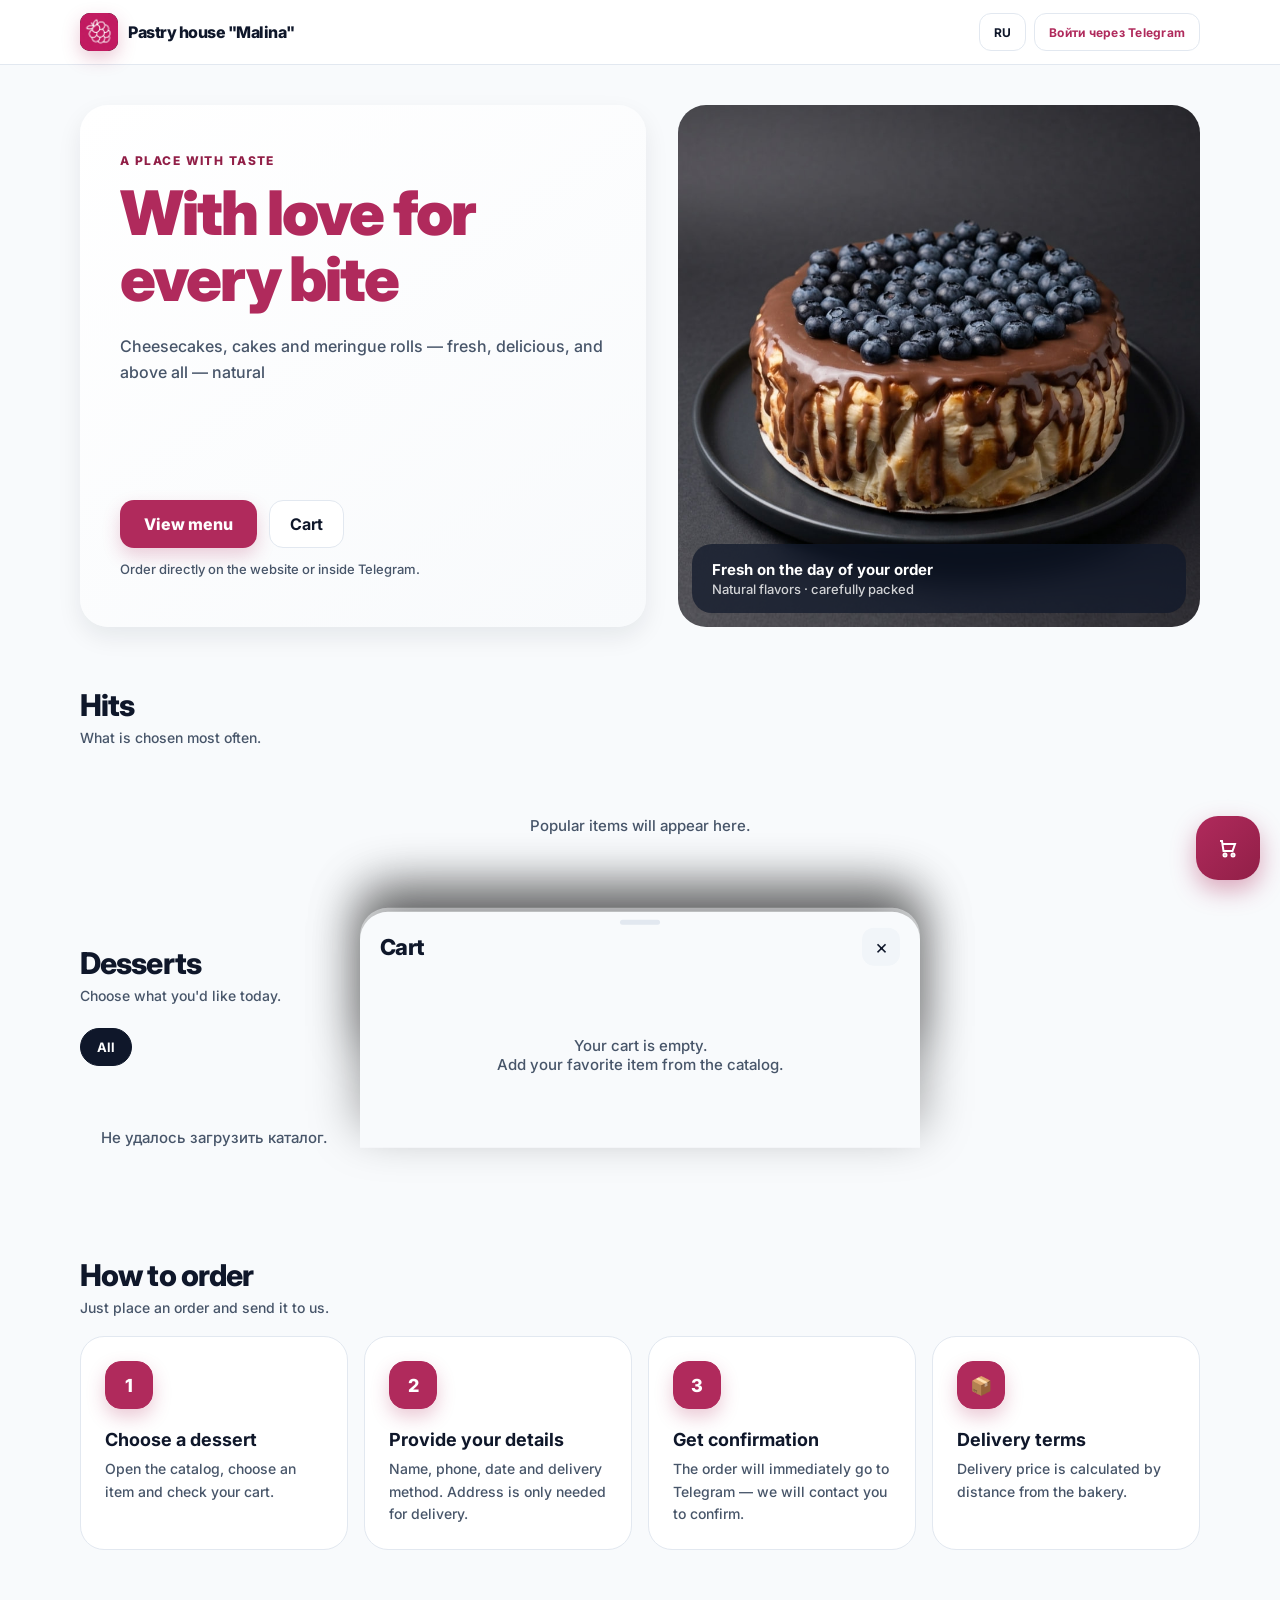
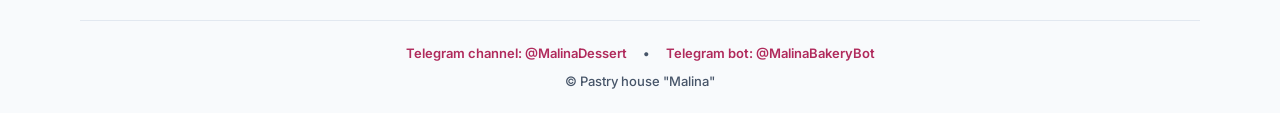
==== index.html @ 37ac6025 "ыс# Please enter the commit message for your changes. Lines starting" ====
<!doctype html>
<html lang="ru">
<head>
<meta charset="utf-8">
<meta name="viewport" content="width=device-width,initial-scale=1,viewport-fit=cover,user-scalable=no">
<meta name="theme-color" content="#ffffff">
<title>Кондитерский дом "Малина"</title>

<link rel="preconnect" href="https://fonts.googleapis.com">
<link rel="preconnect" href="https://fonts.gstatic.com" crossorigin>
<link href="https://fonts.googleapis.com/css2?family=Inter:wght@400;500;600;700;800;900&display=swap" rel="stylesheet">

<script src="https://telegram.org/js/telegram-web-app.js"></script>

<style>
:root{
  color-scheme: light;
  --tg-bg: #f8fafc;
  --tg-card: #ffffff;
  --tg-text: #0f172a;
  --tg-muted: #475569;
  --tg-blue: #b02a5c; 
  --tg-blue2: #911f47;
  --tg-line: #e2e8f0;
  --tg-soft: #f1f5f9;
  --accent: #b02a5c;
  --accent-dark: #911f47;
  --danger: #ef4444;
  --success: #10b981;
  --shadow: 0 10px 25px rgba(15, 23, 42, 0.08);
  --r: 20px;
  --hit-bg: #fff8fb;
  --qty-bg: #f1f5f9;
  --toast-bg: #ffffff;
  --toast-text: #0f172a;
  --toast-accent: #b02a5c;
}

body.dark-theme {
  color-scheme: dark;
  --tg-bg: #18222d;
  --tg-card: #212d3b;
  --tg-text: #ffffff;
  --tg-muted: #8b9bb4;
  --tg-blue: #c94b7a;
  --tg-blue2: #e05e8e;
  --tg-line: #2b3a4a;
  --tg-soft: #2b3a4a;
  --accent: #c94b7a;
  --accent-dark: #e05e8e;
  --shadow: 0 10px 25px rgba(0, 0, 0, 0.4);
  --hit-bg: #252f3c;
  --qty-bg: #18222d;
  --toast-bg: #253142;
  --toast-text: #ffffff;
  --toast-accent: #e56a98;
}

*{
  box-sizing:border-box
}

html{
  scroll-behavior:smooth
}

body{
  margin:0;
  background:var(--tg-bg);
  color:var(--tg-text);
  font-family: 'Inter', -apple-system, BlinkMacSystemFont, "Segoe UI", Roboto, Arial, sans-serif;
  -webkit-font-smoothing:antialiased;
  transition: background 0.3s, color 0.3s;
}

[hidden] {
  display: none !important;
}

button,input,textarea{
  font:inherit
}

button{
  cursor:pointer
}

a{
  text-decoration:none;
  color:inherit
}

.wrap{
  width:min(1120px,calc(100% - 28px));
  margin:auto
}

.topbar{
  position:sticky;
  top:0;
  z-index:20;
  background:rgba(var(--tg-bg-rgb), 0.9);
  backdrop-filter:blur(18px);
  border-bottom:1px solid var(--tg-line);
  padding-top:env(safe-area-inset-top)
}

body:not(.dark-theme) .topbar {
  background:rgba(255, 255, 255, 0.9);
}
body.dark-theme .topbar {
  background:rgba(24, 34, 45, 0.9);
}

.topbar-inner{
  height:64px;
  display:flex;
  align-items:center;
  justify-content:space-between;
  gap:12px
}

.brand{
  display:flex;
  align-items:center;
  gap:10px;
  font-weight:800;
  letter-spacing:-.03em;
  font-size: 16px;
}

.brand-mark{
  width:38px;
  height:38px;
  min-width:38px;
  border-radius:10px;
  display:block;
  overflow:hidden;
  background:#000;
  box-shadow:0 7px 18px rgba(176, 42, 92, 0.25)
}

.brand-mark img{
  width:100%;
  height:100%;
  display:block;
  object-fit:cover;
}

.top-actions{
  display:flex;
  align-items:center;
  gap:8px
}

.top-btn {
  height:38px;
  border:1px solid var(--tg-line);
  background:var(--tg-card);
  color:var(--tg-text);
  border-radius:12px;
  display:flex;
  align-items:center;
  justify-content:center;
  padding:0 14px;
  font-size:12px;
  font-weight:700;
  letter-spacing:.02em;
  transition: 0.2s;
  cursor: pointer;
}

.top-btn:hover{
  border-color:var(--accent);
  color:var(--accent)
}

.hero{
  padding:40px 0 30px
}

.hero-grid{
  display:grid;
  grid-template-columns:1.04fr .96fr;
  gap:32px;
  align-items:stretch
}

.hero-copy,
.hero-photo{
  border-radius:28px;
  overflow:hidden;
  min-height:420px
}

.hero-copy{
  padding:48px 40px;
  background:linear-gradient(145deg, var(--tg-card), var(--tg-bg));
  display:flex;
  flex-direction:column;
  justify-content:space-between;
  box-shadow:var(--shadow)
}

.eyebrow{
  font-size:12px;
  text-transform:uppercase;
  letter-spacing:.12em;
  color:var(--accent-dark);
  font-weight:800;
  display:block;
  margin-bottom:12px;
}

.hero h1{
  font-size:clamp(36px, 4.8vw, 62px);
  line-height:1.08;
  letter-spacing:-.03em;
  margin:0 0 20px 0;
  max-width:620px;
  font-weight: 900;
}

.hero h1 span{
  color:var(--accent)
}

.hero p{
  font-size:16px;
  line-height:1.65;
  color:var(--tg-muted);
  max-width:560px;
  margin:0 0 28px 0;
  font-weight: 500;
}

.hero-actions{
  display:flex;
  gap:12px;
  flex-wrap:wrap;
  margin-top:auto;
  margin-bottom:12px;
}

.primary{
  border:0;
  background:var(--accent);
  color:white;
  padding:14px 24px;
  border-radius:14px;
  font-weight:800;
  box-shadow:0 8px 18px rgba(176, 42, 92, 0.22);
  transition:.18s
}

.primary:hover{
  background:var(--accent-dark);
  transform:translateY(-1px)
}

.secondary{
  border:1px solid var(--tg-line);
  background:var(--tg-card);
  color:var(--tg-text);
  padding:13px 20px;
  border-radius:14px;
  font-weight:700;
  transition: .18s;
}
.secondary:hover {
  background: var(--tg-soft);
}

.hero-note{
  font-size:13px;
  color:var(--tg-muted);
  margin-top:8px;
  font-weight: 500;
  line-height: 1.5;
}

.hero-photo{
  position:relative;
  background:#1e293b
}

.hero-photo img{
  width:100%;
  height:100%;
  object-fit:cover;
  display:block;
}

.photo-overlay{
  position:absolute;
  inset:auto 14px 14px 14px;
  padding:16px 20px;
  border-radius:20px;
  background:rgba(15, 23, 42, 0.7);
  backdrop-filter:blur(12px);
  color:white
}

.photo-overlay strong{
  display:block;
  font-size:15px;
  font-weight: 700;
}

.photo-overlay span{
  font-size:13px;
  opacity:.8;
  font-weight: 500;
  margin-top: 2px;
  display: block;
}

.section{
  padding:30px 0
}

.section-head{
  display:flex;
  align-items:end;
  justify-content:space-between;
  gap:16px;
  margin-bottom:20px
}

.section-head h2{
  font-size:30px;
  font-weight: 800;
  letter-spacing:-.03em;
  margin:0
}

.section-head p{
  margin:6px 0 0;
  color:var(--tg-muted);
  font-size:14px;
  font-weight: 500;
}

.hits-grid {
  display: grid;
  gap: 16px;
  grid-template-columns: repeat(auto-fit, minmax(320px, 1fr));
}

.hit-card, .card {
  cursor: pointer;
}

.hit-card {
  display: flex;
  background: var(--hit-bg);
  border: 1px solid color-mix(in srgb, var(--accent) 22%, var(--tg-line));
  border-radius: 20px;
  overflow: hidden;
  box-shadow: 0 8px 24px rgba(176, 42, 92, 0.08);
  transition: 0.3s;
}

.hit-card:hover {
  transform: translateY(-4px);
  box-shadow: 0 12px 32px rgba(176, 42, 92, 0.12);
}

.hit-img {
  width: 140px;
  flex-shrink: 0;
  background: var(--tg-line);
  position: relative;
}

.hit-img img {
  width: 100%;
  height: 100%;
  object-fit: cover;
}

.hit-body {
  padding: 16px;
  display: flex;
  flex-direction: column;
  justify-content: space-between;
  flex-grow: 1;
}

.hit-body h3 {
  margin: 0 0 8px;
  font-size: 16px;
  font-weight: 700;
  line-height: 1.2;
  color: var(--tg-text);
  letter-spacing:-.02em;
}

.hit-foot {
  display: flex;
  flex-wrap: wrap;
  justify-content: space-between;
  align-items: center;
  gap: 8px;
  margin-top: 12px;
}

.hit-tag, .tag {
  position: absolute;
  top: 10px;
  left: 10px;
  background: var(--accent);
  color: #fff;
  padding: 4px 10px;
  border-radius: 8px;
  font-size: 11px;
  font-weight: 800;
  text-transform: uppercase;
  z-index: 2;
}

.hit-card.unavailable {
  opacity: 0.8;
  border-color: var(--tg-line);
}

.hit-card.unavailable .hit-img img {
  filter: grayscale(.8) brightness(.8);
}

.filters{
  display:flex;
  gap:8px;
  overflow:auto;
  padding:4px 0 12px;
  scrollbar-width:none
}

.filters::-webkit-scrollbar{
  display:none
}

.filter{
  white-space:nowrap;
  border:1px solid var(--tg-line);
  background:var(--tg-card);
  color:var(--tg-muted);
  border-radius:999px;
  padding:10px 16px;
  font-size:13px;
  font-weight:700;
  transition: 0.2s;
}

.filter.active{
  background:var(--tg-text);
  border-color:var(--tg-text);
  color:var(--tg-card)
}

.products{
  display:grid;
  grid-template-columns:repeat(4,1fr);
  gap:16px
}

.card{
  background:var(--tg-card);
  border:1px solid var(--tg-line);
  border-radius:20px;
  overflow:hidden;
  box-shadow: 0 4px 15px rgba(0, 0, 0, 0.03);
  transition:.2s;
  display: flex;
  flex-direction: column;
}

.card:hover{
  transform:translateY(-3px);
  box-shadow:var(--shadow)
}

.card-img{
  aspect-ratio:1/1;
  background:var(--tg-soft);
  position:relative;
  overflow:hidden
}

.card-img img{
  width:100%;
  height:100%;
  object-fit:cover;
  display:block
}

.card-body{
  padding:16px;
  display: flex;
  flex-direction: column;
  flex-grow: 1;
}

.card h3{
  font-size:16px;
  font-weight: 700;
  line-height:1.2;
  margin:0 0 6px;
  letter-spacing:-.02em;
  color: var(--tg-text);
}

.meta{
  font-size:13px;
  line-height:1.4;
  color:var(--tg-muted);
  font-weight: 500;
  display: -webkit-box;
  -webkit-line-clamp: 2;
  -webkit-box-orient: vertical;
  overflow: hidden;
}

.read-more-btn {
  font-size: 12px;
  color: var(--accent);
  background: none;
  border: none;
  padding: 0;
  font-weight: 700;
  margin-top: 4px;
  display: inline-block;
  cursor: pointer;
}

.card-foot{
  display:flex;
  flex-wrap: wrap;
  align-items:center;
  justify-content:space-between;
  gap:8px;
  margin-top:auto;
  padding-top: 16px;
}

.price{
  font-weight:800;
  font-size:16px;
  color: var(--tg-text);
}

.price-info {
  display: flex;
  flex-direction: column;
  justify-content: center;
}

.add{
  min-width:36px;
  height:36px;
  padding: 0 14px;
  border:0;
  border-radius:12px;
  background:var(--accent);
  color:#fff;
  display:flex;
  align-items: center;
  justify-content: center;
  transition: 0.15s;
  font-size: 14px;
  font-weight: bold;
  white-space: nowrap;
}

.add:hover:not(:disabled){
  background: var(--accent-dark);
}

.add:disabled{
  cursor:not-allowed;
  background:transparent;
  color:var(--tg-muted);
  opacity:1;
  font-size:18px;
}

.card.unavailable{
  opacity:.9
}

.card.unavailable .card-img img{
  filter:grayscale(.8) brightness(.8)
}

.unavailable-overlay{
  position:absolute;
  inset:0;
  display:flex;
  align-items:center;
  justify-content:center;
  background:rgba(15, 23, 42, 0.4);
  z-index: 1;
}

.unavailable-badge{
  position:absolute;
  top: 50%;
  left: 50%;
  transform: translate(-50%, -50%);
  background:rgba(30, 41, 59, 0.6);
  color:rgba(255, 255, 255, 0.95);
  backdrop-filter:blur(4px);
  border-radius:8px;
  padding:6px 12px;
  font-size:11px;
  font-weight:600;
  letter-spacing:0.05em;
  z-index: 2;
  text-align: center;
  white-space: nowrap;
}

.feature{
  display:grid;
  grid-template-columns:repeat(auto-fit, minmax(240px, 1fr));
  gap:16px
}

.feature-card{
  background:var(--tg-card);
  border:1px solid var(--tg-line);
  border-radius:24px;
  padding:24px
}

.feature-icon{
  width:48px;
  height:48px;
  border-radius:16px;
  background:var(--accent);
  color:#fff;
  display:grid;
  place-items:center;
  margin-bottom:20px;
  font-weight:800;
  font-size:18px;
  border:1px solid var(--accent);
  box-shadow:0 8px 18px rgba(176, 42, 92, 0.25);
}

.feature-card h3{
  margin:0 0 8px;
  font-size:18px;
  font-weight: 700;
}

.feature-card p{
  margin:0;
  color:var(--tg-muted);
  line-height:1.6;
  font-size:14px;
  font-weight: 500;
}

.footer{
  padding:40px 0 24px;
  background:var(--tg-bg);
  color:var(--tg-muted);
  font-size:13px;
  font-weight: 500;
  text-align: center;
}

.footer-inner{
  border-top:1px solid var(--tg-line);
  padding-top:24px;
  display: flex;
  flex-direction: column;
  align-items: center;
  gap: 12px;
  background:transparent;
}

.footer-socials {
  display: flex;
  gap: 16px;
  justify-content: center;
  align-items: center;
  font-weight: 600;
}

.footer-socials a {
  color: var(--accent);
  transition: opacity 0.2s;
  display:inline-flex;
  align-items:center;
  gap:7px;
}

.footer-socials a:hover {
  opacity: 0.8;
}

.cart-fab{
    position:fixed;
    right:20px;
    bottom:calc(20px + env(safe-area-inset-bottom));
    z-index:30;
    min-width:64px;
    height:64px;
    border:0;
    border-radius:22px;
    background: linear-gradient(135deg, var(--accent), var(--accent-dark)) !important;
    color: #fff !important;
    display:flex;
    align-items:center;
    justify-content:center;
    gap:8px;
    padding:0 16px;
    box-shadow: 0 10px 25px rgba(176, 42, 92, 0.4);
    transition: 0.2s;
}

.cart-fab:hover {
    transform: scale(1.05);
}

.cart-fab svg{
    width:24px;
    height:24px;
    stroke: #fff !important;
    color: #fff !important;
}

.cart-fab svg path,
.cart-fab svg circle{
    stroke: #fff !important;
    fill:none !important;
}

.cart-fab .count{
    position: absolute;
    top: -6px;
    right: -6px;
    min-width: 24px;
    height: 24px;
    padding: 0 6px;
    border-radius: 999px;
    background: #fff !important;
    color: var(--accent) !important;
    font-size: 12px;
    font-weight: 800;
    display: grid;
    place-items: center;
    box-shadow: 0 2px 6px rgba(0,0,0,0.15);
}

.cart-fab .total{
    color: #fff !important;
    font-size:14px;
    font-weight:800;
}

/* Мини-прогресс бесплатной доставки на кнопке корзины */
.fab-progress{
  position:absolute;
  left:16px;
  right:16px;
  bottom:8px;
  height:3px;
  border-radius:3px;
  background:rgba(255,255,255,.32);
  overflow:hidden;
  pointer-events:none;
}
.fab-progress i{
  display:block;
  height:100%;
  width:0;
  border-radius:inherit;
  background:#fff;
  transition:width .35s cubic-bezier(.16,1,.3,1);
}

/* Прогресс бесплатной доставки в корзине */
.dprog{
  margin:0 0 16px;
  padding:12px 14px 10px;
  border:1px solid var(--tg-line);
  border-radius:16px;
  background:var(--tg-card);
}
.dprog-head{
  display:flex;
  align-items:center;
  gap:12px;
  margin-bottom:12px;
}
.dprog-ico{
  width:38px;
  height:38px;
  min-width:38px;
  border-radius:12px;
  display:grid;
  place-items:center;
  background:color-mix(in srgb, var(--accent) 12%, transparent);
  color:var(--accent);
  transition:background .3s ease,color .3s ease;
}
.dprog-ico svg{width:22px;height:22px;}
.dprog-txt{min-width:0;display:flex;flex-direction:column;gap:2px;}
.dprog-title{
  font-size:14px;
  font-weight:800;
  line-height:1.2;
  color:var(--tg-text);
}
.dprog-sub{
  font-size:12.5px;
  line-height:1.3;
  color:var(--tg-muted);
  font-weight:600;
}
.dprog-sub b{color:var(--accent);font-weight:800;}
.dprog-track{
  position:relative;
  height:8px;
  border-radius:8px;
  background:var(--tg-soft);
  overflow:hidden;
}
.dprog-fill{
  position:absolute;
  inset:0 auto 0 0;
  width:0;
  border-radius:inherit;
  background:linear-gradient(90deg, var(--accent), var(--accent-dark));
  transition:width .4s cubic-bezier(.16,1,.3,1), background .3s ease;
}
.dprog-tick{
  position:absolute;
  top:0;
  bottom:0;
  width:2px;
  margin-left:-1px;
  background:var(--tg-card);
}
.dprog-scale{
  display:flex;
  justify-content:space-between;
  margin-top:6px;
  font-size:11px;
  font-weight:700;
  color:var(--tg-muted);
}
.dprog.done .dprog-ico{background:color-mix(in srgb, var(--success) 14%, transparent);color:var(--success);}
.dprog.done .dprog-sub{color:var(--success);}
.dprog.done .dprog-sub b{color:var(--success);}
.dprog.done .dprog-fill{background:var(--success);}
.dprog.done .dprog-scale{display:none;}

/* Грузовик, едущий по шкале */
.dprog-lane{position:relative;padding-top:18px;}
.dprog-rider{
  position:absolute;
  top:0;
  left:calc((100% - 20px) * var(--pn, 0));
  width:20px;
  height:16px;
  color:var(--accent);
  transition:left .45s cubic-bezier(.16,1,.3,1), color .3s ease;
}
.dprog-rider svg{display:block;width:20px;height:16px;overflow:visible;}
.dprog-rider.moving{animation:dprog-drive .55s ease-in-out;}
.dprog.done .dprog-rider{color:var(--success);}
@keyframes dprog-drive{
  0%,100%{transform:translateY(0);}
  25%{transform:translateY(-1.5px);}
  50%{transform:translateY(0);}
  75%{transform:translateY(-1px);}
}

/* Анимация при полном заполнении шкалы */
.dprog-fill::after{
  content:"";
  position:absolute;
  inset:0;
  background:linear-gradient(90deg, transparent, rgba(255,255,255,.6), transparent);
  transform:translateX(-100%);
}
.dprog.celebrate{animation:dprog-glow 1.3s ease-out;}
.dprog.celebrate .dprog-ico{animation:dprog-pop .65s cubic-bezier(.34,1.56,.64,1);}
.dprog.celebrate .dprog-fill::after{animation:dprog-shine .9s ease .1s;}
.dprog.celebrate .dprog-rider{animation:dprog-hop .6s cubic-bezier(.34,1.56,.64,1);}
@keyframes dprog-pop{0%{transform:scale(1);}45%{transform:scale(1.28) rotate(-6deg);}100%{transform:scale(1);}}
@keyframes dprog-shine{to{transform:translateX(100%);}}
@keyframes dprog-hop{0%,100%{transform:translateY(0);}40%{transform:translateY(-7px);}}
@keyframes dprog-glow{
  0%{box-shadow:0 0 0 0 color-mix(in srgb, var(--success) 45%, transparent);}
  100%{box-shadow:0 0 0 14px color-mix(in srgb, var(--success) 0%, transparent);}
}
.dprog-confetti{position:absolute;right:8px;top:14px;width:0;height:0;pointer-events:none;}
.dprog-confetti i{
  position:absolute;
  left:0;top:0;
  width:6px;height:6px;
  border-radius:2px;
  background:var(--c, var(--success));
  opacity:0;
  animation:dprog-burst .95s cubic-bezier(.16,1,.3,1) forwards;
}
@keyframes dprog-burst{
  0%{opacity:1;transform:translate(0,0) rotate(0) scale(1);}
  100%{opacity:0;transform:translate(var(--dx), var(--dy)) rotate(var(--r,180deg)) scale(.5);}
}
.cart-fab.pulse{animation:fab-pulse .7s cubic-bezier(.34,1.56,.64,1);}
@keyframes fab-pulse{0%,100%{transform:scale(1);}45%{transform:scale(1.12);}}
@media (prefers-reduced-motion: reduce){
  .dprog, .dprog *, .dprog *::after, .cart-fab.pulse{animation:none !important;}
  .dprog-rider, .dprog-fill{transition:none !important;}
}

.sheet-backdrop{
  position:fixed;
  inset:0;
  background:rgba(15, 23, 42, 0.6);
  backdrop-filter:blur(4px);
  opacity:0;
  pointer-events:none;
  transition:.25s;
  z-index:50
}

.sheet-backdrop.open{
  opacity:1;
  pointer-events:auto
}

.sheet{
  position:fixed;
  left:50%;
  bottom:0;
  transform:translate(-50%,105%);
  width:min(560px,100%);
  max-height:min(92vh,780px);
  background:var(--tg-bg);
  border-radius:28px 28px 0 0;
  z-index:51;
  transition: transform 0.3s cubic-bezier(0.16, 1, 0.3, 1);
  display:flex;
  flex-direction:column;
  padding-bottom:env(safe-area-inset-bottom);
  box-shadow:0 -20px 50px rgba(0, 0, 0, 0.4);
  overflow: hidden;
}

.sheet.open{
  transform:translate(-50%,0)
}

.sheet-head{
  padding:16px 20px 12px;
  display:flex;
  align-items:center;
  justify-content:space-between;
  touch-action: none; 
}

.grab{
  position:absolute;
  top:8px;
  left:50%;
  transform:translateX(-50%);
  width:40px;
  height:5px;
  border-radius:10px;
  background:var(--tg-line);
}

.sheet-title{
  font-size:22px;
  font-weight:800;
  letter-spacing:-.03em
}

.icon-btn{
  width:38px;
  height:38px;
  border:0;
  border-radius:12px;
  background:var(--tg-soft);
  color:var(--tg-text);
  display:grid;
  place-items:center;
  font-size: 20px;
  transition: 0.15s;
}
.icon-btn:hover {
  background: var(--tg-line);
}

.sheet-scroll{
  overflow:auto;
  padding:8px 20px 24px
}

.cart-item{
  display:grid;
  grid-template-columns:64px 1fr auto;
  gap:12px;
  align-items:center;
  background:var(--tg-card);
  border:1px solid var(--tg-line);
  border-radius:18px;
  padding:10px;
  margin-bottom:10px
}

.cart-thumb{
  width:64px;
  height:64px;
  border-radius:14px;
  overflow:hidden;
  background:var(--tg-soft)
}

.cart-thumb img{
  width:100%;
  height:100%;
  object-fit:cover
}

.cart-info {
  display: flex;
  flex-direction: column;
  justify-content: center;
}

.cart-info strong{
  font-size:14px;
  display:block;
  line-height:1.25;
  font-weight: 700;
}

.cart-info small{
  color:var(--tg-muted);
  font-size:12px;
  font-weight: 500;
  margin-top: 4px;
}

.qty{
  display:flex;
  align-items:center;
  gap:8px;
  margin-top:8px
}

.cart-actions {
  display: flex;
  flex-direction: column;
  align-items: flex-end;
  justify-content: space-between;
  height: 100%;
}

.trash{
  border:0;
  background:transparent;
  color:var(--danger);
  padding:6px;
  border-radius: 8px;
  transition: 0.15s;
}
.trash:hover {
  background: rgba(239, 68, 68, 0.1);
}

.cart-line{
  font-size:14px;
  font-weight:800;
  text-align:right
}

.delivery-item {
  cursor:pointer;
  transition:.2s;
  background:var(--tg-card);
  border-color:color-mix(in srgb, var(--accent) 25%, var(--tg-line));
  border-radius:14px;
  padding:7px 9px;
  grid-template-columns:42px 1fr auto;
  gap:9px;
  min-height:56px;
}
.delivery-item:hover { background:var(--tg-soft); }
.delivery-item .cart-thumb { width:42px !important; height:42px !important; border-radius:12px !important; font-size:18px !important; }
.delivery-item .cart-info strong { font-size:13px !important; }
.delivery-item .cart-info small { margin-top:2px; font-size:11px; }
.delivery-item .cart-line { font-size:13px !important; }

.clear{
  width:100%;
  border:0;
  background:rgba(239, 68, 68, 0.1);
  color:var(--danger);
  padding:14px;
  border-radius:14px;
  font-size:13px;
  font-weight:700;
  margin:8px 0 16px
}

.promo-section{
  margin:8px 0 14px;
  padding:0;
  border:1px solid var(--tg-line);
  background:var(--tg-card);
  border-radius:16px;
  overflow:hidden;
  box-shadow:0 4px 14px rgba(15,23,42,.04);
}
.promo-toggle{
  width:100%; min-height:48px; border:0; background:transparent; color:var(--tg-text);
  display:flex; align-items:center; justify-content:space-between; gap:12px; padding:12px 14px;
  font-size:14px; font-weight:700; text-align:left;
}
.promo-toggle-left{display:flex;align-items:center;gap:10px;}
.promo-toggle-icon{width:30px;height:30px;border-radius:10px;display:grid;place-items:center;background:var(--tg-soft);color:var(--accent);font-size:14px;font-weight:900;}
.promo-toggle-chevron{width:28px;height:28px;border-radius:9px;display:grid;place-items:center;background:var(--tg-soft);color:var(--tg-muted);transition:transform .2s ease,background .2s ease;}
.promo-section.open .promo-toggle-chevron{transform:rotate(180deg);background:rgba(176,42,92,.08);color:var(--accent);}
.promo-content{display:grid;grid-template-rows:0fr;transition:grid-template-rows .24s ease;}
.promo-section.open .promo-content{grid-template-rows:1fr;}
.promo-content-inner{overflow:hidden;padding:0 12px;}
.promo-section.open .promo-content-inner{padding:0 12px 12px;}
.promo-label-text{display:block;margin:0 0 7px;font-size:11px;font-weight:700;color:var(--tg-muted);}


.promo-row{
  display:flex;
  gap:8px;
}

.promo-row input{
  flex:1; min-width:0; height:46px; border:1px solid var(--tg-line); background:var(--tg-soft); border-radius:12px; padding:0 14px; outline:none; color:var(--tg-text); font-size:14px; font-weight:700; transition:border-color .2s,box-shadow .2s,background .2s;
}
.promo-row input:focus{border-color:var(--accent);background:var(--tg-card);box-shadow:0 0 0 3px rgba(176,42,92,.12);}

.promo-row .secondary{
  flex-shrink:0;
  padding-left:16px;
  padding-right:16px;
}

.promo-message{
  margin:8px 0 0;
  font-size:12px;
  line-height:1.4;
  font-weight:700;
}

.summary{
  display:flex;
  justify-content:space-between;
  font-size:18px;
  font-weight:800;
  margin:16px 0
}

.delivery-modal-backdrop{position:fixed;inset:0;background:rgba(15,23,42,.48);backdrop-filter:blur(10px);opacity:0;pointer-events:none;transition:.22s;z-index:120;padding:18px;display:flex;align-items:center;justify-content:center;}
.delivery-modal-backdrop.open{opacity:1;pointer-events:auto;}
.delivery-modal{width:min(430px,100%);background:var(--tg-card);color:var(--tg-text);border:1px solid var(--tg-line);border-radius:24px;box-shadow:0 24px 70px rgba(15,23,42,.24);transform:translateY(12px) scale(.97);transition:.22s;padding:20px;}
.delivery-modal-backdrop.open .delivery-modal{transform:translateY(0) scale(1);}
.delivery-modal-head{display:flex;align-items:center;justify-content:space-between;gap:12px;margin-bottom:14px;}
.delivery-modal-title{display:flex;align-items:center;gap:10px;font-size:18px;font-weight:800;letter-spacing:-.02em;}
.delivery-modal-icon{width:38px;height:38px;border-radius:13px;display:grid;place-items:center;background:rgba(176,42,92,.1);font-size:19px;}
.delivery-modal-close{width:34px;height:34px;border:0;border-radius:11px;background:var(--tg-soft);color:var(--tg-text);font-size:20px;display:grid;place-items:center;}
.delivery-modal-subtitle{font-size:13px;line-height:1.5;color:var(--tg-muted);margin:0 0 14px;}
.delivery-rules{display:grid;gap:8px;}
.delivery-rule{display:flex;align-items:center;justify-content:space-between;gap:12px;padding:11px 12px;border-radius:14px;background:var(--tg-soft);border:1px solid var(--tg-line);font-size:13px;}
.delivery-rule strong{font-size:14px;}
.delivery-rule-save{color:var(--success);font-weight:800;white-space:nowrap;}
.delivery-modal-note{margin:14px 0 0;padding:11px 12px;border-radius:13px;background:rgba(176,42,92,.06);color:var(--tg-muted);font-size:12px;line-height:1.45;}

.checkout{
  width:100%;
  border:0;
  background:var(--accent);
  color:#fff;
  padding:16px;
  border-radius:16px;
  font-weight:800;
  font-size: 15px;
  transition: 0.2s;
}
.checkout:hover {
  background: var(--accent-dark);
}

.empty{
  text-align:center;
  color:var(--tg-muted);
  padding:50px 20px;
  font-weight: 500;
  font-size: 15px;
}

.form{
  display:grid;
  gap:8px
}

.form label{
  font-size:11px;
  font-weight:800;
  color:var(--tg-muted);
  text-transform:uppercase;
  letter-spacing:.05em;
  margin-top: 2px;
  margin-bottom: -2px;
}

.form input,
.form textarea{
  width:100%;
  border:1px solid var(--tg-line);
  background:var(--tg-card);
  border-radius:12px;
  padding:11px 14px;
  outline:none;
  color:var(--tg-text);
  font-size: 14px;
  font-weight: 500;
  transition: border-color 0.2s;
}
.form input:focus, .form textarea:focus {
  border-color: var(--accent);
}

.form textarea{
  min-height:64px;
  resize:vertical
}

.form-row-2{
  display:grid;
  grid-template-columns:1fr 1fr;
  gap:8px;
}
.form-row-2 > div{min-width:0;display:grid;gap:6px;}
@media(max-width:420px){
  .form-row-2{grid-template-columns:1fr;}
}

.form input.invalid,
.form textarea.invalid{
  border-color:var(--danger);
  box-shadow:0 0 0 1px var(--danger)
}

.method{
  display:grid;
  grid-template-columns:1fr 1fr;
  gap:10px
}

.method label{
  position:relative;
  cursor: pointer;
}

.method input{
  position:absolute;
  opacity:0
}

.method span{
  display:block;
  text-align:center;
  text-transform:none;
  letter-spacing:0;
  font-size:14px;
  font-weight: 700;
  color:var(--tg-muted);
  border:2px solid var(--tg-line);
  background:var(--tg-card);
  padding:12px;
  border-radius:14px;
  transition: 0.2s;
}

.method input:checked+span{
  border-color:var(--accent);
  color:var(--accent);
  background:rgba(176, 42, 92, 0.05);
}

.status{
  font-size:13px;
  color:var(--tg-muted);
  min-height:20px;
  font-weight: 600;
  text-align: center;
}

.status.error{
  color:var(--danger)
}

.status.ok{
  color:var(--success)
}

.success{
  padding:60px 20px;
  text-align:center;
  background: linear-gradient(135deg, var(--tg-card), var(--tg-soft));
  border-radius: 24px;
  border: 1px solid var(--tg-line);
  margin-top: 20px;
  box-shadow: var(--shadow);
}

.success-icon{
  width:80px;
  height:80px;
  margin:0 auto 24px;
  border-radius:50%;
  display:grid;
  place-items:center;
  background:var(--accent);
  color:#fff;
  font-size: 32px;
  box-shadow: 0 10px 25px rgba(176, 42, 92, 0.3);
}

.success h3{
  font-size:26px;
  font-weight: 900;
  margin-bottom: 12px;
  color: var(--tg-text);
}

.success p{
  font-size:16px;
  color:var(--tg-muted);
  line-height:1.6;
  font-weight: 500;
  margin-bottom: 32px;
}

.hint{
  font-size:13px;
  color:var(--tg-muted);
  line-height:1.5;
  font-weight: 500;
}

.hidden{
  display:none!important
}

.toast {
  position:fixed;
  left:50%;
  bottom:calc(92px + env(safe-area-inset-bottom));
  transform:translate(-50%,18px);
  z-index:49;
  min-width:min(340px,calc(100% - 32px));
  border-radius:16px;
  background:var(--toast-bg);
  color:var(--toast-text);
  border:1px solid var(--tg-line);
  box-shadow:0 14px 34px rgba(15, 23, 42, 0.18);
  font-size:14px;
  font-weight:700;
  text-align:center;
  opacity:0;
  pointer-events:none;
  transition:.25s cubic-bezier(0.16, 1, 0.3, 1);
  overflow: hidden;
  display: flex;
  flex-direction: column;
}

.toast.show {
  opacity:1;
  transform:translate(-50%,0);
  pointer-events:auto;
}

#pmImage {
  width: 100%;
  border-radius: 20px;
  margin-bottom: 16px;
  background: var(--tg-soft);
  object-fit: cover;
  max-height: 320px;
}

.qty-controls {
  display: inline-flex;
  align-items: center;
  gap: 8px;
  padding: 4px;
  border-radius: 12px;
  background: var(--qty-bg);
  border: 1px solid var(--tg-line);
  color: var(--tg-text);
}

.qty-controls .qty-btn {
  width: 28px;
  height: 28px;
  border-radius: 8px;
  border: none;
  background: var(--tg-card);
  color: var(--tg-text);
  font-weight: 700;
  font-size: 16px;
  display: flex;
  align-items: center;
  justify-content: center;
  box-shadow: 0 1px 3px rgba(0,0,0,0.05);
  transition: 0.15s;
}

.qty-controls .qty-btn:hover {
  background: var(--accent);
  color: #fff;
}

/* Quantity quantum */
.qty-control-wrap{display:flex;flex-direction:column;align-items:flex-end;gap:5px}

/* Product characteristics (chips) */
.chips{
  display:flex;
  flex-wrap:wrap;
  gap:6px;
  margin-top:10px;
}
.chip{
  display:inline-flex;
  align-items:center;
  padding:6px 10px;
  border-radius:10px;
  background:var(--tg-soft);
  color:var(--tg-muted);
  font-size:13px;
  font-weight:500;
  line-height:1.1;
  white-space:nowrap;
}
.chip-order{
  background:color-mix(in srgb, var(--accent) 10%, transparent);
  color:var(--accent);
  font-weight:600;
}
.qty-controls span {
  min-width: 18px;
  text-align: center;
  font-weight: 700;
  font-size: 14px;
  color: var(--tg-text);
}

/* =====================================================
   DELIVERY ADDRESS / OPENSTREETMAP GEOCODING
===================================================== */
.delivery-address-wrap > label{
  display:block;
  margin-bottom:10px;
}
.address-map-card{
  margin-top:0;
  padding:0;
  border:1px solid var(--tg-line);
  border-radius:20px;
  background:var(--tg-card);
  overflow:hidden;
  box-shadow:0 4px 18px rgba(15,23,42,.05);
}
.address-card-head{
  display:flex;
  align-items:flex-start;
  gap:10px;
  padding:12px 14px 10px;
  background:linear-gradient(180deg, color-mix(in srgb, var(--accent) 8%, var(--tg-card)), var(--tg-card));
  border-bottom:1px solid var(--tg-line);
}
.address-card-icon{
  width:34px;
  height:34px;
  min-width:34px;
  border-radius:11px;
  display:grid;
  place-items:center;
  background:rgba(176,42,92,.12);
  color:var(--accent);
  font-size:16px;
}
.address-card-head-text strong{
  display:block;
  font-size:14px;
  font-weight:800;
  letter-spacing:-.02em;
  color:var(--tg-text);
}
.address-card-head-text span{
  display:block;
  margin-top:2px;
  font-size:11px;
  line-height:1.4;
  color:var(--tg-muted);
  font-weight:500;
}
.address-card-body{
  padding:12px 12px 14px;
  display:grid;
  gap:10px;
}
.address-search-row{
  display:grid;
  grid-template-columns:1fr auto;
  gap:8px;
  align-items:stretch;
}
.address-search-row input{
  margin:0!important;
  height:48px;
  font-size:15px;
  font-weight:600;
}
.address-search-btn{
  min-width:96px;
  height:48px;
  padding:0 14px;
  border:0;
  border-radius:14px;
  background:var(--tg-soft);
  color:var(--tg-text);
  font-size:13px;
  font-weight:800;
  transition:.18s;
  cursor:pointer;
}
.address-search-btn:hover{
  background:var(--tg-line);
}
.address-required-grid{
  display:grid;
  grid-template-columns:minmax(0,2fr) minmax(100px,1fr);
  gap:10px;
}
.address-required-grid > div,
.address-details > div > div{
  min-width:0;
}
.address-field label,
.address-details label{
  display:block;
  margin-bottom:6px;
  font-size:12px;
  font-weight:700;
  color:var(--tg-muted);
  letter-spacing:.02em;
}
.address-field input,
.address-details input{
  width:100%;
  box-sizing:border-box;
  height:42px;
  font-size:14px;
  font-weight:600;
  padding:8px 12px;
}
.address-map-status{
  display:flex;
  align-items:flex-start;
  gap:8px;
  margin:0;
  padding:10px 12px;
  border-radius:12px;
  background:var(--tg-soft);
  font-size:13px;
  line-height:1.45;
  color:var(--tg-muted);
  font-weight:600;
}
.address-map-status.error{
  background:rgba(239,68,68,.08);
  color:var(--danger);
}
.address-map-status.ok{
  background:rgba(16,185,129,.1);
  color:var(--success);
}
.address-map-status .status-icon{
  flex-shrink:0;
  width:18px;
  text-align:center;
  font-size:14px;
  line-height:1.3;
}
.check-row{
  display:flex!important;
  align-items:center;
  gap:8px;
  margin:0!important;
  padding:9px 12px;
  border-radius:12px;
  background:var(--tg-soft);
  border:1px solid var(--tg-line);
  font-weight:700;
  font-size:13px;
  color:var(--tg-text);
  cursor:pointer;
  transition:border-color .15s, background .15s;
}
.check-row:hover{
  border-color:color-mix(in srgb, var(--accent) 35%, var(--tg-line));
}
.check-row input{
  width:20px!important;
  height:20px;
  margin:0!important;
  accent-color:var(--accent);
  flex-shrink:0;
}
.apartment-fields{
  display:grid;
  grid-template-columns:1fr 1fr;
  gap:10px;
}
.apartment-fields label{margin-top:0!important}
.apartment-fields.hidden{display:none!important}
 .delivery-info-help{display:inline-flex;align-items:center;justify-content:center;width:18px;height:18px;margin-left:6px;border:1px solid currentColor;border-radius:50%;background:transparent;color:inherit;font-size:11px;font-weight:900;cursor:pointer;vertical-align:middle;padding:0;line-height:1}.delivery-info-help:active{transform:scale(.94)}.delivery-help-popup{position:fixed;inset:0;z-index:1200;display:none;align-items:center;justify-content:center;padding:18px;background:rgba(0,0,0,.42);backdrop-filter:blur(5px)}.delivery-help-popup.open{display:flex}.delivery-help-card{width:min(430px,100%);max-height:80vh;overflow:auto;background:var(--tg-theme-bg-color,#fff);color:var(--tg-theme-text-color,#222);border:1px solid rgba(0,0,0,.08);border-radius:20px;padding:18px;box-shadow:0 22px 70px rgba(0,0,0,.24)}.delivery-help-head{display:flex;align-items:center;justify-content:space-between;gap:10px;margin-bottom:12px}.delivery-help-title{font-size:17px;font-weight:900}.delivery-help-close{width:34px;height:34px;border:0;border-radius:50%;background:rgba(127,127,127,.12);color:inherit;font-size:20px;cursor:pointer}.delivery-help-section{padding:11px 0;border-top:1px solid rgba(127,127,127,.16)}.delivery-help-section:first-of-type{border-top:0}.delivery-help-rule{display:flex;justify-content:space-between;gap:12px;padding:5px 0;font-size:13px}.delivery-help-muted{font-size:12px;line-height:1.45;opacity:.68;margin-top:6px}.delivery-distance{
  margin:0;
  padding:14px;
  border-radius:16px;
  background:linear-gradient(135deg, rgba(176,42,92,.1), rgba(176,42,92,.04));
  border:1px solid color-mix(in srgb, var(--accent) 28%, var(--tg-line));
  color:var(--accent);
  font-size:14px;
  font-weight:800;
  display:none;
  line-height:1.4;
}
.delivery-distance.show{display:block}
.delivery-distance .dd-label{
  display:block;
  font-size:11px;
  font-weight:700;
  text-transform:uppercase;
  letter-spacing:.06em;
  color:var(--tg-muted);
  margin-bottom:4px;
}
.delivery-distance .dd-value{
  display:flex;
  flex-wrap:wrap;
  align-items:baseline;
  gap:8px 14px;
  color:var(--tg-text);
}
.delivery-distance .dd-price{
  color:var(--accent);
  font-size:18px;
}
#calculateDeliveryBtn{
  width:100%;
  margin-top:0;
  min-height:44px;
  font-size:14px;
  border-radius:12px;
  display:flex;
  align-items:center;
  justify-content:center;
  gap:8px;
  padding:10px 14px;
}
#calculateDeliveryBtn:disabled{
  opacity:.7;
  cursor:wait;
}
.address-hint-tiny{
  font-size:12px;
  color:var(--tg-muted);
  font-weight:500;
  line-height:1.4;
  margin:0;
}

.address-map-canvas-wrap{
  position:relative;
  border-radius:16px;
  overflow:hidden;
  border:1px solid var(--tg-line);
  background:var(--tg-soft);
}
#deliveryMap{
  width:100%;
  height:180px;
  z-index:1;
  background:var(--tg-soft);
}
.address-map-canvas-wrap .leaflet-control-attribution{
  font-size:10px;
  background:rgba(255,255,255,.85);
}
body.dark-theme .address-map-canvas-wrap .leaflet-control-attribution{
  background:rgba(33,45,59,.9);
  color:#cbd5e1;
}
body.dark-theme .address-map-canvas-wrap .leaflet-control-attribution a{
  color:#93c5fd;
}
.address-map-tip{
  position:absolute;
  left:10px;
  right:10px;
  bottom:10px;
  z-index:500;
  pointer-events:none;
  padding:8px 10px;
  border-radius:10px;
  background:rgba(15,23,42,.78);
  color:#fff;
  font-size:11px;
  font-weight:600;
  line-height:1.35;
  text-align:center;
  backdrop-filter:blur(6px);
}
.leaflet-marker-home{
  background:var(--accent);
  color:#fff;
  border:2px solid #fff;
  border-radius:50%;
  width:28px!important;
  height:28px!important;
  display:flex!important;
  align-items:center;
  justify-content:center;
  font-size:14px;
  box-shadow:0 4px 12px rgba(176,42,92,.45);
}
.leaflet-marker-delivery{
  background:#2563eb;
  color:#fff;
  border:2px solid #fff;
  border-radius:50% 50% 50% 0;
  transform:rotate(-45deg);
  width:28px!important;
  height:28px!important;
  display:flex!important;
  align-items:center;
  justify-content:center;
  font-size:13px;
  box-shadow:0 4px 12px rgba(37,99,235,.4);
}
.leaflet-marker-delivery span{
  transform:rotate(45deg);
  display:block;
  line-height:1;
}

@media(max-width:520px){
  .address-search-row{grid-template-columns:1fr}
  .address-search-btn{height:48px;width:100%}
  .address-required-grid{grid-template-columns:1fr 100px}
  .apartment-fields{grid-template-columns:1fr 1fr}
}


@media(max-width:850px){
  .hero-grid{
    grid-template-columns:1fr;
    gap:20px;
  }
  .hero-copy{
    min-height:auto;
    padding:32px 24px;
  }
  .hero-photo{
    min-height:300px
  }
  .products{
    grid-template-columns:repeat(2,1fr)
  }
}

@media(max-width:520px){
  /* Уведомление о добавлении/удалении товара располагается в одну линию
     с корзиной и слева от неё. Учитываем safe-area на iPhone. */
  .toast {
    left: 20px;
    right: 20px;
    /* над кнопкой корзины (64px) + бейдж счётчика + зазор */
    bottom: calc(20px + 64px + 18px + env(safe-area-inset-bottom));
    transform: translateY(18px);
    width: auto;
    min-width: 0;
    max-width: none;
    border-radius: 16px;
    text-align: left;
  }

  .toast.show {
    transform: translateY(0);
  }

  .toast .toast-content {
    padding: 11px 12px !important;
    gap: 8px !important;
  }

  .toast .toast-content > span:nth-child(2) {
    min-width: 0;
    font-size: 13px;
    line-height: 1.25;
  }

  .toast #undoBtn {
    padding: 5px 8px !important;
    font-size: 11px !important;
  }

  .footer-socials{
    flex-direction:column;
    gap:10px;
  }

  .footer-socials > span[aria-hidden="true"]{
    display:none;
  }

  .wrap{
    width:min(100% - 24px,600px)
  }
  .topbar-inner{
    height:60px
  }
  .hero{
    padding-top:16px
  }
  .hero-copy{
    padding:24px 20px
  }
  .hero-photo{
    min-height:280px
  }
  .hero h1{
    font-size:34px;
    margin-bottom:14px;
  }
  .hero p{
    font-size:15px;
    margin-bottom:20px;
  }
  .products{
    gap:12px
  }
  .section{
    padding:24px 0
  }
  .section-head h2{
    font-size:26px
  }
}

.review-wrap{padding:4px 0 16px;}
.review-title{font-size:24px;font-weight:800;margin:0 0 6px;}
.review-subtitle{color:var(--tg-muted);font-size:14px;margin:0 0 18px;}
.review-section{border:1px solid var(--tg-line);border-radius:16px;padding:14px;margin-bottom:12px;background:var(--tg-bg);}
.review-section-title{font-size:13px;font-weight:800;text-transform:uppercase;letter-spacing:.04em;color:var(--tg-muted);margin-bottom:9px;}
.review-row{display:flex;justify-content:space-between;gap:16px;padding:5px 0;font-size:14px;}
.review-row span:last-child{text-align:right;font-weight:700;}
.review-items{display:flex;flex-direction:column;gap:8px;}
.review-item{display:flex;justify-content:space-between;gap:12px;font-size:14px;}
.review-item-name{flex:1;}
.review-item-price{font-weight:700;white-space:nowrap;}
.review-total{display:flex;justify-content:space-between;gap:16px;align-items:center;padding-top:12px;margin-top:8px;border-top:1px solid var(--tg-line);font-size:18px;font-weight:800;}
.review-total strong{font-size:23px;}
.review-note{font-size:13px;color:var(--tg-muted);line-height:1.45;margin-top:10px;}
.review-actions{display:flex;gap:10px;flex-direction:column;}
.review-back{width:100%;}

</style>

<link rel="stylesheet" href="https://unpkg.com/leaflet@1.9.4/dist/leaflet.css" integrity="sha256-p4NxAoJBhIIN+hmNHrzRCf9tD/miZyoHS5obTRR9BMY=" crossorigin="">
<script src="https://unpkg.com/leaflet@1.9.4/dist/leaflet.js" integrity="sha256-20nQCchB9co0qIjJZRGuk2/Z9VM+kNiyxNV1lvTlZBo=" crossorigin=""></script>

</head>

<body>

<header class="topbar">
  <div class="wrap topbar-inner">

    <a class="brand" href="#top">
      <span class="brand-mark">
        <img src="assets/malina-logo.png" alt="Логотип Кондитерского дома «Малина»">
      </span>
      <span data-i18n="brand">Кондитерский дом "Малина"</span>
    </a>

    <div class="top-actions">
      <button class="top-btn" id="languageToggle" type="button" aria-label="Change language">
        RU
      </button>
      <span class="top-btn" id="tgUser">
        <span data-i18n="shop">Магазин</span>
      </span>
    </div>

  </div>
</header>

<main id="top">

<section class="hero">
  <div class="wrap hero-grid">
    <div class="hero-copy">
      <div>
        <span class="eyebrow" data-i18n="eyebrow">Заведение со вкусом</span>
        <h1><span data-i18n="heroTitle1">С любовью к каждому кусочку</span></h1>
        <p data-i18n="heroDescription">
          Чизкейки, торты и меренговые рулеты — свежие, вкусные, а главное — натуральные
        </p>
      </div>
      <div>
        <div class="hero-actions">
          <a class="primary" href="#catalog" data-i18n="viewDesserts">Смотреть меню</a>
          <button class="secondary" id="heroCart" data-i18n="cart">Корзина</button>
        </div>
        <div class="hero-note" data-i18n="heroNote">
          Заказ можно оформить на сайте или прямо внутри Telegram.
        </div>
      </div>
    </div>

    <div class="hero-photo">
      <img src="assets/hero-cheesecake-1.png" data-i18n-alt="heroImageAlt" alt="Чизкейк с черникой">
      <div class="photo-overlay">
        <strong data-i18n="freshness">Свежесть в день заказа</strong>
        <span data-i18n="freshnessSub">Натуральные вкусы · аккуратная упаковка</span>
      </div>
    </div>
  </div>
</section>



<section class="section">
  <div class="wrap">
    <div class="section-head">
      <div>
        <h2 data-i18n="hits">Хиты</h2>
        <p data-i18n="mostPopular">То, что чаще всего выбирают.</p>
      </div>
    </div>
    <div class="hits-grid" id="hitsGrid"></div>
  </div>
</section>

<section class="section" id="catalog">
  <div class="wrap">
    <div class="section-head">
      <div>
        <h2 data-i18n="desserts">Десерты</h2>
        <p data-i18n="chooseToday">Выберите то, что хочется сегодня.</p>
      </div>
    </div>
    <div class="filters" id="filtersContainer"></div>
    <div class="products" id="prodGrid"></div>
  </div>
</section>

<section class="section hidden" id="promotionsSection">
  <div class="wrap">
    <div class="section-head">
      <div>
        <h2 data-i18n="promotionsTitle">🔥 Акции</h2>
        <p data-i18n="promotionsSubtitle">Специальные предложения, которые действуют сейчас.</p>
      </div>
    </div>
    <div class="feature" id="promotionsGrid"></div>
  </div>
</section>

<section class="section">
  <div class="wrap">
    <div class="section-head">
      <div>
        <h2 data-i18n="howItWorks">Как заказать</h2>
        <p data-i18n="threeSteps">Достаточно лишь сделать заказ и отправить его нам.</p>
      </div>
    </div>
    <div class="feature">
      <div class="feature-card">
        <div class="feature-icon">1</div>
        <h3 data-i18n="step1Title">Выберите десерт</h3>
        <p data-i18n="step1Text">Откройте каталог, выберите позицию и проверьте корзину.</p>
      </div>
      <div class="feature-card">
        <div class="feature-icon">2</div>
        <h3 data-i18n="step2Title">Укажите ваши данные</h3>
        <p data-i18n="step2Text">Имя, телефон, дату и способ получения. Адрес нужен только для доставки.</p>
      </div>
      <div class="feature-card">
        <div class="feature-icon">3</div>
        <h3 data-i18n="step3Title">Получите подтверждение</h3>
        <p data-i18n="step3Text">Заказ сразу поступит в Telegram — мы свяжемся для подтверждения.</p>
      </div>
      <div class="feature-card">
        <div class="feature-icon">📦</div>
        <h3 data-i18n="step4Title">Условия доставки</h3>
        <p data-i18n="deliveryTiersInfo">Стоимость доставки рассчитывается по расстоянию от кондитерского дома.</p>
      </div>
    </div>
  </div>
</section>

</main>

<footer class="footer">
  <div class="wrap footer-inner">
    <div class="footer-socials">
      <a href="https://t.me/MalinaDessert" target="_blank" rel="noopener" data-i18n="telegramChannel" aria-label="Telegram-канал">
        <svg width="18" height="18" viewBox="0 0 24 24" fill="currentColor" aria-hidden="true">
          <path d="M21.5 3.7 18.2 20c-.25 1.15-.9 1.43-1.82.9l-5-3.68-2.41 2.32c-.27.27-.5.5-1.02.5l.36-5.1 9.28-8.38c.4-.36-.09-.56-.62-.2L5.5 13.5.58 11.96c-1.07-.34-1.1-1.08.22-1.6L20.02 2.7c.88-.32 1.65.2 1.48 1Z"/>
        </svg>
        <span>Канал Telegram: @MalinaDessert</span>
      </a>
      <span aria-hidden="true">•</span>
      <a href="https://t.me/MalinaBakeryBot" target="_blank" rel="noopener" data-i18n="telegramBot" aria-label="Telegram-бот">
        <svg width="18" height="18" viewBox="0 0 24 24" fill="currentColor" aria-hidden="true">
          <path d="M21.5 3.7 18.2 20c-.25 1.15-.9 1.43-1.82.9l-5-3.68-2.41 2.32c-.27.27-.5.5-1.02.5l.36-5.1 9.28-8.38c.4-.36-.09-.56-.62-.2L5.5 13.5.58 11.96c-1.07-.34-1.1-1.08.22-1.6L20.02 2.7c.88-.32 1.65.2 1.48 1Z"/>
        </svg>
        <span>Бот Telegram: @MalinaBakeryBot</span>
      </a>
    </div>
    <span data-i18n="copyright">© Кондитерский дом "Малина"</span>
  </div>
</footer>

<button class="cart-fab" id="mobileStickyBtn" type="button" aria-label="Корзина">
  <svg width="22" height="22" viewBox="0 0 24 24" fill="none" stroke="currentColor" stroke-width="2">
    <path d="M4 5h2l1.5 10h9L19 8H7"/>
    <circle cx="9" cy="19" r="1.5"/>
    <circle cx="17" cy="19" r="1.5"/>
  </svg>
  <span class="count" id="cartCount" hidden>0</span>
  <span class="total" id="floatingCartTotal" hidden>0 ₽</span>
  <span class="fab-progress" id="fabProgress" hidden><i></i></span>
</button>

<div class="toast" id="toast" role="status" aria-live="polite"></div>

<div class="sheet-backdrop" id="cartOverlay"></div>

<div class="sheet-backdrop" id="pmOverlay"></div>

<div class="delivery-modal-backdrop" id="deliveryModalBackdrop" aria-hidden="true">
  <div class="delivery-modal" role="dialog" aria-modal="true" aria-labelledby="deliveryModalTitle">
    <div class="delivery-modal-head">
      <div class="delivery-modal-title"><span class="delivery-modal-icon">📦</span><span id="deliveryModalTitle" data-i18n="deliveryPromoTitle">Стоимость доставки</span></div>
      <button type="button" class="delivery-modal-close" id="deliveryModalClose" aria-label="Закрыть">×</button>
    </div>
    <p class="delivery-modal-subtitle" id="deliveryModalSubtitle" data-i18n="deliveryPromoSubtitle">Чем больше сумма заказа, тем дешевле доставка.</p>
    <div class="delivery-rules" id="deliveryRules"></div>
    <div class="delivery-modal-note" id="deliveryModalNote"></div>
  </div>
</div>
<aside class="sheet" id="pmDrawer">
  <div class="sheet-head">
    <div class="grab"></div>
    <div class="sheet-title" id="pmTitle"></div>
    <button class="icon-btn" id="pmClose" aria-label="Закрыть">×</button>
  </div>
  <div class="sheet-scroll" style="padding-top: 0; flex: 1;">
    <img id="pmImage" src="" alt="">
    <div id="pmDesc" style="color:var(--tg-muted); font-size:15px; margin-bottom:12px; line-height:1.5;"></div>
    <div id="pmWeight"></div>
  </div>
  <div style="padding: 16px 20px; border-top: 1px solid var(--tg-line); display:flex; justify-content:space-between; align-items:center; position:sticky; bottom:0; background:var(--tg-bg); z-index: 10;">
    <span id="pmPrice" style="font-size:22px; font-weight:800; color:var(--tg-text);"></span>
    <div id="pmControls"></div>
  </div>
</aside>

<aside class="sheet" id="cartDrawer">
  <div class="sheet-head">
    <div class="grab"></div>
    <div class="sheet-title" id="cartTitle">Корзина</div>
    <button class="icon-btn" id="cartClose" aria-label="Закрыть">×</button>
  </div>

  <div class="sheet-scroll">
    <div id="cartViewItems">
      <div class="dprog hidden" id="deliveryProgress" role="status" aria-live="polite">
        <div class="dprog-head">
          <span class="dprog-ico" aria-hidden="true">
            <svg viewBox="0 0 24 24" fill="none" stroke="currentColor" stroke-width="1.8" stroke-linecap="round" stroke-linejoin="round"><path d="M3 6.5h11v9H3z"/><path d="M14 9.5h3.6l3.4 3.4v2.6h-7"/><circle cx="7.5" cy="17.5" r="1.8"/><circle cx="17.5" cy="17.5" r="1.8"/></svg>
          </span>
          <div class="dprog-txt">
            <span class="dprog-title" id="dprogTitle"></span>
            <span class="dprog-sub" id="dprogText"></span>
          </div>
        </div>
        <div class="dprog-lane" id="dprogLane">
          <span class="dprog-rider" id="dprogRider" aria-hidden="true">
            <svg viewBox="0 0 24 24" fill="none" stroke="currentColor" stroke-width="2" stroke-linecap="round" stroke-linejoin="round"><path d="M3 6.5h11v9H3z"/><path d="M14 9.5h3.6l3.4 3.4v2.6h-7"/><circle cx="7.5" cy="17.5" r="1.8"/><circle cx="17.5" cy="17.5" r="1.8"/></svg>
          </span>
          <div class="dprog-track"><span class="dprog-fill" id="dprogFill"></span><span id="dprogTicks"></span></div>
          <span class="dprog-confetti" id="dprogConfetti" aria-hidden="true"></span>
        </div>
        <div class="dprog-scale"><span>0 ₽</span><span id="dprogGoal"></span></div>
      </div>
      <div id="cartItems"></div>
      <div id="cartSummary">
        
        <div class="promo-section hidden" id="cartPromoSection">
          <button type="button" class="promo-toggle" id="promoToggle" aria-expanded="false">
            <span class="promo-toggle-left"><span class="promo-toggle-icon">%</span><span data-i18n="promoToggle">Ввести промокод</span></span>
            <span class="promo-toggle-chevron" aria-hidden="true">⌄</span>
          </button>
          <div class="promo-content">
            <div class="promo-content-inner">
              <span class="promo-label-text" data-i18n="promoLabel">Промокод</span>
              <div class="promo-row">
                <input id="ckPromo" name="promo" autocomplete="off" autocapitalize="characters" data-i18n-placeholder="promoPlaceholder" placeholder="Введите промокод">
                <button type="button" id="applyPromoBtn" class="secondary" data-i18n="applyPromo">Применить</button>
              </div>
              <div id="promoMessage" class="promo-message hidden"></div>
            </div>
          </div>
        </div>

<button class="clear" id="clearCart" data-i18n="clearCart">Очистить корзину</button>
        <div class="summary">
          <span data-i18n="total">Итого</span>
          <span id="cartTotal">0 ₽</span>
        </div>
        <button class="checkout" id="checkoutBtn" data-i18n="checkout">Оформить заказ</button>
      </div>
    </div>

    <form class="form hidden" id="cartViewForm">
      <div id="cartOrderRecap" class="hint"></div>

      <div class="form-row-2">
        <div>
          <label data-i18n="nameLabel">Имя*</label>
          <input id="ckName" name="name" required data-i18n-placeholder="namePlaceholder" placeholder="Как к вам обращаться">
        </div>
        <div>
          <label data-i18n="phoneLabel">Телефон*</label>
          <input id="ckPhone" name="phone" required inputmode="tel" data-i18n-placeholder="phonePlaceholder" placeholder="+7 900 000-00-00">
        </div>
      </div>

      <label data-i18n="methodLabel">Способ получения</label>
      <div class="method">
        <label>
          <input type="radio" name="method" value="Доставка" checked>
          <span data-i18n="delivery">Доставка</span>
        </label>
        <label>
          <input type="radio" name="method" value="Самовывоз">
          <span data-i18n="pickup">Самовывоз</span>
        </label>
      </div>

      <div id="ckAddressWrap" class="delivery-address-wrap">
        <label data-i18n="addressLabel">Адрес доставки*</label>
        <div class="address-map-card" role="group" aria-labelledby="addressCardTitle">
          <div class="address-card-head">
            <div class="address-card-icon" aria-hidden="true">📍</div>
            <div class="address-card-head-text">
              <strong id="addressCardTitle" data-i18n="addressCardTitle">Куда доставить?</strong>
              <span data-i18n="addressCardSubtitle">Укажите улицу и дом в Екатеринбурге — мы рассчитаем доставку по расстоянию</span>
            </div>
          </div>
          <div class="address-card-body">
            <div class="address-required-grid">
              <div class="address-field">
                <label for="ckStreet" data-i18n="streetLabel">Улица*</label>
                <input id="ckStreet" name="street" required autocomplete="address-line1" data-i18n-placeholder="streetPlaceholder" placeholder="Улица">
              </div>
              <div class="address-field">
                <label for="ckHouse" data-i18n="houseLabel">Дом*</label>
                <input id="ckHouse" name="house" required autocomplete="address-line2" data-i18n-placeholder="housePlaceholder" placeholder="№">
              </div>
            </div>
            <label class="check-row" for="privateHouse">
              <input type="checkbox" id="privateHouse">
              <span data-i18n="privateHouse">Это частный дом</span>
            </label>
            <div id="apartmentFields" class="apartment-fields">
              <div class="address-field">
                <label for="ckApartment" data-i18n="apartmentLabel">Квартира*</label>
                <input id="ckApartment" name="apartment" inputmode="numeric" data-i18n-placeholder="apartmentPlaceholder" placeholder="№ квартиры">
              </div>
              <div class="address-field">
                <label for="ckFloor" data-i18n="floorLabel">Этаж*</label>
                <input id="ckFloor" name="floor" inputmode="numeric" data-i18n-placeholder="floorPlaceholder" placeholder="Этаж">
              </div>
            </div>
            <button type="button" class="primary" id="calculateDeliveryBtn" data-i18n="calculateDelivery">Рассчитать стоимость доставки</button>
            <div class="address-map-status" id="addressMapStatus" role="status" aria-live="polite">
              <span class="status-icon" aria-hidden="true">ℹ️</span>
              <span class="status-text" data-i18n="addressMapHint">Введите улицу и дом, затем нажмите «Рассчитать стоимость доставки».</span>
            </div>
            <div class="delivery-distance" id="deliveryDistanceInfo" role="status" aria-live="polite"></div>
            <div class="address-map-canvas-wrap">
              <div id="deliveryMap" role="application" aria-label="Карта выбора адреса доставки"></div>
              <div class="address-map-tip" data-i18n="mapTip">Можно уточнить точку на карте</div>
            </div>
          </div>
        </div>
      </div>
      
      <div id="pickupNotice" class="hint hidden" data-i18n="pickupNotice" style="color: var(--tg-blue); font-weight: 700;">
        Адрес для получения заказа мы сообщим вам при подтверждении.
      </div>

      <label data-i18n="dateLabel">Желаемая дата</label>
      <input id="ckDate" name="date" type="date" required>
      <div class="hint" style="margin-top:-2px;margin-bottom:2px;font-size:12px;" data-i18n="dateHint">Заказы принимаются минимум за 48 часов.</div>

      <label data-i18n="commentLabel">Комментарий</label>
      <textarea id="ckComment" name="comment" data-i18n-placeholder="commentPlaceholder" placeholder="Пожелания к заказу"></textarea>
<button class="checkout" type="submit" id="submitOrder" data-i18n="reviewOrder" style="margin-top: 10px;">Подтвердить заказ</button>
      <div class="status" id="orderStatus"></div>
      <div class="hint" data-i18n="privacy" style="text-align: center;">
        Заказ отправляется в Telegram. Данные используются только для обработки заказа.
      </div>
    </form>

    <div id="cartViewReview" class="hidden">
      <div class="review-wrap">
        <h3 class="review-title" data-i18n="reviewTitle">Проверьте заказ</h3>
        <p class="review-subtitle" data-i18n="reviewSubtitle">Проверьте данные и итоговую сумму перед отправкой.</p>
        <div id="orderReviewContent"></div>
        <div class="review-actions">
          <button class="secondary review-back" type="button" id="reviewBackBtn" data-i18n="editOrder">Изменить данные</button>
          <button class="checkout" type="button" id="reviewSubmitBtn" data-i18n="submitOrder">Отправить заказ</button>
        </div>
      </div>
    </div>

    <div id="cartViewSuccess" class="success hidden">
      <div class="success-icon">✓</div>
      <h3 data-i18n="orderSent">Заказ оформлен</h3>
      <p data-i18n="orderSentText">Мы получили заказ и свяжемся с вами для подтверждения.</p>
      <button class="secondary" id="ckNewOrder" data-i18n="continueShopping">Продолжить покупки</button>
    </div>
  </div>
</aside>

<script>
const TG = window.Telegram?.WebApp;
const languageToggle = document.getElementById("languageToggle");
const toast = document.getElementById("toast");
const TG_USER = TG?.initDataUnsafe?.user || null;
const IS_TELEGRAM_USER = !!TG_USER;
const userId = TG_USER?.id || 'web';

/* =====================================================
   DARK THEME ADAPTATION
===================================================== */
function applyTheme() {
  if (TG && TG.colorScheme === 'dark') {
    document.body.classList.add('dark-theme');
  } else {
    document.body.classList.remove('dark-theme');
  }
}
applyTheme();
if (TG && TG.onEvent) {
  TG.onEvent('themeChanged', applyTheme);
}

/* =====================================================
   SWIPE TO CLOSE SHEETS (REWRITTEN)
===================================================== */
document.querySelectorAll('.sheet').forEach(sheet => {
  const head = sheet.querySelector('.sheet-head');
  if(!head) return;
  
  let startY = 0;
  let currentY = 0;
  let isDragging = false;

  head.addEventListener('touchstart', (e) => {
      isDragging = true;
      startY = e.touches[0].clientY;
      sheet.style.transition = 'none';
  }, {passive: true});

  head.addEventListener('touchmove', (e) => {
      if (!isDragging) return;
      let delta = e.touches[0].clientY - startY;
      if (delta > 0) {
          currentY = delta;
          sheet.style.transform = `translate(-50%, ${delta}px)`;
      }
  }, {passive: true});

  head.addEventListener('touchend', (e) => {
      if (!isDragging) return;
      isDragging = false;
      sheet.style.transition = 'transform 0.3s cubic-bezier(0.16, 1, 0.3, 1)';
      
      if (currentY > 80) {
          if (sheet.id === 'cartDrawer') closeCart();
          if (sheet.id === 'pmDrawer') closeProductModal();
      }
      
      sheet.style.transform = '';
      currentY = 0;
  }, {passive: true});
});

/* =====================================================
   TRANSLATIONS
===================================================== */
const I18N = {
  ru: {
    pageTitle: 'Кондитерский дом "Малина"',
    brand: 'Кондитерский дом "Малина"',
    shop: "Магазин",
    eyebrow: "Заведение со вкусом",
    heroTitle1: "С любовью к каждому кусочку",
    heroDescription: "Чизкейки, торты и меренговые рулеты — свежие, вкусные, а главное — натуральные",
    viewDesserts: "Смотреть меню",
    cart: "Корзина",
    heroNote: "Заказ можно оформить на сайте или прямо внутри Telegram.",
    heroImageAlt: "Чизкейк с черникой",
    freshness: "Свежесть в день заказа",
    freshnessSub: "Натуральные вкусы · аккуратная упаковка",
    desserts: "Десерты",
    chooseToday: "Выберите то, что хочется сегодня.",
    hits: "Хиты",
    mostPopular: "То, что чаще всего выбирают.",
    howItWorks: "Как заказать",
    threeSteps: "Достаточно лишь сделать заказ и отправить его нам.",
    step1Title: "Выберите десерт",
    step1Text: "Откройте каталог, выберите позицию и проверьте корзину.",
    step2Title: "Укажите ваши данные",
    step2Text: "Имя, телефон, дату и способ получения. Адрес нужен только для доставки.",
    step3Title: "Получите подтверждение",
    step3Text: "Заказ сразу поступит в Telegram — мы свяжемся для подтверждения.",
    step4Title: "Условия доставки",
    copyright: '© Кондитерский дом "Малина"',
    telegramChannel: "Канал Telegram: @MalinaDessert",
    telegramBot: "Бот Telegram: @MalinaBakeryBot",
    deliveryTiersTitle: "Стоимость доставки",
    deliveryTiersInfo: "Стоимость доставки рассчитывается по расстоянию от кондитерского дома.",
    promoToggle: "Ввести промокод",
    deliveryPromoTitle: "Стоимость доставки",
    deliveryPromoSubtitle: "Стоимость доставки рассчитывается только по расстоянию от кондитерского дома.",
    deliveryPromoNote: "До 1 км — бесплатно. Дальше цена по расстоянию по прямой. Самовывоз — бесплатно.",
    clearCart: "Очистить корзину",
    total: "Итого",
    checkout: "Оформить заказ",
    nameLabel: "Имя*",
    namePlaceholder: "Как к вам обращаться",
    phoneLabel: "Телефон*",
    phonePlaceholder: "+7 900 000-00-00",
    methodLabel: "Способ получения",
    pickup: "Самовывоз",
    delivery: "Доставка",
    addressLabel: "Адрес доставки*",
    addressPlaceholder: "Адрес для поиска (необязательно)",
    addressSearch: "Найти",
    calculateDelivery: "Рассчитать стоимость доставки",
    calculatingDelivery: "Считаем…",
    streetLabel: "Улица*",
    streetPlaceholder: "Название улицы",
    houseLabel: "Дом*",
    housePlaceholder: "№",
    addressMapHint: "Введите улицу и дом, затем нажмите «Рассчитать стоимость доставки».",
    addressMapRequired: "Сначала рассчитайте стоимость доставки по адресу",
    addressCardTitle: "Куда доставить?",
    addressCardSubtitle: "Улица и дом в Екатеринбурге — расстояние по прямой",
    addressQueryPlaceholder: "Например: Бебеля 130",
    addressQueryHint: "Можно ввести улицу и дом одной строкой, кликнуть по карте или перетащить метку.",
    mapTip: "Можно уточнить точку на карте",
    privateHouse: "Это частный дом",
    apartmentLabel: "Квартира*",
    apartmentPlaceholder: "№ квартиры",
    floorLabel: "Этаж*",
    floorPlaceholder: "Этаж",
    deliveryDistance: "Расстояние: {distance} км · доставка: {price}",
    deliveryDistanceLabel: "Стоимость доставки",
    apartmentRequired: "Укажите квартиру и этаж",
    addressLooking: "Ищем адрес в Екатеринбурге…",
    addressFoundCalc: "Адрес найден. Рассчитываем расстояние…",
    addressFoundOk: "Адрес найден, стоимость доставки рассчитана.",
    addressNotFound: "Не удалось найти этот адрес в Екатеринбурге. Проверьте улицу и номер дома.",
    addressNeedStreetHouse: "Укажите улицу и номер дома.",
    pickupNotice: "Адрес для получения заказа мы сообщим вам при подтверждении.",
    dateLabel: "Желаемая дата",
    dateHint: "Заказы принимаются минимум за 48 часов.",
    dateInvalid: "Выбрана недоступная дата.",
    commentLabel: "Комментарий",
    commentPlaceholder: "Пожелания к заказу",
    promoLabel: "Промокод",
    promoPlaceholder: "Введите промокод",
    applyPromo: "Применить",
    promoApplied: "Промокод успешно применен! Скидка 200 ₽.",
    promoInvalid: "Неверный промокод",
    promoUsed: "Промокод уже использован на этом аккаунте",
    submitOrder: "Отправить заказ",
    reviewOrder: "Проверить заказ",
    reviewTitle: "Проверьте заказ",
    reviewSubtitle: "Проверьте данные и итоговую сумму перед отправкой.",
    reviewItems: "Заказ",
    reviewCustomer: "Получатель",
    reviewMethod: "Способ получения",
    reviewAddress: "Адрес",
    reviewDate: "Дата",
    reviewComment: "Комментарий",
    reviewSubtotal: "Товары",
    reviewDelivery: "Доставка",
    reviewDiscount: "Скидка",
    reviewTotal: "Итого",
    editOrder: "Изменить данные",
    privacy: "Заказ отправляется в Telegram. Данные используются только для обработки заказа.",
    orderSent: "Ваш заказ оформлен!",
    orderSentText: "Мы успешно получили вашу заявку. В ближайшее время мы свяжемся с вами в Telegram для подтверждения.",
    continueShopping: "Продолжить покупки",
    emptyCart: "Корзина пуста",
    cartEmpty: "Корзина пуста.<br>Добавьте любимую позицию из каталога.",
    categoryEmpty: "В этой категории пока пусто.",
    hitsEmpty: "Хиты появятся здесь.",
    addToCart: "В корзину",
    unavailable: "Сейчас недоступно",
    outOfStock: "НЕТ В НАЛИЧИИ",
    orderFrom: "Заказ от",
    pcsShort: "шт.",
    added: "добавлен в корзину",
    sending: "Отправляем заказ…",
    orderError: "Не удалось отправить заказ",
    requiredFields: "Заполните имя, телефон, дату, улицу и дом",
    phoneInvalid: "Проверьте номер телефона",
    addressRequired: "Введите адрес доставки",
    timeoutError: "Сервер не отвечает. Проверьте связь и попробуйте ещё раз",
    remove: "Удалить",
    languageLabel: "Переключить язык",
    deliveryFree: "Бесплатно",
    promoDiscountText: "Скидка по промокоду",
    readMore: "Развернуть",
    collapse: "Свернуть",
    promotionsTitle: "🔥 Акции",
    promotionsSubtitle: "Специальные предложения, которые действуют сейчас.",
    promotionFrom: "Акция",
    automaticDiscountText: "Скидка по акции",
    dpTitleFree: "Бесплатная доставка",
    dpTitleDiscount: "Скидка на доставку",
    dpAddMore: "Добавьте ещё",
    dpReached: "Условие выполнено — доставка бесплатная",
    dpByAddress: "Для вашего адреса доставка бесплатная",
    dpDiscountApplied: "Скидка применена",
    dpFromAmount: "от",
    dpDiscountWord: "скидка"
  },
  en: {
    pageTitle: 'Pastry house "Malina"',
    brand: 'Pastry house "Malina"',
    shop: "Shop",
    eyebrow: "A place with taste",
    heroTitle1: "With love for every bite",
    heroDescription: "Cheesecakes, cakes and meringue rolls — fresh, delicious, and above all — natural",
    viewDesserts: "View menu",
    cart: "Cart",
    heroNote: "Order directly on the website or inside Telegram.",
    heroImageAlt: "Blueberry cheesecake",
    freshness: "Fresh on the day of your order",
    freshnessSub: "Natural flavors · carefully packed",
    desserts: "Desserts",
    chooseToday: "Choose what you'd like today.",
    hits: "Hits",
    mostPopular: "What is chosen most often.",
    howItWorks: "How to order",
    threeSteps: "Just place an order and send it to us.",
    step1Title: "Choose a dessert",
    step1Text: "Open the catalog, choose an item and check your cart.",
    step2Title: "Provide your details",
    step2Text: "Name, phone, date and delivery method. Address is only needed for delivery.",
    step3Title: "Get confirmation",
    step3Text: "The order will immediately go to Telegram — we will contact you to confirm.",
    step4Title: "Delivery terms",
    copyright: '© Pastry house "Malina"',
    telegramChannel: "Telegram channel: @MalinaDessert",
    telegramBot: "Telegram bot: @MalinaBakeryBot",
    deliveryTiersTitle: "Delivery cost",
    deliveryTiersInfo: "Delivery price is calculated by distance from the bakery.",
    promoToggle: "Enter promo code",
    deliveryPromoTitle: "Delivery cost",
    deliveryPromoSubtitle: "Delivery price is calculated only by distance from the pastry house.",
    deliveryPromoNote: "Up to 1 km is free. Beyond that, price is by straight-line distance. Pickup is free.",
    clearCart: "Clear cart",
    total: "Total",
    checkout: "Checkout",
    nameLabel: "Name*",
    namePlaceholder: "How should we call you",
    phoneLabel: "Phone*",
    phonePlaceholder: "+1 555 000 0000",
    methodLabel: "Order method",
    pickup: "Pickup",
    delivery: "Delivery",
    addressLabel: "Delivery address*",
    addressPlaceholder: "Start typing an address",
    addressSearch: "Find",
    calculateDelivery: "Calculate delivery cost",
    calculatingDelivery: "Calculating…",
    streetLabel: "Street*",
    streetPlaceholder: "Street name",
    houseLabel: "Building*",
    housePlaceholder: "No.",
    addressMapHint: "Enter street and building, then tap Calculate delivery cost.",
    addressMapRequired: "Please calculate delivery cost for the address first",
    addressCardTitle: "Where to deliver?",
    addressCardSubtitle: "Street and building in Yekaterinburg — straight-line distance",
    addressQueryPlaceholder: "E.g. Bebelya 130",
    addressQueryHint: "Type street and house in one line, click the map, or drag the pin.",
    mapTip: "You can fine-tune the point on the map",
    privateHouse: "This is a private house",
    apartmentLabel: "Apartment*",
    apartmentPlaceholder: "Apartment number",
    floorLabel: "Floor*",
    floorPlaceholder: "Floor",
    deliveryDistance: "Distance: {distance} km · delivery: {price}",
    deliveryDistanceLabel: "Delivery cost",
    apartmentRequired: "Enter apartment and floor",
    addressLooking: "Looking up the address in Yekaterinburg…",
    addressFoundCalc: "Address found. Calculating distance…",
    addressFoundOk: "Address found, delivery cost calculated.",
    addressNotFound: "Could not find this address in Yekaterinburg. Check the street and house number.",
    addressNeedStreetHouse: "Please enter street and house number.",
    pickupNotice: "We will inform you of the pickup address upon order confirmation.",
    dateLabel: "Preferred date",
    dateHint: "Orders are accepted at least 48 hours in advance.",
    dateInvalid: "Selected date is unavailable.",
    commentLabel: "Comment",
    commentPlaceholder: "Any special requests",
    promoLabel: "Promo code",
    promoPlaceholder: "Enter promo code",
    applyPromo: "Apply",
    promoApplied: "Promo code successfully applied! 200 ₽ discount.",
    promoInvalid: "Invalid promo code",
    promoUsed: "Promo code already used on this account",
    submitOrder: "Send order",
    reviewOrder: "Review order",
    reviewTitle: "Check your order",
    reviewSubtitle: "Please check your details and final total before sending.",
    reviewItems: "Order",
    reviewCustomer: "Customer",
    reviewMethod: "Delivery method",
    reviewAddress: "Address",
    reviewDate: "Date",
    reviewComment: "Comment",
    reviewSubtotal: "Items",
    reviewDelivery: "Delivery",
    reviewDiscount: "Discount",
    reviewTotal: "Total",
    editOrder: "Edit details",
    privacy: "The order is sent to Telegram. Your data is used only to process the order.",
    orderSent: "Your order is placed!",
    orderSentText: "We have successfully received your request. We will contact you shortly in Telegram to confirm.",
    continueShopping: "Continue shopping",
    emptyCart: "Cart is empty",
    cartEmpty: "Your cart is empty.<br>Add your favorite item from the catalog.",
    categoryEmpty: "There are no items in this category yet.",
    hitsEmpty: "Popular items will appear here.",
    addToCart: "В корзину",
    unavailable: "Currently unavailable",
    outOfStock: "OUT OF STOCK",
    orderFrom: "Order from",
    pcsShort: "pcs",
    added: "added to cart",
    sending: "Sending order…",
    orderError: "Failed to send the order",
    requiredFields: "Please fill in your name, phone, date, street and house",
    phoneInvalid: "Please check the phone number",
    addressRequired: "Please enter delivery address",
    timeoutError: "The server isn't responding. Check your connection and try again",
    remove: "Remove",
    languageLabel: "Change language",
    deliveryFree: "Free",
    promoDiscountText: "Promo discount",
    readMore: "Read more",
    collapse: "Collapse",
    promotionsTitle: "🔥 Promotions",
    promotionsSubtitle: "Special offers that are active right now.",
    promotionFrom: "Promotion",
    automaticDiscountText: "Promotion discount",
    dpTitleFree: "Free delivery",
    dpTitleDiscount: "Delivery discount",
    dpAddMore: "Add",
    dpReached: "Unlocked — your delivery is free",
    dpByAddress: "Delivery to your address is free",
    dpDiscountApplied: "Discount applied",
    dpFromAmount: "from",
    dpDiscountWord: "discount"
  }
};

function detectLanguage(){
  const saved = localStorage.getItem("malina-language");
  if(saved === "ru" || saved === "en") return saved;
  const telegramLanguage = TG?.initDataUnsafe?.user?.language_code || "";
  if(telegramLanguage.toLowerCase().startsWith("en")) return "en";
  const browserLanguages = navigator.languages || [navigator.language || ""];
  const hasEnglish = browserLanguages.some(lang => String(lang).toLowerCase().startsWith("en"));
  return hasEnglish ? "en" : "ru";
}

let currentLanguage = detectLanguage();

function t(key){
  return I18N[currentLanguage]?.[key] ?? I18N.ru[key] ?? key;
}

function applyLanguage(){
  document.documentElement.lang = currentLanguage;
  document.title = t("pageTitle");
  document.querySelectorAll("[data-i18n]").forEach(el => {
    const key = el.getAttribute("data-i18n");
    if(Object.prototype.hasOwnProperty.call(I18N[currentLanguage], key)){
      el.innerHTML = t(key);
    }
  });
  document.querySelectorAll("[data-i18n-placeholder]").forEach(el => {
    const key = el.getAttribute("data-i18n-placeholder");
    el.placeholder = t(key);
  });
  document.querySelectorAll("[data-i18n-alt]").forEach(el => {
    const key = el.getAttribute("data-i18n-alt");
    el.alt = t(key);
  });
  
  languageToggle.innerHTML = currentLanguage === "ru" ? "EN" : "RU";
  languageToggle.setAttribute("aria-label", t("languageLabel"));
  
  renderAll();
  renderCart();
}

function setLanguage(language, save = true){
  if(language !== "ru" && language !== "en") language = "ru";
  currentLanguage = language;
  if(save) localStorage.setItem("malina-language", language);
  applyLanguage();
}

languageToggle.onclick = () => {
  setLanguage(currentLanguage === "ru" ? "en" : "ru");
};

/* =====================================================
   TELEGRAM SETUP & AUTHENTICATION UI
===================================================== */
const tgUserEl = document.getElementById("tgUser");

if(TG && TG.ready){
  TG.ready();
  TG.expand();
  TG.disableVerticalSwipes?.();
  TG.enableClosingConfirmation?.();

  if(IS_TELEGRAM_USER){
    const u = TG_USER;
    tgUserEl.innerHTML = `<span style="display:flex; align-items:center; gap:6px;"><svg width="14" height="14" viewBox="0 0 24 24" fill="none" stroke="currentColor" stroke-width="2.5"><path d="M20 21v-2a4 4 0 0 0-4-4H8a4 4 0 0 0-4 4v2"/><circle cx="12" cy="7" r="4"/></svg> ${escapeHtml(u.first_name || u.username)}</span>`;
  } else {
    setupWebAuth();
  }
} else {
  setupWebAuth();
}

function setupWebAuth() {
  tgUserEl.innerHTML = `<a href="https://t.me/MalinaBakeryBot" target="_blank" rel="noopener" style="color:var(--accent); font-weight:700;">Войти через Telegram</a>`;
}

/* =====================================================
   DATE PICKER SETUP
===================================================== */
const dateInput = document.getElementById("ckDate");
const todayDate = new Date();
const minDate = new Date();
minDate.setDate(todayDate.getDate() + 2);
const minDateString = minDate.toISOString().split("T")[0];

dateInput.min = minDateString;
dateInput.value = minDateString; 

dateInput.addEventListener('change', (e) => {
    const selectedDate = new Date(e.target.value);
    const reqDate = new Date();
    reqDate.setDate(reqDate.getDate() + 1); 
    reqDate.setHours(23,59,59,999);
    
    if (selectedDate <= reqDate) {
        alert(t("dateHint"));
        e.target.value = minDateString; 
    }
});

/* =====================================================
   CATALOG
===================================================== */
const SUPABASE_URL = "https://xheusnpmmmhbwwfcozbr.supabase.co";
const SUPABASE_ANON_KEY = "sb_publishable_0xqHniA9S27iIoTwB3BCug_u9LpsQOu";
const ORDER_API_URL = "https://xheusnpmmmhbwwfcozbr.supabase.co/functions/v1/hyper-processor";

const IS_TELEGRAM = !!TG;
const ORDER_SOURCE = IS_TELEGRAM ? "telegram" : "website";

let allProducts = [];
let activeFilter = "Все";
let currentFiltered = [];
let currentHits = [];
let cart = [];
let activePromotions = [];
let isCartOpen = false;
let checkoutStep = "items";
const cartViewReview = document.getElementById("cartViewReview");
const orderReviewContent = document.getElementById("orderReviewContent");
const reviewBackBtn = document.getElementById("reviewBackBtn");
const reviewSubmitBtn = document.getElementById("reviewSubmitBtn");

const fallbackIcon = '<svg viewBox="0 0 100 100"><circle cx="50" cy="50" r="35" fill="#f1f5f9"/><path d="M28 62c9-16 22-24 42-14 4 2 7 7 9 14H28z" fill="#b02a5c"/></svg>';

async function loadCatalog(){
  prodGrid.innerHTML = `<div class="empty">Загрузка каталога…</div>`;
  if(!SUPABASE_ANON_KEY || SUPABASE_ANON_KEY === "YOUR_SUPABASE_ANON_KEY"){
    prodGrid.innerHTML = `<div class="empty">Не настроено подключение к каталогу.</div>`;
    return;
  }
  try{
    const url = `${SUPABASE_URL}/rest/v1/products?select=id,name,category,description,weight,price,image_url,tag,in_stock,sort_order,quantity_quantum&order=sort_order.asc,name.asc`;
    const res = await fetch(url, {
      method: "GET",
      headers: {
        "apikey": SUPABASE_ANON_KEY,
        "Authorization": `Bearer ${SUPABASE_ANON_KEY}`,
        "Content-Type": "application/json"
      }
    });
    if(!res.ok) throw new Error(`Supabase error`);
    const data = await res.json();
    if(!Array.isArray(data)) throw new Error("Invalid catalog");
    
    allProducts = data.map(product => ({
      id: product.id,
      name: String(product.name || "").trim(),
      category: String(product.category || "").trim(),
      description: String(product.description || "").trim(),
      weight: String(product.weight || "").trim(),
      price: money(product.price),
      image: String(product.image_url || "").trim(),
      tag: String(product.tag || "").trim(),
      inStock: product.in_stock !== false,
      sortOrder: Number(product.sort_order || 0),
      quantityQuantum: Math.max(1, Math.floor(Number(product.quantity_quantum || 1)))
    })).filter(product => product.name);
    
    await loadPromotions();
    renderAll();
  }catch(error){
    allProducts = [];
    renderAll();
    prodGrid.innerHTML = `<div class="empty">Не удалось загрузить каталог.</div>`;
  }
}

async function loadPromotions(){
  activePromotions = [];
  try{
    const response = await fetch(`${SUPABASE_URL}/rest/v1/rpc/get_active_promotions`, {
      method: "POST",
      headers: {
        "Content-Type": "application/json",
        "apikey": SUPABASE_ANON_KEY,
        "Authorization": `Bearer ${SUPABASE_ANON_KEY}`
      },
      body: "{}"
    });
    if(!response.ok) return;
    const data = await response.json();
    activePromotions = Array.isArray(data) ? data : [];
  }catch{}
}

function promotionAppliesToProduct(promo, product){
  if(!promo || !product) return false;
  if(promo.promotion_type === "product_discount") return String(promo.target_product_id) === String(product.id);
  if(promo.promotion_type === "category_discount") return String(promo.target_category || "").toLowerCase() === String(product.category || "").toLowerCase();
  return false;
}

function productPromoPrice(product){
  const original = priceNum(product.price);
  const promos = activePromotions.filter(p => promotionAppliesToProduct(p, product));
  if(!promos.length) return {original, price:original, promo:null, discount:0};
  let best = {original, price:original, promo:null, discount:0};
  for(const promo of promos){
    let discount = promo.discount_type === "percent" ? original * Number(promo.discount_value || 0) / 100 : Number(promo.discount_value || 0);
    if(promo.max_discount != null) discount = Math.min(discount, Number(promo.max_discount));
    discount = Math.min(original, Math.max(0, discount));
    if(discount > best.discount) best = {original, price:Math.max(0, original-discount), promo, discount};
  }
  return best;
}

/* =====================================================
   DISTANCE-BASED DELIVERY
===================================================== */
const DELIVERY_HOME = [56.854232, 60.555415]; // Екатеринбург, ул. Бебеля, 130
const PHOTON_URL = "https://photon.komoot.io/api/";
const PHOTON_REVERSE_URL = "https://photon.komoot.io/reverse";
const NOMINATIM_URL = "https://nominatim.openstreetmap.org/search";
const NOMINATIM_REVERSE_URL = "https://nominatim.openstreetmap.org/reverse";
// Distance: straight-line (haversine) from bakery to delivery point
let deliveryDistanceKm = null;
let deliveryCoords = null;
let geocodeInFlight = false;
let deliveryMap = null;
let homeMarker = null;
let deliveryMarker = null;
let routeLayer = null;
let mapInitialized = false;

function deliveryPriceByDistance(distanceKm){
  const d = Number(distanceKm);
  if(!Number.isFinite(d) || d < 0) return 0;
  const promo = activePromotions.find(p => p?.promotion_type === "delivery_price" && Array.isArray(p.delivery_rules) && p.delivery_rules.length);
  const rules = (promo?.delivery_rules || []).slice().sort((a,b) => {
    if(a?.max_distance_km == null) return 1;
    if(b?.max_distance_km == null) return -1;
    return Number(a.max_distance_km) - Number(b.max_distance_km);
  });
  for(const rule of rules){
    const max = rule?.max_distance_km == null ? null : Number(rule.max_distance_km);
    const price = Math.max(0, Number(rule?.price || 0));
    if(max == null || d <= max) return price;
  }
  return 0;
}

function setAddressMapStatus(text, error=false, ok=false){
  const el = document.getElementById("addressMapStatus");
  if(!el) return;
  const textEl = el.querySelector(".status-text") || el;
  const iconEl = el.querySelector(".status-icon");
  textEl.textContent = text;
  el.classList.toggle("error", !!error);
  el.classList.toggle("ok", !!ok && !error);
  if(iconEl){
    iconEl.textContent = error ? "⚠️" : (ok ? "✅" : "ℹ️");
  }
}

function updateDeliveryDistanceUI(){
  const el = document.getElementById("deliveryDistanceInfo");
  if(!el) return;
  if(!Number.isFinite(deliveryDistanceKm)){
    el.classList.remove("show");
    el.style.display = "none";
    el.innerHTML = "";
    return;
  }
  const price = deliveryPriceByDistance(deliveryDistanceKm);
  const distStr = deliveryDistanceKm.toFixed(1);
  const priceLabel = price === 0 ? t("deliveryFree") : money(price);
  el.innerHTML = `<span class="dd-label">${t("deliveryDistanceLabel")}</span><span class="dd-value"><span>${distStr} км</span><span class="dd-price">${priceLabel}<button type="button" class="delivery-info-help" id="deliveryHelpButton" aria-label="${currentLanguage === "en" ? "Delivery terms" : "Условия доставки"}">?</button></span></span>`;
  el.classList.add("show");
  el.style.display = "block";
}

function renderDeliveryHelpPopup(){
  let popup=document.getElementById("deliveryHelpPopup");
  if(!popup){
    popup=document.createElement("div");
    popup.id="deliveryHelpPopup";
    popup.className="delivery-help-popup";
    document.body.appendChild(popup);
  }
  const rulesPromo=activePromotions.find(p=>p?.promotion_type==="delivery_price" && Array.isArray(p.delivery_rules) && p.delivery_rules.length);
  const rules=(rulesPromo?.delivery_rules||[]).slice().sort((a,b)=>{if(a?.max_distance_km==null)return 1;if(b?.max_distance_km==null)return -1;return Number(a.max_distance_km)-Number(b.max_distance_km)});
  const freePromos=activePromotions.filter(p=>p?.promotion_type==="free_delivery" && Number(p.min_order_amount||0)>=0);
  const discountPromos=activePromotions.filter(p=>p?.promotion_type==="delivery_discount" && Number(p.min_order_amount||0)>=0);
  const isEn=currentLanguage==="en";
  const rulesHtml=rules.length?rules.map((r,i)=>{const max=r?.max_distance_km==null?null:Number(r.max_distance_km);const prev=i?Number(rules[i-1]?.max_distance_km||0):0;const range=max==null?`> ${prev} km`:`≤ ${max} km`;return `<div class="delivery-help-rule"><span>${range}</span><strong>${Number(r.price||0)===0?(isEn?"Free":"Бесплатно"):money(Number(r.price||0))}</strong></div>`}).join(""):(`<div class="delivery-help-muted">${isEn?"Delivery rates are not configured.":"Тарифы доставки пока не настроены."}</div>`);
  const freeHtml=freePromos.map(p=>{const min=Number(p.min_order_amount||0);return `<div class="delivery-help-rule"><span>${escapeHtml(p.name|| (isEn?"Free delivery":"Бесплатная доставка"))}</span><strong>${min>0?(isEn?`from ${money(min)}`:`от ${money(min)}`):(isEn?"Free":"Бесплатно")}</strong></div>`}).join("");
  const discountHtml=discountPromos.map(p=>{const min=Number(p.min_order_amount||0);const val=p.discount_type==="fixed"?`−${money(p.discount_value)}`:`−${Number(p.discount_value||0)}%`;return `<div class="delivery-help-rule"><span>${escapeHtml(p.name|| (isEn?"Delivery discount":"Скидка на доставку"))}</span><strong>${val}${min>0?(isEn?` from ${money(min)}`:` от ${money(min)}`):""}</strong></div>`}).join("");
  popup.innerHTML=`<div class="delivery-help-card" role="dialog" aria-modal="true"><div class="delivery-help-head"><div class="delivery-help-title">${isEn?"Delivery terms":"Условия доставки"}</div><button type="button" class="delivery-help-close" id="deliveryHelpClose">×</button></div><div class="delivery-help-section"><strong>${isEn?"Delivery price by distance":"Стоимость доставки по расстоянию"}</strong>${rulesHtml}</div>${freeHtml?`<div class="delivery-help-section"><strong>${isEn?"Active free delivery promotions":"Акции на бесплатную доставку"}</strong>${freeHtml}</div>`:""}${discountHtml?`<div class="delivery-help-section"><strong>${isEn?"Active delivery discounts":"Акции на доставку"}</strong>${discountHtml}</div>`:""}<div class="delivery-help-muted">${isEn?"Distance is calculated from the bakery address to the delivery address. Promotions are applied automatically when their conditions are met.":"Расстояние рассчитывается от адреса кондитерского дома до адреса доставки. Акции применяются автоматически, если выполнены их условия."}</div></div>`;
  popup.classList.add("open");
  popup.querySelector("#deliveryHelpClose")?.addEventListener("click",()=>popup.classList.remove("open"),{once:true});
  popup.addEventListener("click",e=>{if(e.target===popup)popup.classList.remove("open")},{once:true});
}

document.addEventListener("click",e=>{if(e.target.closest("#deliveryHelpButton")) renderDeliveryHelpPopup();});


function haversineKm(a,b){
  const toRad=x=>x*Math.PI/180, R=6371;
  const dLat=toRad(b[0]-a[0]), dLon=toRad(b[1]-a[1]);
  const lat1=toRad(a[0]), lat2=toRad(b[0]);
  const h=Math.sin(dLat/2)**2+Math.cos(lat1)*Math.cos(lat2)*Math.sin(dLon/2)**2;
  return 2*R*Math.asin(Math.min(1,Math.sqrt(h)));
}

function parseAddressParts(result, fallback){
  const p = result?.properties || result?.address || {};
  const street = String(p.street || p.road || p.name || "").trim();
  const house = String(p.housenumber || p.house_number || "").trim();
  return { street, house, fallback: String(fallback || "").trim() };
}

function fillAddressFields(parts){
  const streetEl = document.getElementById("ckStreet");
  const houseEl = document.getElementById("ckHouse");
  if (streetEl && parts?.street) streetEl.value = parts.street;
  if (houseEl && parts?.house) houseEl.value = parts.house;
  [streetEl, houseEl].forEach(el => el?.classList?.remove("invalid"));
}

function isYekaterinburgText(text){
  const t = String(text || "").toLowerCase();
  return /екатеринбург|yekaterinburg|свердловск/.test(t);
}

function normalizeStreetName(value){
  return String(value || "")
    .replace(/\b(ул\.?|улица|просп\.?|проспект|пер\.?|переулок|бул\.?|бульвар|ш\.?|шоссе|наб\.?|набережная|пл\.?|площадь|проезд|аллея|тупик)\b/giu, " ")
    .replace(/[.,]/g, " ")
    .replace(/\s+/g, " ")
    .trim()
    .toLowerCase();
}

function sameStreet(a, b){
  const x = normalizeStreetName(a);
  const y = normalizeStreetName(b);
  return !!x && !!y && (x === y || x.includes(y) || y.includes(x));
}

function resultCityText(item){
  const p = item?.properties || item?.address || {};
  return [
    p.city, p.town, p.municipality, p.county, p.state, p.country,
    item?.display_name, p.name, JSON.stringify(p)
  ].filter(Boolean).join(" ");
}

function resultCoords(item){
  if (item?.geometry?.coordinates?.length >= 2) {
    return [Number(item.geometry.coordinates[1]), Number(item.geometry.coordinates[0])];
  }
  if (item?.lat != null && item?.lon != null) {
    return [Number(item.lat), Number(item.lon)];
  }
  if (item?.lat != null && item?.lng != null) {
    return [Number(item.lat), Number(item.lng)];
  }
  return null;
}

function pickBestGeocode(results, street, house){
  const list = Array.isArray(results) ? results : [];
  if (!list.length) return null;

  const wantStreet = normalizeStreetName(street);
  const wantHouse = String(house || "").trim().toLowerCase();

  const scored = list.map((item, index) => {
    const p = item?.properties || item?.address || {};
    const coords = resultCoords(item);
    if (!coords || !Number.isFinite(coords[0]) || !Number.isFinite(coords[1])) {
      return { item, score: -1e9, coords: null };
    }
    const cityText = resultCityText(item);
    const resultStreet = p.street || p.road || p.name || "";
    const resultHouse = String(p.housenumber || p.house_number || "").trim().toLowerCase();
    let score = 0;

    if (isYekaterinburgText(cityText)) score += 1000;
    // prefer points near bakery (within ~40 km)
    const distHome = haversineKm(DELIVERY_HOME, coords);
    if (distHome < 40) score += Math.max(0, 400 - distHome * 8);
    else score -= 500;

    if (wantHouse && resultHouse === wantHouse) score += 600;
    else if (wantHouse && resultHouse && resultHouse.includes(wantHouse)) score += 300;

    if (wantStreet && sameStreet(resultStreet, street)) score += 400;
    if (String(item?.type || p?.type || p?.osm_value || "").toLowerCase() === "house") score += 80;
    if (p.housenumber || p.house_number) score += 40;

    score -= index * 0.01;
    return { item, score, coords };
  }).filter(x => x.coords).sort((a, b) => b.score - a.score);

  const best = scored[0];
  if (!best || best.score < 200) return null; // reject far/unrelated
  return best;
}

async function photonSearch(street, house){
  const cleanStreet = normalizeStreetName(street) || street;
  const queries = [
    `${street} ${house}, Екатеринбург`,
    `улица ${cleanStreet} ${house}, Екатеринбург`,
    `${cleanStreet} ${house} Екатеринбург`,
    `${street} ${house}`
  ];
  for (const q of queries) {
    const params = new URLSearchParams({
      q,
      limit: "8",
      lat: String(DELIVERY_HOME[0]),
      lon: String(DELIVERY_HOME[1])
    });
    try {
      const r = await fetch(`${PHOTON_URL}?${params}`, {
        headers: { Accept: "application/json" }
      });
      if (!r.ok) continue;
      const data = await r.json();
      const features = Array.isArray(data?.features) ? data.features : [];
      const best = pickBestGeocode(features, street, house);
      if (best?.coords) {
        return {
          coords: best.coords,
          parts: parseAddressParts(best.item, `${street}, ${house}`)
        };
      }
    } catch (_) {}
  }
  throw new Error("Photon address not found");
}

async function nominatimSearch(street, house){
  const cleanStreet = normalizeStreetName(street) || street;
  const attempts = [
    {
      q: `${street}, ${house}, Екатеринбург, Россия`,
      format: "jsonv2",
      limit: "8",
      countrycodes: "ru",
      addressdetails: "1",
      "accept-language": "ru",
      viewbox: "60.3,57.1,61.0,56.6",
      bounded: "0"
    },
    {
      street: `${cleanStreet} ${house}`,
      city: "Екатеринбург",
      country: "Россия",
      format: "jsonv2",
      limit: "8",
      countrycodes: "ru",
      addressdetails: "1",
      "accept-language": "ru"
    },
    {
      q: `улица ${cleanStreet} ${house} Екатеринбург`,
      format: "jsonv2",
      limit: "8",
      countrycodes: "ru",
      addressdetails: "1",
      "accept-language": "ru"
    }
  ];
  for (const obj of attempts) {
    try {
      const params = new URLSearchParams(obj);
      const r = await fetch(`${NOMINATIM_URL}?${params}`, {
        headers: { Accept: "application/json" }
      });
      if (!r.ok) continue;
      const results = await r.json();
      const best = pickBestGeocode(Array.isArray(results) ? results : [], street, house);
      if (best?.coords) {
        return {
          coords: best.coords,
          parts: parseAddressParts(best.item, `${street}, ${house}`)
        };
      }
    } catch (_) {}
  }
  throw new Error("Nominatim address not found");
}

function calculateStraightDistanceKm(coords){
  // Прямое расстояние (по прямой) от кондитерского дома до адреса
  const km = haversineKm(DELIVERY_HOME, coords);
  if (!Number.isFinite(km)) throw new Error("Distance not found");

  // На карте — прямая линия, не маршрут по дорогам
  try {
    if (deliveryMap && typeof L !== "undefined") {
      if (routeLayer) {
        deliveryMap.removeLayer(routeLayer);
        routeLayer = null;
      }
      routeLayer = L.polyline([DELIVERY_HOME, coords], {
        color: "#b02a5c",
        weight: 3,
        opacity: 0.85,
        dashArray: "8 6",
        lineJoin: "round"
      }).addTo(deliveryMap);
      try {
        deliveryMap.fitBounds(L.latLngBounds([DELIVERY_HOME, coords]).pad(0.25));
      } catch (_) {}
    }
  } catch (_) {}

  return km;
}

async function reverseGeocode(lat, lon){
  // Photon reverse first (works well from browsers), Nominatim fallback
  try {
    const params = new URLSearchParams({
      lat: String(lat),
      lon: String(lon)
    });
    const r = await fetch(`${PHOTON_REVERSE_URL}?${params}`, {
      headers: { Accept: "application/json" }
    });
    if (r.ok) {
      const data = await r.json();
      const f = data?.features?.[0];
      const p = f?.properties || {};
      const street = String(p.street || p.name || "").trim();
      const house = String(p.housenumber || "").trim();
      const display = [street, house, p.city || p.town, p.state].filter(Boolean).join(", ");
      if (street || house || display) {
        return { street, house, display, raw: data };
      }
    }
  } catch (_) {}

  const params = new URLSearchParams({
    lat: String(lat),
    lon: String(lon),
    format: "jsonv2",
    addressdetails: "1",
    "accept-language": currentLanguage === "en" ? "en" : "ru"
  });
  const r = await fetch(`${NOMINATIM_REVERSE_URL}?${params}`, {
    headers: { Accept: "application/json" }
  });
  if (!r.ok) throw new Error("reverse failed");
  const data = await r.json();
  const addr = data?.address || {};
  const street = String(addr.road || addr.pedestrian || addr.residential || addr.street || "").trim();
  const house = String(addr.house_number || "").trim();
  const display = String(data?.display_name || "").trim();
  return { street, house, display, raw: data };
}

function ensureDeliveryMap(){
  if (mapInitialized || typeof L === "undefined") return;
  const el = document.getElementById("deliveryMap");
  if (!el) return;
  deliveryMap = L.map(el, {
    zoomControl: true,
    attributionControl: true,
    scrollWheelZoom: false
  }).setView(DELIVERY_HOME, 13);

  // Carto Voyager basemap (OpenStreetMap data, different style from default OSM tiles)
  L.tileLayer("https://{s}.basemaps.cartocdn.com/rastertiles/voyager/{z}/{x}/{y}{r}.png", {
    maxZoom: 20,
    subdomains: "abcd",
    attribution: '&copy; <a href="https://www.openstreetmap.org/copyright">OpenStreetMap</a> &copy; <a href="https://carto.com/attributions">CARTO</a>'
  }).addTo(deliveryMap);

  const homeIcon = L.divIcon({
    className: "",
    html: '<div class="leaflet-marker-home" title="Малина">🍰</div>',
    iconSize: [28, 28],
    iconAnchor: [14, 14]
  });
  homeMarker = L.marker(DELIVERY_HOME, { icon: homeIcon, interactive: false }).addTo(deliveryMap);
  homeMarker.bindTooltip(currentLanguage === "en" ? "Pastry house" : "Кондитерский дом", { permanent: false });

  const deliveryIcon = L.divIcon({
    className: "",
    html: '<div class="leaflet-marker-delivery"><span>📍</span></div>',
    iconSize: [28, 28],
    iconAnchor: [14, 28]
  });

  deliveryMap.on("click", async (e) => {
    await setDeliveryPointFromMap(e.latlng.lat, e.latlng.lng, true);
  });

  // enable scroll zoom only when map focused
  deliveryMap.on("focus", () => deliveryMap.scrollWheelZoom.enable());
  deliveryMap.on("blur", () => deliveryMap.scrollWheelZoom.disable());
  el.addEventListener("mouseenter", () => deliveryMap.scrollWheelZoom.enable());
  el.addEventListener("mouseleave", () => deliveryMap.scrollWheelZoom.disable());

  mapInitialized = true;
  setTimeout(() => deliveryMap.invalidateSize(), 80);
}

function placeDeliveryMarker(lat, lon){
  if (!deliveryMap || typeof L === "undefined") return;
  const latlng = [lat, lon];
  const deliveryIcon = L.divIcon({
    className: "",
    html: '<div class="leaflet-marker-delivery"><span>📍</span></div>',
    iconSize: [28, 28],
    iconAnchor: [14, 28]
  });
  if (deliveryMarker) {
    deliveryMarker.setLatLng(latlng);
  } else {
    deliveryMarker = L.marker(latlng, { icon: deliveryIcon, draggable: true }).addTo(deliveryMap);
    deliveryMarker.on("dragend", async () => {
      const p = deliveryMarker.getLatLng();
      await setDeliveryPointFromMap(p.lat, p.lng, true);
    });
  }
  deliveryMap.setView(latlng, Math.max(deliveryMap.getZoom(), 15));
}

async function setDeliveryPointFromMap(lat, lon, doReverse){
  if (geocodeInFlight) return;
  geocodeInFlight = true;
  const btn = document.getElementById("calculateDeliveryBtn");
  const prev = btn?.textContent;
  if (btn) { btn.disabled = true; btn.textContent = t("calculatingDelivery"); }
  try {
    placeDeliveryMarker(lat, lon);
    deliveryCoords = [lat, lon];
    if (doReverse) {
      setAddressMapStatus(t("addressLooking"));
      try {
        const rev = await reverseGeocode(lat, lon);
        if (rev.street) document.getElementById("ckStreet").value = rev.street;
        if (rev.house) document.getElementById("ckHouse").value = rev.house;
        ["ckStreet","ckHouse"].forEach(id => document.getElementById(id)?.classList?.remove("invalid"));
      } catch (_) {
        // keep coords even if reverse fails
      }
    }
    setAddressMapStatus(t("addressFoundCalc"));
    try {
      deliveryDistanceKm = calculateStraightDistanceKm([lat, lon]);
    } catch {
      deliveryDistanceKm = haversineKm(DELIVERY_HOME, [lat, lon]);
      if (routeLayer && deliveryMap) {
        deliveryMap.removeLayer(routeLayer);
        routeLayer = null;
      }
    }
    updateDeliveryDistanceUI();
    renderCart();
    setAddressMapStatus(t("addressFoundOk"), false, true);
  } catch (err) {
    setAddressMapStatus(t("addressNotFound"), true);
  } finally {
    geocodeInFlight = false;
    if (btn) { btn.disabled = false; btn.textContent = prev || t("calculateDelivery"); }
  }
}

function clearMapRouteAndMarker(){
  if (routeLayer && deliveryMap) {
    deliveryMap.removeLayer(routeLayer);
    routeLayer = null;
  }
  if (deliveryMarker && deliveryMap) {
    deliveryMap.removeLayer(deliveryMarker);
    deliveryMarker = null;
  }
  if (deliveryMap) {
    deliveryMap.setView(DELIVERY_HOME, 13);
  }
}

function refreshDeliveryMapSize(){
  if (!mapInitialized) ensureDeliveryMap();
  if (deliveryMap) setTimeout(() => deliveryMap.invalidateSize(), 120);
}

async function geocodeDeliveryAddress(){
  const streetEl = document.getElementById("ckStreet");
  const houseEl = document.getElementById("ckHouse");
  const street = streetEl?.value.trim() || "";
  const house = houseEl?.value.trim() || "";
  if(!street||!house){
    if(!street) markInvalid(streetEl);
    if(!house) markInvalid(houseEl);
    setAddressMapStatus(t("addressNeedStreetHouse"), true);
    return;
  }
  if(geocodeInFlight) return;
  geocodeInFlight = true;
  const btn = document.getElementById("calculateDeliveryBtn");
  const prevBtnText = btn?.textContent;
  if(btn){ btn.disabled = true; btn.textContent = t("calculatingDelivery"); }
  try{
    setAddressMapStatus(t("addressLooking"));
    let found;
    try{
      found = await photonSearch(street, house);
    }catch(photonError){
      found = await nominatimSearch(street, house);
    }
    fillAddressFields(found.parts);
    deliveryCoords = found.coords;
    ensureDeliveryMap();
    placeDeliveryMarker(found.coords[0], found.coords[1]);
    setAddressMapStatus(t("addressFoundCalc"));
    try{
      deliveryDistanceKm = calculateStraightDistanceKm(found.coords);
    }catch{
      deliveryDistanceKm = haversineKm(DELIVERY_HOME, found.coords);
      if (routeLayer && deliveryMap) {
        deliveryMap.removeLayer(routeLayer);
        routeLayer = null;
      }
    }
    updateDeliveryDistanceUI();
    renderCart();
    setAddressMapStatus(t("addressFoundOk"), false, true);
  }catch(error){
    deliveryDistanceKm = null;
    deliveryCoords = null;
    updateDeliveryDistanceUI();
    renderCart();
    setAddressMapStatus(t("addressNotFound"), true);
  }finally{
    geocodeInFlight = false;
    if(btn){ btn.disabled = false; btn.textContent = prevBtnText || t("calculateDelivery"); }
  }
}


function resetDeliveryAddressState(){
  deliveryDistanceKm = null;
  deliveryCoords = null;
  ["ckStreet","ckHouse","ckApartment","ckFloor"].forEach(id => { const el=document.getElementById(id); if(el) el.value=""; });
  const ph = document.getElementById("privateHouse");
  if(ph) ph.checked = false;
  document.getElementById("apartmentFields")?.classList.remove("hidden");
  clearMapRouteAndMarker();
  updateDeliveryDistanceUI();
  setAddressMapStatus(t("addressMapHint"));
}

function deliveryBaseFee(subtotal, method){
  if(method !== "Доставка") return 0;
  return deliveryPriceByDistance(deliveryDistanceKm);
}

function automaticPromoQuote(){
  const subtotal = cart.reduce((s,i) => s + i.priceNum * i.qty, 0);
  const method = document.querySelector('input[name="method"]:checked')?.value || "Доставка";
  const baseDelivery = deliveryBaseFee(subtotal, method);
  let bestProductSaving = 0;
  let bestDeliverySaving = 0;
  let deliveryFee = baseDelivery;

  for(const p of activePromotions){
    const minOrder = Number(p.min_order_amount || 0);
    if(subtotal < minOrder) continue;

    if(p.promotion_type === "order_discount"){
      let saving = p.discount_type === "percent" ? subtotal * Number(p.discount_value||0)/100 : Number(p.discount_value||0);
      if(p.max_discount != null) saving = Math.min(saving, Number(p.max_discount));
      bestProductSaving = Math.max(bestProductSaving, Math.min(subtotal, Math.max(0, saving)));
    } else if(p.promotion_type === "product_discount" || p.promotion_type === "category_discount"){
      let saving = 0;
      for(const item of cart){
        const product = allProducts.find(x => x.name === item.name);
        if(!promotionAppliesToProduct(p, product)) continue;
        const line = item.priceNum * item.qty;
        saving += p.discount_type === "percent" ? line * Number(p.discount_value||0)/100 : Math.min(line, Number(p.discount_value||0) * item.qty);
      }
      if(p.max_discount != null) saving = Math.min(saving, Number(p.max_discount));
      bestProductSaving = Math.max(bestProductSaving, Math.min(subtotal, Math.max(0, saving)));
    } else if(p.promotion_type === "bogo" || p.promotion_type === "second_item_discount"){
      let saving = 0;
      for(const item of cart){
        const product = allProducts.find(x => x.name === item.name);
        if(p.target_product_id && String(p.target_product_id) !== String(product?.id)) continue;
        if(!p.target_product_id && p.target_category && String(p.target_category).toLowerCase() !== String(product?.category||"").toLowerCase()) continue;
        const buy = Math.max(1, Number(p.buy_quantity || 2));
        const reward = Math.max(1, Number(p.reward_quantity || 1));
        if(item.qty < buy) continue;
        const rewardQty = p.promotion_type === "bogo" ? Math.floor(item.qty/(buy+reward))*reward : Math.floor(item.qty/buy);
        const pct = p.promotion_type === "bogo" ? 100 : Number(p.reward_discount_percent ?? 50);
        saving = Math.max(saving, item.priceNum * rewardQty * pct / 100);
      }
      if(p.max_discount != null) saving = Math.min(saving, Number(p.max_discount));
      bestProductSaving = Math.max(bestProductSaving, Math.min(subtotal, Math.max(0, saving)));
    } else if(method === "Доставка" && p.promotion_type === "free_delivery"){
      bestDeliverySaving = Math.max(bestDeliverySaving, baseDelivery);
    } else if(method === "Доставка" && p.promotion_type === "delivery_discount"){
      let saving = p.discount_type === "percent" ? baseDelivery * Number(p.discount_value||0)/100 : Number(p.discount_value||0);
      saving = Math.min(baseDelivery, Math.max(0, saving));
      if(p.max_discount != null) saving = Math.min(saving, Number(p.max_discount));
      bestDeliverySaving = Math.max(bestDeliverySaving, saving);
    }
  }

  deliveryFee = Math.max(0, baseDelivery - bestDeliverySaving);
  return {subtotal, discount:Math.round(bestProductSaving*100)/100, deliveryFee:Math.round(deliveryFee*100)/100, promo:null, deliveryFree:deliveryFee===0 && baseDelivery>0, deliverySaving:Math.round(bestDeliverySaving*100)/100, baseDelivery};
}


/* ---------- Прогресс бесплатной доставки ----------
   Берёт актуальные акции из activePromotions:
   - free_delivery      → цель (100% шкалы)
   - delivery_discount  → промежуточные отметки на шкале
   - delivery_price     → если по расстоянию доставка уже 0 ₽, показываем «бесплатная» */
function deliveryPromoIsFree(p){
  if(p.promotion_type === "free_delivery") return true;
  return p.promotion_type === "delivery_discount" && p.discount_type === "percent" && Number(p.discount_value || 0) >= 100;
}

function deliveryPromoValueText(p){
  return p.discount_type === "percent"
    ? `−${Number(p.discount_value || 0)}%`
    : `−${money(Number(p.discount_value || 0))}`;
}

function getDeliveryProgressState(subtotal){
  const method = document.querySelector('input[name="method"]:checked')?.value || "Доставка";
  if(method !== "Доставка" || subtotal <= 0) return null;

  const doneFree = (sub) => ({done:true, pct:100, title:t("dpTitleFree"), sub, goal:"", ticks:[]});

  // Адрес уже указан и доставка по расстоянию бесплатная
  if(Number.isFinite(deliveryDistanceKm) && deliveryPriceByDistance(deliveryDistanceKm) === 0){
    return doneFree(t("dpByAddress"));
  }

  const promos = activePromotions
    .filter(p => (p?.promotion_type === "free_delivery" || p?.promotion_type === "delivery_discount"))
    .map(p => ({p, min:Math.max(0, Number(p.min_order_amount || 0)), free:deliveryPromoIsFree(p)}))
    .sort((a,b) => a.min - b.min);
  if(!promos.length) return null;

  const freeMilestones = promos.filter(x => x.free);
  const freeGoal = freeMilestones.length ? freeMilestones[0].min : null;

  if(freeGoal !== null && subtotal >= freeGoal){
    const reached = doneFree(t("dpReached"));
    reached.reached = true;
    return reached;
  }

  // Шкала: до бесплатной доставки, а если её нет — до самой крупной скидки
  const scaleMax = freeGoal !== null ? freeGoal : promos[promos.length - 1].min;
  const title = freeGoal !== null ? t("dpTitleFree") : t("dpTitleDiscount");
  const next = promos.find(x => x.min > subtotal);

  if(!(scaleMax > 0) || !next){
    const met = promos.filter(x => x.min <= subtotal).pop() || promos[promos.length - 1];
    return {done:true, pct:100, title:`${t("dpTitleDiscount")} ${deliveryPromoValueText(met.p)}`, sub:t("dpDiscountApplied"), goal:"", ticks:[]};
  }

  const ticks = promos
    .filter(x => !x.free && x.min > 0 && x.min < scaleMax)
    .map(x => Math.round(x.min / scaleMax * 1000) / 10);
  const pct = Math.max(0, Math.min(100, subtotal / scaleMax * 100));
  const left = Math.ceil(next.min - subtotal);
  const subHtml = next.free
    ? `${t("dpAddMore")} <b>${money(left)}</b>`
    : `${t("dpAddMore")} <b>${money(left)}</b> — ${t("dpDiscountWord")} ${deliveryPromoValueText(next.p)}`;

  return {done:false, pct, title, subHtml, goal:`${t("dpFromAmount")} ${money(scaleMax)}`, ticks};
}

let dprogWasDone = null;
let dprogPrevSubtotal = 0;
let dprogPendingCelebrate = false;
let dprogCelebrateTimer = null;

function playDeliveryCelebration(){
  const box = document.getElementById("deliveryProgress");
  const fab = document.getElementById("mobileStickyBtn");
  const conf = document.getElementById("dprogConfetti");
  if(!box || box.classList.contains("hidden")) return;

  // Конфетти из правого края шкалы
  const colors = ["var(--success)", "var(--accent)", "#f59e0b", "#3b82f6"];
  conf.innerHTML = Array.from({length: 10}, (_, i) => {
    const angle = (-160 + i * 16) * Math.PI / 180;
    const dist = 26 + Math.random() * 26;
    const dx = Math.round(Math.cos(angle) * dist);
    const dy = Math.round(Math.sin(angle) * dist);
    const rot = Math.round(-200 + Math.random() * 400);
    return `<i style="--dx:${dx}px;--dy:${dy}px;--r:${rot}deg;--c:${colors[i % colors.length]};animation-delay:${Math.round(Math.random()*90)}ms"></i>`;
  }).join("");

  box.classList.remove("celebrate");
  void box.offsetWidth;
  box.classList.add("celebrate");
  if(fab){
    fab.classList.remove("pulse");
    void fab.offsetWidth;
    fab.classList.add("pulse");
  }
  clearTimeout(dprogCelebrateTimer);
  dprogCelebrateTimer = setTimeout(() => {
    box.classList.remove("celebrate");
    fab?.classList.remove("pulse");
    conf.innerHTML = "";
  }, 1500);
}

function updateDeliveryProgress(){
  const box = document.getElementById("deliveryProgress");
  const fab = document.getElementById("fabProgress");
  if(!box || !fab) return;
  const subtotal = cart.filter(i => i.name !== "Доставка").reduce((s,i) => s + i.priceNum * i.qty, 0);
  const st = getDeliveryProgressState(subtotal);

  const wasDone = dprogWasDone;
  const prevSubtotal = dprogPrevSubtotal;
  dprogWasDone = st ? st.done : null;
  dprogPrevSubtotal = subtotal;

  if(!st){
    box.classList.add("hidden");
    fab.hidden = true;
    dprogPendingCelebrate = false;
    return;
  }
  const justReached = !!st.reached && (wasDone === false || (wasDone === null && prevSubtotal === 0));
  if(!st.done) dprogPendingCelebrate = false;
  box.classList.remove("hidden");
  box.classList.toggle("done", st.done);
  document.getElementById("dprogTitle").textContent = st.title;
  const subEl = document.getElementById("dprogText");
  if(st.done) subEl.textContent = st.sub; else subEl.innerHTML = st.subHtml;
  document.getElementById("dprogGoal").textContent = st.goal;
  document.getElementById("dprogFill").style.width = st.pct + "%";
  const lane = document.getElementById("dprogLane");
  const rider = document.getElementById("dprogRider");
  const prevPn = lane.style.getPropertyValue("--pn");
  const nextPn = String(st.pct / 100);
  lane.style.setProperty("--pn", nextPn);
  if(prevPn !== "" && prevPn !== nextPn){
    rider.classList.remove("moving");
    void rider.offsetWidth;
    rider.classList.add("moving");
  }
  document.getElementById("dprogTicks").innerHTML = st.ticks.map(x => `<span class="dprog-tick" style="left:${x}%"></span>`).join("");

  fab.hidden = false;
  fab.firstElementChild.style.width = st.pct + "%";

  if(justReached){
    if(isCartOpen) playDeliveryCelebration();
    else dprogPendingCelebrate = true;
  }
}

function renderPromotions(){
  const section = document.getElementById("promotionsSection");
  const grid = document.getElementById("promotionsGrid");
  if(!section || !grid) return;
  const visible = activePromotions.filter(p => ["order_discount","product_discount","category_discount","bogo","second_item_discount"].includes(p.promotion_type));
  section.classList.toggle("hidden", !visible.length);
  grid.innerHTML = visible.slice(0,6).map(p => {
    let value = "";
    if(p.promotion_type === "bogo") value = "2+1";
    else if(p.promotion_type === "second_item_discount") value = `−${Number(p.reward_discount_percent || 50)}%`;
    else value = p.discount_type === "percent" ? `−${Number(p.discount_value||0)}%` : `−${money(Number(p.discount_value||0))}`;
    return `<div class="feature-card"><div class="feature-icon">${escapeHtml(p.badge || "%")}</div><h3>${escapeHtml(p.name)}</h3><p>${escapeHtml(p.description || value)}</p><strong style="color:var(--accent);font-size:16px;">${escapeHtml(value)}</strong></div>`;
  }).join("");
}

function money(n){
  const num = Number(n || 0);
  return num.toString().replace(/\B(?=(\d{3})+(?!\d))/g, " ") + " ₽";
}

function priceNum(s){
  const d = (s || "").replace(/[^\d]/g,"");
  return d ? parseInt(d,10) : 0;
}

function img(p){
  return p.image ? `<img src="${p.image}" alt="${escapeHtml(p.name)}" loading="lazy" onerror="this.style.display='none'">` : fallbackIcon;
}

function escapeHtml(s){
  return String(s).replace(/[&<>'"]/g, m => ({"&":"&amp;","<":"&lt;",">":"&gt;","'":"&#39;",'"':"&quot;"}[m]));
}

function translateCategory(category){
  if(currentLanguage === "ru") return category;
  const map = { "Все":"All", "Торты":"Cakes", "Чизкейки":"Cheesecakes", "Меренговые рулеты":"Meringue rolls", "Пирожные":"Pastries" };
  return map[category] || category;
}

function renderFilters(){
  const cats = ["Все", ...new Set(allProducts.map(p => p.category).filter(Boolean))];
  filtersContainer.innerHTML = cats.map(c => `
    <button class="filter ${c === activeFilter ? "active" : ""}" data-filter="${escapeHtml(c)}">
      ${escapeHtml(translateCategory(c))}
    </button>
  `).join("");
}

function isOutOfStock(p){
  const v = String(p?.inStock ?? "Да").trim().toLowerCase();
  return ["нет", "no", "false", "0", "нет в наличии", "отсутствует", "out of stock", "закончился", "закончилось"].some(x => v === x) || /нет.*налич/i.test(v);
}

function translatedTag(tag){
  if(currentLanguage === "ru") return tag;
  const map = { "Хит":"Popular", "Новинка":"New" };
  return map[tag] || tag;
}

window.toggleReadMore = function(btn) {
  const meta = btn.previousElementSibling;
  if (meta.style.webkitLineClamp === 'initial') {
    meta.style.webkitLineClamp = '2';
    btn.textContent = t('readMore');
  } else {
    meta.style.webkitLineClamp = 'initial';
    btn.textContent = t('collapse');
  }
};

function getProductQuantityQuantum(name){
  const product = allProducts.find(x => x.name === name);
  return Math.max(1, Math.floor(Number(product?.quantityQuantum || 1)));
}

function normalizeProductQuantity(name, qty){
  const quantum = getProductQuantityQuantum(name);
  const value = Math.max(0, Math.floor(Number(qty || 0)));
  if(!value) return 0;
  return Math.max(quantum, Math.floor(value / quantum) * quantum);
}

function productChipsHtml(p){
  // Характеристики (объём, тара и т.п.) — отдельными «пилюлями».
  // Разделители: · ; | и запятая с пробелом (чтобы не ломать «0,33 л»).
  const parts = String(p.weight || "")
    .split(/\s*[·;|]\s*|,\s+/)
    .map(x => x.trim())
    .filter(Boolean);
  const chips = parts.map(x => `<span class="chip">${escapeHtml(x)}</span>`);
  const quantum = Math.max(1, Math.floor(Number(p.quantityQuantum || 1)));
  if (quantum > 1) {
    chips.push(`<span class="chip chip-order">${t("orderFrom")} ${quantum} ${t("pcsShort")}</span>`);
  }
  return chips.length ? `<div class="chips">${chips.join("")}</div>` : "";
}

function getQtyControlsHtml(name, out) {
  const quantum = getProductQuantityQuantum(name);
  const qty = cart.find(c => c.name === name)?.qty || 0;
  if (qty > 0) {
    return `
      <div class="qty-controls">
        <button class="qty-btn" data-qty-change="-1" data-name="${escapeHtml(name)}">−</button>
        <span>${qty}</span>
        <button class="qty-btn" data-qty-change="1" data-name="${escapeHtml(name)}">+</button>
      </div>
    `;
  }
  return `<div class="qty-control-wrap"><button class="add" data-qty-change="1" data-name="${escapeHtml(name)}" ${out ? "disabled" : ""} aria-label="${out ? t("outOfStock") : t("addToCart")}">${out ? "×" : t("addToCart")}</button></div>`;
}

function getCardFootHtml(p) {
  const out = isOutOfStock(p);
  const qty = cart.find(c => c.name === p.name)?.qty || 0;
  const promo = productPromoPrice(p);
  const pr = promo.price;
  const originalPr = promo.original;

  let priceHtml = '';
  if (qty > 0) {
     priceHtml = `
       <div class="price-info">
         <div style="font-size:12px; font-weight:normal; color:var(--tg-muted); line-height:1.2; margin-bottom:2px;">
           ${promo.discount > 0 ? `<span style="text-decoration:line-through;opacity:.55;">${money(originalPr)}</span> → ` : ""}${money(pr)} x ${qty} шт.
         </div>
         <div class="price">${money(pr * qty)}${promo.discount > 0 ? ` <span style="font-size:11px;color:var(--success);">−${Math.round((promo.discount/originalPr)*100)}%</span>` : ""}</div>
       </div>`;
  } else {
     priceHtml = promo.discount > 0
       ? `<span class="price"><span style="text-decoration:line-through;opacity:.5;font-size:12px;margin-right:6px;">${money(originalPr)}</span>${money(pr)} <span style="font-size:11px;color:var(--success);">−${Math.round((promo.discount/originalPr)*100)}%</span></span>`
       : `<span class="price">${escapeHtml(p.price)}</span>`;
  }

  return `
    ${priceHtml}
    <div class="controls-wrap">
      ${getQtyControlsHtml(p.name, out)}
    </div>
  `;
}

function card(p){
  const out = isOutOfStock(p);
  const fullMeta = p.description || "";
  const showReadMore = p.description && p.description.length > 55;
  return `
    <article class="card ${out ? "unavailable" : ""}" data-product-name="${escapeHtml(p.name)}">
      <div class="card-img">
        ${p.tag ? `<span class="tag">${escapeHtml(translatedTag(p.tag))}</span>` : ""}
        ${out ? `<div class="unavailable-overlay"></div><div class="unavailable-badge">${t("outOfStock")}</div>` : ""}
        ${img(p)}
      </div>
      <div class="card-body">
        <h3>${escapeHtml(p.name)}</h3>
        <div>
          <div class="meta" style="-webkit-line-clamp: 2;">${escapeHtml(fullMeta)}</div>
          ${showReadMore ? `<button class="read-more-btn" onclick="toggleReadMore(this); event.stopPropagation();">${t("readMore")}</button>` : ""}
        </div>
        ${productChipsHtml(p)}
        <div class="card-foot">
          ${getCardFootHtml(p)}
        </div>
      </div>
    </article>
  `;
}

function hitCard(p) {
  const out = isOutOfStock(p);
  const fullMeta = p.description || "";
  return `
    <article class="hit-card ${out ? "unavailable" : ""}" data-product-name="${escapeHtml(p.name)}">
      <div class="hit-img">
        ${p.tag ? `<span class="hit-tag">${escapeHtml(translatedTag(p.tag))}</span>` : ""}
        ${img(p)}
      </div>
      <div class="hit-body">
        <div>
          <h3>${escapeHtml(p.name)}</h3>
          <div class="meta">${escapeHtml(fullMeta)}</div>
          ${productChipsHtml(p)}
        </div>
        <div class="hit-foot">
          ${getCardFootHtml(p)}
        </div>
      </div>
    </article>
  `;
}

function renderCatalog(){
  currentFiltered = activeFilter === "Все" ? allProducts : allProducts.filter(p => p.category === activeFilter);
  // Товары не в наличии — в самый низ (порядок внутри групп сохраняется)
  currentFiltered = [...currentFiltered].sort((a, b) => isOutOfStock(a) - isOutOfStock(b));
  prodGrid.innerHTML = currentFiltered.map(card).join("") || `<div class="empty">${t("categoryEmpty")}</div>`;
}

function renderHits(){
  currentHits = allProducts.filter(p => /хит/i.test(p.tag) && !isOutOfStock(p));
  if(!currentHits.length) currentHits = allProducts.filter(p => !isOutOfStock(p)).slice(0,3);
  currentHits = currentHits.slice(0,3);
  hitsGrid.innerHTML = currentHits.map(hitCard).join("") || `<div class="empty">${t("hitsEmpty")}</div>`;
}

function renderAll(){
  renderFilters();
  renderCatalog();
  renderHits();
  renderPromotions();
}

function updateCardCounters() {
  document.querySelectorAll(".card, .hit-card").forEach(el => {
    const name = el.dataset.productName;
    const p = allProducts.find(x => x.name === name);
    if(p) {
      const foot = el.querySelector(".card-foot, .hit-foot");
      if(foot) {
        foot.innerHTML = getCardFootHtml(p);
      }
    }
  });
}

filtersContainer.addEventListener("click", e => {
  const b = e.target.closest("[data-filter]");
  if(!b) return;
  activeFilter = b.dataset.filter;
  renderFilters();
  renderCatalog();
});

document.body.addEventListener('click', e => {
  const qtyBtn = e.target.closest('.qty-btn, .add');
  if (qtyBtn && !qtyBtn.disabled) {
    e.stopPropagation(); 
    const change = parseInt(qtyBtn.dataset.qtyChange);
    const name = qtyBtn.dataset.name;
    const p = allProducts.find(x => x.name === name);
    if (p) {
      if (change > 0) addToCartLogic(p);
      else removeFromCartLogic(name);
    }
    return;
  }
  
  const cardEl = e.target.closest('.card, .hit-card');
  if (cardEl && !e.target.closest('.read-more-btn')) {
    openProductModal(cardEl.dataset.productName);
  }
});

/* =====================================================
   PRODUCT MODAL
===================================================== */
const pmDrawer = document.getElementById("pmDrawer");
const pmOverlay = document.getElementById("pmOverlay");
let activeModalProduct = null;

function openProductModal(name) {
  const p = allProducts.find(x => x.name === name);
  if (!p) return;
  activeModalProduct = p;
  
  document.getElementById("pmTitle").textContent = p.name;
  const imgEl = document.getElementById("pmImage");
  if (p.image) {
    imgEl.src = p.image;
    imgEl.style.display = 'block';
  } else {
    imgEl.style.display = 'none';
  }
  
  document.getElementById("pmDesc").textContent = p.description || "";
  document.getElementById("pmWeight").innerHTML = productChipsHtml(p);
  
  updateModalControls();
  
  pmDrawer.classList.add("open");
  pmOverlay.classList.add("open");
}

function closeProductModal() {
  pmDrawer.classList.remove("open");
  pmOverlay.classList.remove("open");
  activeModalProduct = null;
}

document.getElementById("pmClose").onclick = closeProductModal;
pmOverlay.onclick = closeProductModal;

function updateModalControls() {
  if (!activeModalProduct) return;
  const out = isOutOfStock(activeModalProduct);
  const qty = cart.find(c => c.name === activeModalProduct.name)?.qty || 0;
  const pr = priceNum(activeModalProduct.price);
  
  const pmPriceEl = document.getElementById("pmPrice");
  if(qty > 0) {
    pmPriceEl.innerHTML = `<div style="font-size:12px; font-weight:normal; color:var(--tg-muted); line-height:1; margin-bottom:4px;">${money(pr)} x ${qty} шт.</div><div>${money(pr * qty)}</div>`;
  } else {
    pmPriceEl.textContent = activeModalProduct.price;
  }

  document.getElementById("pmControls").innerHTML = getQtyControlsHtml(activeModalProduct.name, out);
}

/* =====================================================
   TOAST NOTIFICATION (WITH TIMER AND UNDO)
===================================================== */
let toastTimer;
let toastInterval;
let toastDuration = 4000;

function showToast(message, isUndo = false, undoCallback = null) {
  clearInterval(toastInterval);
  clearTimeout(toastTimer);

  let html = `<div class="toast-content" style="display:flex;align-items:center;justify-content:space-between;gap:12px;padding:14px 18px;width:100%;text-align:left;">
                 <span style="width:8px;height:8px;min-width:8px;border-radius:50%;background:var(--toast-accent);box-shadow:0 0 0 4px color-mix(in srgb, var(--toast-accent) 12%, transparent);"></span>
                <span style="flex:1;line-height:1.35;">${message}</span>`;
  if (isUndo) {
    let secs = Math.ceil(toastDuration / 1000);
    html += `<button id="undoBtn" style="background:transparent;color:var(--toast-text);border:1px solid color-mix(in srgb, var(--toast-text) 20%, var(--tg-line));padding:6px 12px;border-radius:8px;font-size:13px;font-weight:bold;cursor:pointer;white-space:nowrap;transition:0.15s;">Отменить (${secs})</button>`;
  }
  html += `</div><div class="toast-timer-bar" id="toastBar" style="height:3px;background:var(--toast-accent);width:100%;transform-origin:left;"></div>`;

  toast.innerHTML = html;
  toast.classList.add("show");

  const toastBar = document.getElementById("toastBar");
  const undoBtn = document.getElementById("undoBtn");

  toastBar.style.transition = `none`;
  toastBar.style.transform = 'scaleX(1)';
  
  // Force reflow
  void toastBar.offsetWidth;
  
  toastBar.style.transition = `transform ${toastDuration}ms linear`;
  toastBar.style.transform = 'scaleX(0)';

  let start = Date.now();
  
  if (isUndo && undoBtn) {
    undoBtn.onclick = () => {
      if (undoCallback) undoCallback();
      hideToast();
    };
    toastInterval = setInterval(() => {
      let elapsed = Date.now() - start;
      let rem = Math.ceil((toastDuration - elapsed) / 1000);
      if (rem > 0) {
        undoBtn.textContent = `Отменить (${rem})`;
      }
    }, 100);
  }

  toastTimer = setTimeout(() => {
    clearInterval(toastInterval);
    hideToast();
  }, toastDuration);
}

function hideToast() {
  toast.classList.remove("show");
  setTimeout(() => {
    if(!toast.classList.contains("show")) toast.innerHTML = '';
  }, 300);
}

/* =====================================================
   CART LOGIC
===================================================== */

toast?.addEventListener("click", () => hideToast());

function addToCartLogic(p){
  if(!p || isOutOfStock(p)) return;
  const quantum = Math.max(1, Math.floor(Number(p.quantityQuantum || 1)));
  const x = cart.find(i => i.name === p.name);
  if(x) x.qty = normalizeProductQuantity(p.name, x.qty) + quantum;
  else {
    cart.push({ name:p.name, priceNum:priceNum(p.price), image:p.image, qty:quantum });
  }
  showToast(`«${p.name}» ${t("added")}${quantum > 1 ? `: ${quantum} шт.` : ""}`);
  renderCart();
  updateCardCounters();
  updateModalControls();
}

function removeFromCartLogic(name){
  const x = cart.find(i => i.name === name);
  if(x) {
    const quantum = getProductQuantityQuantum(name);
    const currentQty = normalizeProductQuantity(name, x.qty);
    const nextQty = currentQty - quantum;
    if(nextQty > 0) x.qty = nextQty;
    else cart = cart.filter(i => i.name !== name);

    showToast(`Товар убран из корзины${quantum > 1 ? `: ${quantum} шт.` : ""}`, true, () => {
      const existing = cart.find(i => i.name === name);
      if (existing) {
        existing.qty = normalizeProductQuantity(name, existing.qty) + quantum;
      } else {
        const p = allProducts.find(prod => prod.name === name);
        if (p) {
          cart.push({ name:p.name, priceNum:priceNum(p.price), image:p.image, qty:quantum });
        }
      }
      renderCart();
      updateCardCounters();
      updateModalControls();
    });

    renderCart();
    updateCardCounters();
    updateModalControls();
  }
}

function removeCompletely(name){
  const x = cart.find(i => i.name === name);
  if(!x) return;
  const restoredQty = normalizeProductQuantity(name, x.qty);
  cart = cart.filter(i => i.name !== name);
  
  showToast(`Товар удален из корзины`, true, () => {
     const p = allProducts.find(prod => prod.name === name);
     if (p) {
       cart.push({ name:p.name, priceNum:priceNum(p.price), image:p.image, qty:restoredQty });
     }
     renderCart();
     updateCardCounters();
     updateModalControls();
  });

  renderCart(); 
  updateCardCounters();
  updateModalControls();
}

function clearAll(){ 
  cart = []; 
  promoState = { code:"", valid:false, discount:0, message:"" };
  renderCart(); 
  updateCardCounters(); 
  updateModalControls(); 
}

function showDeliveryRules(){
  const backdrop = document.getElementById("deliveryModalBackdrop");
  const rulesEl = document.getElementById("deliveryRules");
  const noteEl = document.getElementById("deliveryModalNote");
  if(!backdrop || !rulesEl) return;
  const rules = currentLanguage === "en"
    ? [["Up to 1 km", "Free"], ["Up to 3 km", "300 ₽"], ["Up to 5 km", "400 ₽"], ["Over 5 km", "500 ₽"]]
    : [["До 1 км", "Бесплатно"], ["До 3 км", "300 ₽"], ["До 5 км", "400 ₽"], ["Более 5 км", "500 ₽"]];
  rulesEl.innerHTML = rules.map(r => `<div class="delivery-rule"><strong>${r[0]}</strong><span class="delivery-rule-save">${r[1]}</span></div>`).join("");
  if(noteEl) noteEl.textContent = t("deliveryPromoNote");
  backdrop.classList.add("open");
  backdrop.setAttribute("aria-hidden","false");
}
function closeDeliveryRules(){
  const backdrop = document.getElementById("deliveryModalBackdrop");
  backdrop?.classList.remove("open");
  backdrop?.setAttribute("aria-hidden","true");
}

function getCartItemPricing(item){
  const product = allProducts.find(x => x.name === item.name);
  const originalUnit = Number(item.priceNum || 0);
  const lineOriginal = originalUnit * Math.max(1, Number(item.qty || 1));
  let discountedUnit = originalUnit;
  let discountTotal = 0;
  let promo = null;

  if(product){
    // Product/category discounts: apply the real discounted unit price.
    const direct = productPromoPrice(product);
    if(direct.discount > 0){
      discountedUnit = direct.price;
      discountTotal = direct.discount * item.qty;
      promo = direct.promo;
    }

    // BOGO / second-item discounts: show an effective average unit price
    // so the affected cart item visibly has the old price crossed out.
    for(const p of activePromotions){
      if(p.promotion_type !== "bogo" && p.promotion_type !== "second_item_discount") continue;
      if(p.target_product_id && String(p.target_product_id) !== String(product.id)) continue;
      if(!p.target_product_id && p.target_category && String(p.target_category).toLowerCase() !== String(product.category || "").toLowerCase()) continue;
      const buy = Math.max(1, Number(p.buy_quantity || 2));
      const reward = Math.max(1, Number(p.reward_quantity || 1));
      if(item.qty < buy) continue;
      const rewardQty = p.promotion_type === "bogo"
        ? Math.floor(item.qty / (buy + reward)) * reward
        : Math.floor(item.qty / buy);
      const pct = p.promotion_type === "bogo" ? 100 : Number(p.reward_discount_percent ?? 50);
      const candidate = Math.min(lineOriginal, originalUnit * rewardQty * pct / 100);
      if(candidate > discountTotal){
        discountTotal = candidate;
        discountedUnit = Math.max(0, originalUnit - candidate / Math.max(1, item.qty));
        promo = p;
      }
    }
  }

  // Order-wide automatic discount applies to the whole basket. For display,
  // allocate it proportionally to this item's line so its price also shows
  // as original -> discounted, while the basket total remains unchanged.
  const method = document.querySelector('input[name="method"]:checked')?.value || "Доставка";
  const subtotal = cart.reduce((sum, i) => sum + Number(i.priceNum || 0) * Number(i.qty || 0), 0);
  const autoQuote = automaticPromoQuote();
  if(!promo && autoQuote.promo?.promotion_type === "order_discount" && subtotal > 0 && autoQuote.discount > 0){
    const allocated = Math.min(lineOriginal, autoQuote.discount * (lineOriginal / subtotal));
    if(allocated > 0){
      discountTotal = allocated;
      discountedUnit = Math.max(0, originalUnit - allocated / Math.max(1, item.qty));
      promo = autoQuote.promo;
    }
  }

  return {originalUnit, discountedUnit, discountTotal, promo};
}

function renderCart(){
  const visibleCart = cart.filter(i => i.name !== "Доставка");
  const n = visibleCart.reduce((s,i) => s + i.qty, 0);
  const subtotal = visibleCart.reduce((s,i) => s + i.priceNum * i.qty, 0);
  
  const autoQuote = automaticPromoQuote();
  const promoDiscount = IS_TELEGRAM_USER && promoState.valid ? Math.max(0, Number(promoState.discount || 0)) : autoQuote.discount;
  const total = Math.max(0, subtotal - promoDiscount);

  if (!n) {
      cartCount.hidden = true;
      floatingCartTotal.hidden = true;
  } else {
      cartCount.textContent = n;
      cartCount.hidden = false;
      floatingCartTotal.textContent = money(total);
      floatingCartTotal.hidden = false;
  }

  cartSummary.style.display = n ? "block" : "none";

  if(!n){
    cartItems.innerHTML = `<div class="empty">${t("cartEmpty")}</div>`;
    cartTitle.textContent = t("cart");
  } else {
    cartTitle.textContent = t("cart");
    cartTotal.textContent = money(total);

    let itemsHTML = visibleCart.map((i) => {
      const pricing = getCartItemPricing(i);
      const hasItemDiscount = pricing.discountTotal > 0 && pricing.discountedUnit < pricing.originalUnit;
      const discountedUnitRounded = Math.round(pricing.discountedUnit);
      const unitHtml = hasItemDiscount
        ? `<span style="text-decoration:line-through;opacity:.5;margin-right:6px;">${money(pricing.originalUnit)}</span><span style="color:var(--success);font-weight:800;">${money(discountedUnitRounded)}</span>`
        : money(pricing.originalUnit);
      const lineTotal = hasItemDiscount
        ? Math.max(0, pricing.originalUnit*i.qty - pricing.discountTotal)
        : pricing.originalUnit*i.qty;
      return `
      <div class="cart-item">
        <div class="cart-thumb">
          ${i.image ? `<img src="${i.image}" alt="">` : fallbackIcon}
        </div>
        <div class="cart-info">
          <strong>${escapeHtml(i.name)}</strong>
          <small>${unitHtml} / ${currentLanguage === "en" ? "pc." : "шт."}${hasItemDiscount ? ` · <span style="color:var(--success);font-weight:800;">−${money(pricing.discountTotal)}</span>` : ""}</small>
          <div class="qty" style="margin-top: 8px;">
            ${getQtyControlsHtml(i.name, false)}
          </div>
        </div>
        <div class="cart-actions">
          <button class="trash" onclick="removeCompletely('${escapeHtml(i.name)}')" aria-label="${t("remove")}">
            <svg viewBox="0 0 24 24" width="20" height="20" stroke="currentColor" stroke-width="2" fill="none"><polyline points="3 6 5 6 21 6"></polyline><path d="M19 6v14a2 2 0 0 1-2 2H7a2 2 0 0 1-2-2V6m3 0V4a2 2 0 0 1 2-2h4a2 2 0 0 1 2 2v2"></path></svg>
          </button>
          <div class="cart-line">${money(lineTotal)}</div>
        </div>
      </div>`;
    }).join("");



    if (promoDiscount > 0) {
        itemsHTML += `
        <div class="cart-item" style="border-color: var(--success); background: rgba(16, 185, 129, 0.05);">
          <div class="cart-thumb" style="background: transparent; color: var(--success); font-size: 24px; display: grid; place-items: center;">%</div>
          <div class="cart-info">
            <strong style="color: var(--success)">${promoState.valid ? t("promoDiscountText") : t("automaticDiscountText")}</strong>
          </div>
          <div class="cart-actions" style="justify-content: flex-end;">
            <div class="cart-line" style="color: var(--success)">- ${money(promoDiscount)}</div>
          </div>
        </div>
        `;
    }

    cartItems.innerHTML = itemsHTML;
  }
  updatePromoVisibility();
  updateDeliveryProgress();
  updateMainButton();
}

function updateBackButton(){
  if(!TG?.BackButton) return;
  isCartOpen ? TG.BackButton.show() : TG.BackButton.hide();
}

function openCart(){
  isCartOpen = true;
  cartDrawer.classList.add("open");
  cartOverlay.classList.add("open");
  showView("items");
  updateBackButton();
  if(dprogPendingCelebrate){
    dprogPendingCelebrate = false;
    setTimeout(() => { if(isCartOpen) playDeliveryCelebration(); }, 380);
  }
}

function closeCart(){
  isCartOpen = false;
  cartDrawer.classList.remove("open");
  cartOverlay.classList.remove("open");
  if(checkoutStep !== "success"){
    checkoutStep = "items";
    showView("items");
  }
  updateBackButton();
  updateMainButton();
}

function showView(v){
  checkoutStep = v;
  cartViewItems.classList.toggle("hidden", v !== "items");
  cartViewForm.classList.toggle("hidden", v !== "form");
  cartViewReview.classList.toggle("hidden", v !== "review");
  cartViewSuccess.classList.toggle("hidden", v !== "success");

  if(v === "form"){
    orderStatus.textContent = "";
    cartOrderRecap.textContent = "";
    const isDelivery = document.querySelector('input[name="method"]:checked')?.value === "Доставка";
    if (isDelivery) refreshDeliveryMapSize();
  }
  updateMainButton();
}

mobileStickyBtn.onclick = openCart;
heroCart.onclick = openCart;
cartClose.onclick = closeCart;
cartOverlay.onclick = closeCart;
clearCart.onclick = clearAll;
checkoutBtn.onclick = () => { if(cart.length) showView("form"); };
ckNewOrder.onclick = () => { closeCart(); };

document.querySelectorAll('input[name="method"]').forEach(r =>
  r.addEventListener("change", () => {
    const addressWrap = document.getElementById("ckAddressWrap");
    const isDelivery = r.value === "Доставка" && r.checked;
    addressWrap?.classList.toggle("hidden", !isDelivery);
    if(isDelivery){
      document.getElementById("ckStreet")?.setAttribute("required","required");
      document.getElementById("ckHouse")?.setAttribute("required","required");
      refreshDeliveryMapSize();
    } else {
      document.getElementById("ckStreet")?.removeAttribute("required");
      document.getElementById("ckHouse")?.removeAttribute("required");
      resetDeliveryAddressState();
    }
    document.getElementById("pickupNotice").classList.toggle("hidden", isDelivery);
    renderCart();
  })
);

const cartPromoSection = document.getElementById("cartPromoSection");
const applyPromoBtn = document.getElementById("applyPromoBtn");
const ckPromo = document.getElementById("ckPromo");
const promoMessage = document.getElementById("promoMessage");
const promoToggle = document.getElementById("promoToggle");
const cartPromoSectionEl = document.getElementById("cartPromoSection");
function setPromoOpen(open, focusInput=false){
  cartPromoSectionEl?.classList.toggle("open", open);
  promoToggle?.setAttribute("aria-expanded", String(open));
  if(open && focusInput) requestAnimationFrame(() => ckPromo?.focus());
}
promoToggle?.addEventListener("click", () => setPromoOpen(!cartPromoSectionEl.classList.contains("open"), true));

document.getElementById("deliveryModalClose")?.addEventListener("click", closeDeliveryRules);
document.getElementById("deliveryModalBackdrop")?.addEventListener("click", (e) => { if(e.target.id === "deliveryModalBackdrop") closeDeliveryRules(); });
document.addEventListener("keydown", (e) => { if(e.key === "Escape") closeDeliveryRules(); });

let promoState = {
  code: "",
  valid: false,
  discount: 0,
  message: ""
};

function updatePromoVisibility(){
  const visible = IS_TELEGRAM_USER && !!cart.length;
  cartPromoSection?.classList.toggle("hidden", !visible);

  if(!visible){
    if(ckPromo) ckPromo.value = "";
    promoState = { code: "", valid: false, discount: 0, message: "" };
    promoMessage?.classList.add("hidden");
    setPromoOpen(false);
  }
}

async function validatePromoFromSupabase(code){
  const subtotal = cart.reduce((s,i) => s + i.priceNum * i.qty, 0);
  const telegramId = Number(TG_USER?.id);

  if(!IS_TELEGRAM_USER || !code || !Number.isFinite(telegramId)){
    return { valid:false, discount:0, message:"Промокод недействителен" };
  }

  const response = await fetch(`${SUPABASE_URL}/rest/v1/rpc/validate_promo_code`, {
    method: "POST",
    headers: {
      "Content-Type": "application/json",
      "apikey": SUPABASE_ANON_KEY,
      "Authorization": `Bearer ${SUPABASE_ANON_KEY}`
    },
    body: JSON.stringify({
      p_code: code,
      p_subtotal: subtotal,
      p_user_id: null,
      p_telegram_id: telegramId
    })
  });

  const data = await response.json().catch(() => null);
  if(!response.ok){
    throw new Error(data?.message || data?.error || "Не удалось проверить промокод");
  }

  const result = Array.isArray(data) ? data[0] : data;
  return {
    valid: !!result?.valid,
    discount: Number(result?.discount || 0),
    message: result?.message || (result?.valid ? "Промокод применен" : "Промокод недействителен")
  };
}

applyPromoBtn.onclick = async () => {
  if(!IS_TELEGRAM_USER) return;

  const promo = ckPromo.value.trim().toUpperCase();
  ckPromo.value = promo;

  if(!promo){
    promoState = { code:"", valid:false, discount:0, message:"" };
    promoMessage.classList.add("hidden");
    renderCart();
    return;
  }

  applyPromoBtn.disabled = true;

  try{
    const result = await validatePromoFromSupabase(promo);

    promoState = {
      code: promo,
      valid: result.valid,
      discount: result.valid ? result.discount : 0,
      message: result.message
    };

    setPromoOpen(true);
    promoMessage.classList.remove("hidden");
    promoMessage.textContent = result.valid
      ? `${result.message}. Скидка ${money(result.discount)}`
      : result.message;
    promoMessage.style.color = result.valid ? "var(--success)" : "var(--danger)";
  }catch(err){
    promoState = { code: promo, valid:false, discount:0, message: err?.message || "Не удалось проверить промокод" };
    setPromoOpen(true);
    promoMessage.classList.remove("hidden");
    promoMessage.textContent = promoState.message;
    promoMessage.style.color = "var(--danger)";
  }finally{
    applyPromoBtn.disabled = false;
    renderCart();
  }
};

function updateMainButton(){
  if(!TG?.MainButton) return;
  
  const subtotal = cart.reduce((s,i) => s + i.priceNum * i.qty, 0);
  const autoQuote = automaticPromoQuote();
  const promoDiscount = IS_TELEGRAM_USER && promoState.valid ? Math.max(0, Number(promoState.discount || 0)) : autoQuote.discount;
  const cartTotal = Math.max(0, subtotal - promoDiscount);

  if(!cart.length || checkoutStep === "success"){
    TG.MainButton.hide();
    return;
  }

  if(isCartOpen && checkoutStep === "form"){
    TG.MainButton.setText(t("reviewOrder"));
  } else if(isCartOpen && checkoutStep === "review"){
    TG.MainButton.setText(t("submitOrder"));
  } else if(isCartOpen && checkoutStep === "items"){
    TG.MainButton.setText(`${t("checkout")} · ${money(cartTotal)}`);
  } else {
    TG.MainButton.setText(`${t("cart")} · ${money(cartTotal)}`);
  }
  
  TG.MainButton.show();
  TG.MainButton.enable();
}

if(TG?.MainButton){
  TG.MainButton.onClick(() => {
    if(!cart.length) return;
    if(!isCartOpen) openCart();
    else if(checkoutStep === "items") showView("form");
    else if(checkoutStep === "form") { if(!validateOrder()) buildOrderReview(); }
    else if(checkoutStep === "review") performSubmit();
  });
}

if(TG?.BackButton){
  TG.BackButton.onClick(() => {
    if(!isCartOpen) { window.history.back(); return; }
    if(checkoutStep === "review") showView("form");
    else if(checkoutStep === "form") showView("items");
    else closeCart();
  });
}

function markInvalid(el){ el?.classList?.add("invalid"); }
function clearInvalid(){ 
  [ckName, ckPhone, document.getElementById("ckDate"), document.getElementById("ckStreet"), document.getElementById("ckHouse"), document.getElementById("ckApartment"), document.getElementById("ckFloor")].forEach(el => el?.classList?.remove("invalid")); 
}

function validateOrder(){
  clearInvalid();
  if(!cart.length) return t("emptyCart");
  const name = ckName.value.trim();
  const phone = ckPhone.value.trim();
  const dateVal = document.getElementById("ckDate").value.trim();
  const street = document.getElementById("ckStreet")?.value.trim() || "";
  const house = document.getElementById("ckHouse")?.value.trim() || "";
  const district = null?.value.trim() || "";
  const method = document.querySelector('input[name="method"]:checked')?.value;

  const isPrivateHouse = document.getElementById("privateHouse")?.checked || false;
  const apartment = document.getElementById("ckApartment")?.value.trim() || "";
  const floor = document.getElementById("ckFloor")?.value.trim() || "";
  if(!name || !phone || !dateVal || (method === "Доставка" && (!street || !house))){
    if(!name) markInvalid(ckName);
    if(!phone) markInvalid(ckPhone);
    if(!dateVal) markInvalid(document.getElementById("ckDate"));
    if(method === "Доставка" && !street) markInvalid(document.getElementById("ckStreet"));
    if(method === "Доставка" && !house) markInvalid(document.getElementById("ckHouse"));
    return t("requiredFields");
  }
  if(method === "Доставка" && !Number.isFinite(deliveryDistanceKm)){
    return t("addressMapRequired");
  }
  if(method === "Доставка" && !isPrivateHouse && (!apartment || !floor)){
    if(!apartment) markInvalid(document.getElementById("ckApartment"));
    if(!floor) markInvalid(document.getElementById("ckFloor"));
    return t("apartmentRequired");
  }

  const selectedDate = new Date(dateVal);
  const reqDate = new Date();
  reqDate.setDate(reqDate.getDate() + 1); 
  reqDate.setHours(23,59,59,999);
  
  if (selectedDate <= reqDate) {
      markInvalid(document.getElementById("ckDate"));
      return t("dateInvalid");
  }
  
  const digits = phone.replace(/\D/g, "");
  if(digits.length < 7){
    markInvalid(ckPhone);
    return t("phoneInvalid");
  }
  return null;
}

function getOrderTotals(){
  const method = document.querySelector('input[name="method"]:checked')?.value || "Доставка";
  const subtotal = cart.reduce((s,i) => s + i.priceNum * i.qty, 0);
  const autoQuote = automaticPromoQuote();
  const deliveryFee = method === "Доставка" ? autoQuote.deliveryFee : 0;
  const promoDiscount = IS_TELEGRAM_USER && promoState.valid ? Math.max(0, Number(promoState.discount || 0)) : autoQuote.discount;
  // Доставка всегда рассчитывается только по расстоянию через тарифы delivery_price.
  const total = Math.max(0, subtotal + deliveryFee - promoDiscount);
  return {method, subtotal, deliveryFee, promoDiscount, total};
}

function buildOrderReview(){
  const totals = getOrderTotals();
  const name = ckName.value.trim();
  const phone = ckPhone.value.trim();
  const date = document.getElementById("ckDate").value.trim();
  const comment = document.getElementById("ckComment").value.trim();
  const street = document.getElementById("ckStreet")?.value.trim() || "";
  const house = document.getElementById("ckHouse")?.value.trim() || "";
  const district = null?.value.trim() || "";
  const baseAddress = [house, street].filter(Boolean).join(", ");
  const isPrivateHouse = document.getElementById("privateHouse")?.checked || false;
  const apartment = document.getElementById("ckApartment")?.value.trim() || "";
  const floor = document.getElementById("ckFloor")?.value.trim() || "";
  const address = totals.method === "Доставка"
    ? (isPrivateHouse ? `${baseAddress}, частный дом` : `${baseAddress}, кв. ${apartment}, этаж ${floor}`)
    : "";

  const itemsHtml = cart.map(i => {
    const pricing = getCartItemPricing(i);
    const lineTotal = pricing.discountTotal > 0 && pricing.discountedUnit < pricing.originalUnit
      ? Math.max(0, pricing.originalUnit*i.qty - pricing.discountTotal)
      : pricing.originalUnit*i.qty;
    return `<div class="review-item"><span class="review-item-name">${escapeHtml(i.name)} × ${i.qty}</span><span class="review-item-price">${money(lineTotal)}</span></div>`;
  }).join("");

  orderReviewContent.innerHTML = `
    <div class="review-section">
      <div class="review-section-title">${t("reviewItems")}</div>
      <div class="review-items">${itemsHtml}</div>
    </div>
    <div class="review-section">
      <div class="review-section-title">${t("reviewCustomer")}</div>
      <div class="review-row"><span>${t("nameLabel").replace('*','')}</span><span>${escapeHtml(name)}</span></div>
      <div class="review-row"><span>${t("phoneLabel").replace('*','')}</span><span>${escapeHtml(phone)}</span></div>
      <div class="review-row"><span>${t("reviewMethod")}</span><span>${escapeHtml(totals.method === "Доставка" ? t("delivery") : t("pickup"))}</span></div>
      ${totals.method === "Доставка" ? `<div class="review-row"><span>${t("reviewAddress")}</span><span>${escapeHtml(address)}</span></div>` : ""}
      <div class="review-row"><span>${t("reviewDate")}</span><span>${escapeHtml(date)}</span></div>
      ${comment ? `<div class="review-row"><span>${t("reviewComment")}</span><span>${escapeHtml(comment)}</span></div>` : ""}
    </div>
    <div class="review-section">
      <div class="review-row"><span>${t("reviewSubtotal")}</span><span>${money(totals.subtotal)}</span></div>
      <div class="review-row"><span>${t("reviewDelivery")}</span><span>${totals.deliveryFee === 0 ? t("deliveryFree") : money(totals.deliveryFee)}</span></div>
      ${totals.promoDiscount > 0 ? `<div class="review-row" style="color:var(--success)"><span>${t("reviewDiscount")}</span><span>− ${money(totals.promoDiscount)}</span></div>` : ""}
      <div class="review-total"><span>${t("reviewTotal")}</span><strong>${money(totals.total)}</strong></div>
      <div class="review-note">${t("privacy")}</div>
    </div>`;
  showView("review");
}

let isSubmitting = false;
async function performSubmit(){
  if(isSubmitting) return;
  for(const item of cart){
    const quantum = getProductQuantityQuantum(item.name);
    const qty = Number(item.qty || 0);
    if(qty < quantum || qty % quantum !== 0){
      const message = currentLanguage === "en"
        ? `Quantity for “${item.name}” must be a multiple of ${quantum}.`
        : `Количество товара «${item.name}» должно быть кратно ${quantum}.`;
      orderStatus.className = "status error";
      orderStatus.textContent = message;
      TG?.HapticFeedback?.notificationOccurred?.("error");
      if(checkoutStep !== "form") showView("form");
      return;
    }
  }
  const validationError = validateOrder();
  if(validationError){
    orderStatus.className = "status error";
    orderStatus.textContent = validationError;
    TG?.HapticFeedback?.notificationOccurred?.("error");
    if(checkoutStep !== "form") showView("form");
    return;
  }

  isSubmitting = true;
  document.getElementById("submitOrder").disabled = true;
  TG?.MainButton?.showProgress?.(false);
  TG?.MainButton?.disable?.();
  orderStatus.className = "status";
  orderStatus.textContent = t("sending");

  const method = document.querySelector('input[name="method"]:checked')?.value || "Доставка";
  const subtotal = cart.reduce((s,i) => s + i.priceNum * i.qty, 0);
  const autoQuote = automaticPromoQuote();
  let deliveryFee = method === "Доставка" ? autoQuote.deliveryFee : 0;
  const promoVal = IS_TELEGRAM_USER && promoState.valid ? promoState.code : "";
  const promoDiscount = IS_TELEGRAM_USER && promoState.valid ? Math.max(0, Number(promoState.discount || 0)) : autoQuote.discount;
  // Доставка всегда рассчитывается только по расстоянию через тарифы delivery_price.
  const total = Math.max(0, subtotal + deliveryFee - promoDiscount);

  const street = document.getElementById("ckStreet")?.value.trim() || "";
  const house = document.getElementById("ckHouse")?.value.trim() || "";
  const district = null?.value.trim() || "";
  const baseAddress = [house, street].filter(Boolean).join(", ");
  const isPrivateHouse = document.getElementById("privateHouse")?.checked || false;
  const apartment = document.getElementById("ckApartment")?.value.trim() || "";
  const floor = document.getElementById("ckFloor")?.value.trim() || "";
  const fullAddress = method === "Доставка"
    ? (isPrivateHouse ? `${baseAddress}, частный дом` : `${baseAddress}, кв. ${apartment}, этаж ${floor}`)
    : "";
  const data = {
    name: ckName.value.trim(),
    phone: ckPhone.value.trim(),
    method: method,
    address: fullAddress,
    date: document.getElementById("ckDate").value.trim(),
    comment: document.getElementById("ckComment").value.trim(),
    promo: promoVal,
    items: cart.map(i => ({ name:i.name, qty:i.qty, price:i.priceNum })),
    subtotal: subtotal,
    deliveryFee: deliveryFee,
    deliveryDistanceKm: method === "Доставка" ? Number(deliveryDistanceKm.toFixed(2)) : 0,
    deliveryCoordinates: method === "Доставка" ? deliveryCoords : null,
    privateHouse: method === "Доставка" ? isPrivateHouse : false,
    apartment: method === "Доставка" && !isPrivateHouse ? apartment : "",
    floor: method === "Доставка" && !isPrivateHouse ? floor : "",
    discount: promoDiscount,
    total: total,
    telegram: TG?.initDataUnsafe?.user || null,
    telegram_id: TG_USER?.id || null,
    initData: TG?.initData || "",
    source: ORDER_SOURCE,
    language: currentLanguage
  };

  const controller = typeof AbortController !== "undefined" ? new AbortController() : null;
  const timeoutId = controller ? setTimeout(() => controller.abort(), 15000) : null;

  try{
    const r = await fetch(ORDER_API_URL, {
      method:"POST",
      headers:{"Content-Type":"application/json"},
      body:JSON.stringify(data),
      signal:controller?.signal
    });
    const j = await r.json().catch(() => ({}));
    if(!r.ok || j.ok === false) throw new Error(j.error || t("orderError"));

    promoState = { code:"", valid:false, discount:0, message:"" };
    cart = [];
    renderCart();
    updateCardCounters();
    updateModalControls();
    
    showView("success");
    TG?.HapticFeedback?.notificationOccurred?.("success");
    TG?.MainButton?.hide();
    TG?.disableClosingConfirmation?.();

  }catch(err){
    const message = err?.name === "AbortError" ? t("timeoutError") : err?.message || String(err) || t("orderError");
    orderStatus.className = "status error";
    orderStatus.textContent = message;
    TG?.HapticFeedback?.notificationOccurred?.("error");
  }finally{
    if(timeoutId) clearTimeout(timeoutId);
    isSubmitting = false;
    document.getElementById("submitOrder").disabled = false;
    TG?.MainButton?.hideProgress?.();
    updateMainButton();
  }
}

cartViewForm.addEventListener("submit", async (e) => {
  e.preventDefault();
  if(!cart.length){
    orderStatus.className = "status error";
    orderStatus.textContent = t("emptyCart");
    return;
  }
  const validationError = validateOrder();
  if(validationError){
    orderStatus.className = "status error";
    orderStatus.textContent = validationError;
    orderStatus.scrollIntoView?.({behavior:"smooth", block:"nearest"});
    TG?.HapticFeedback?.notificationOccurred?.("error");
    return;
  }
  orderStatus.className = "status";
  orderStatus.textContent = "";
  buildOrderReview();
});
reviewBackBtn?.addEventListener("click", () => showView("form"));
reviewSubmitBtn?.addEventListener("click", performSubmit);
[ckName, ckPhone, document.getElementById("ckDate"), document.getElementById("ckStreet"), document.getElementById("ckHouse")].forEach(el =>
  el?.addEventListener("input", () => el.classList.remove("invalid"))
);

document.getElementById("calculateDeliveryBtn")?.addEventListener("click", geocodeDeliveryAddress);
["ckStreet","ckHouse"].forEach(id => {
  document.getElementById(id)?.addEventListener("input", () => {
    deliveryDistanceKm = null;
    deliveryCoords = null;
    updateDeliveryDistanceUI();
    renderCart();
    setAddressMapStatus(t("addressMapHint"));
  });
});
document.getElementById("privateHouse")?.addEventListener("change", () => {
  const fields = document.getElementById("apartmentFields");
  const isPrivate = document.getElementById("privateHouse").checked;
  fields?.classList.toggle("hidden", isPrivate);
  if(isPrivate){
    document.getElementById("ckApartment")?.classList.remove("invalid");
    document.getElementById("ckFloor")?.classList.remove("invalid");
  }
});


applyLanguage();
loadCatalog();
renderCart();

</script>
</body>
</html>
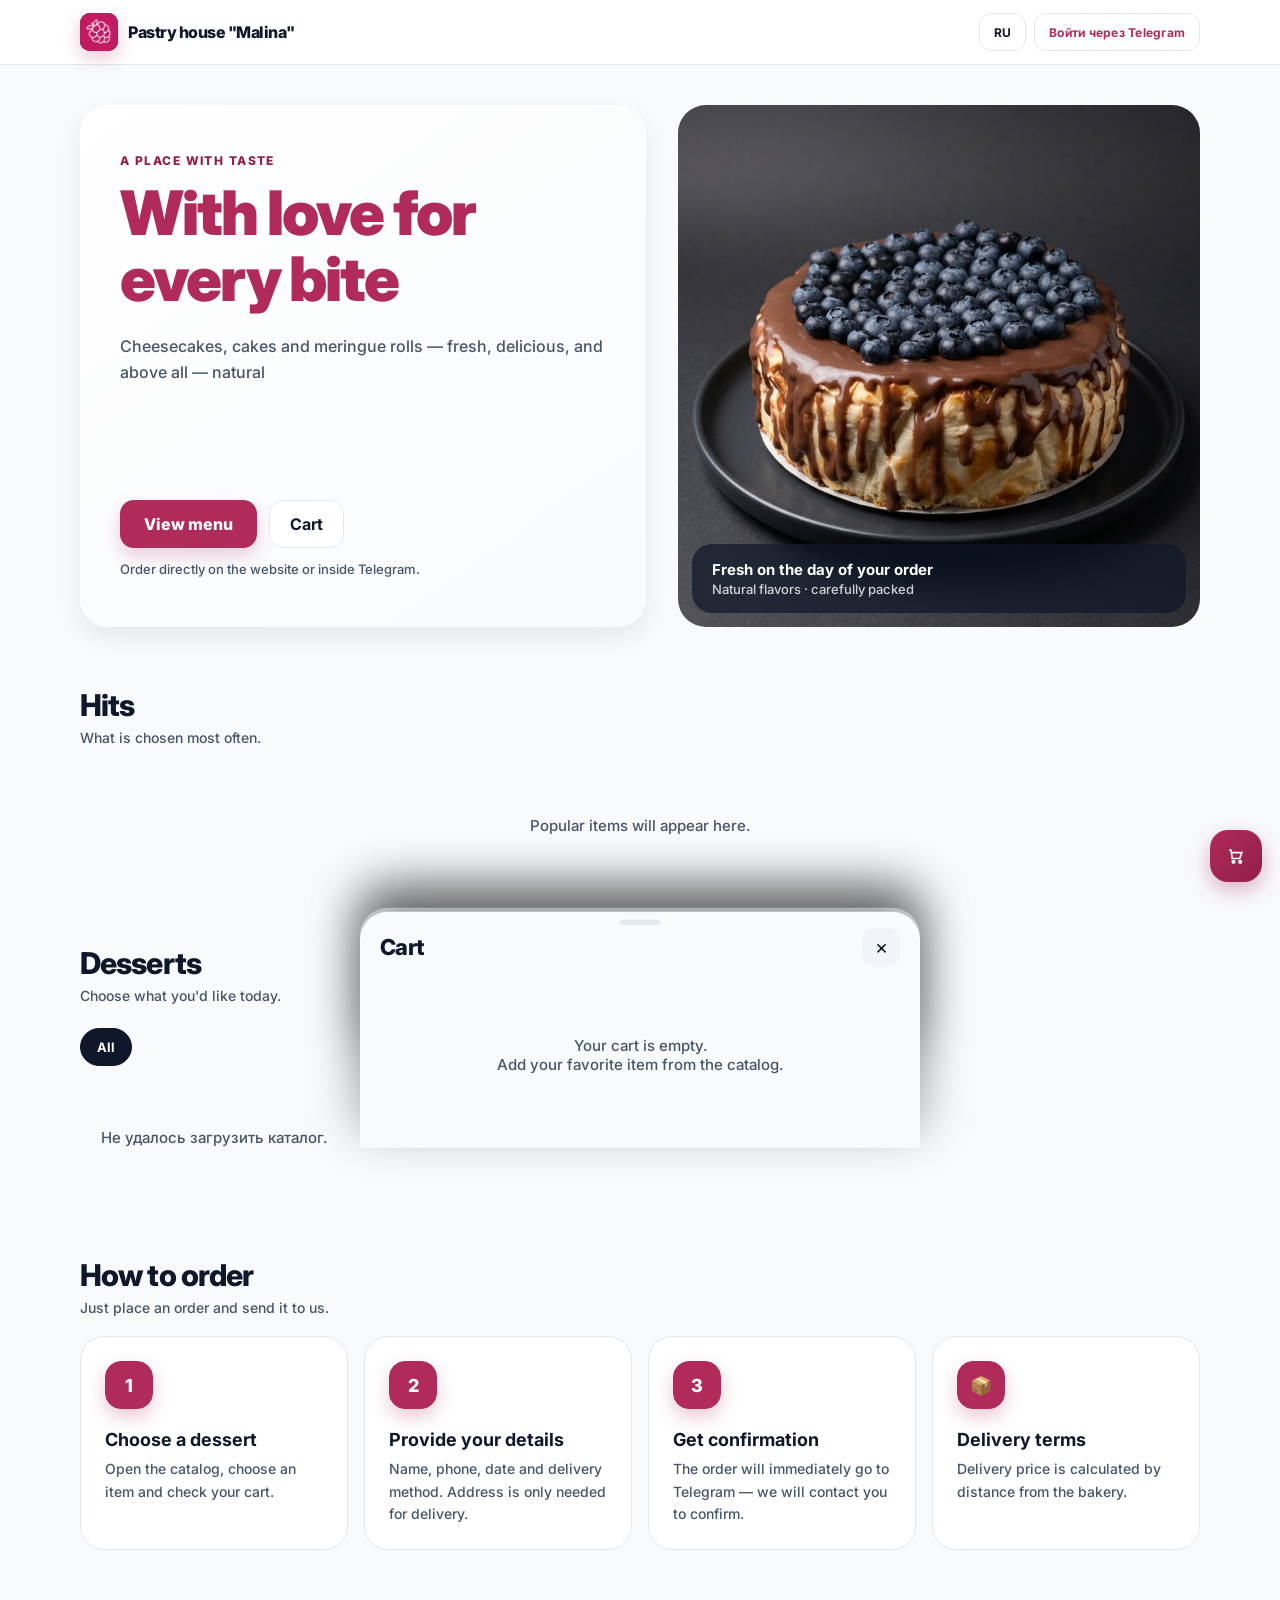
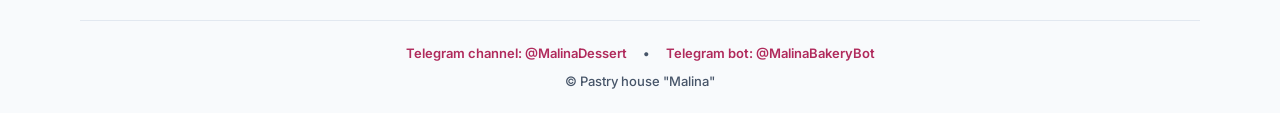
==== commit 87178308: "ф" ====
--- a/index.html
+++ b/index.html
@@ -702,222 +702,243 @@
 }
 
 .cart-fab{
-    position:fixed;
-    right:20px;
-    bottom:calc(20px + env(safe-area-inset-bottom));
-    z-index:30;
-    min-width:64px;
-    height:64px;
-    border:0;
-    border-radius:22px;
-    background: linear-gradient(135deg, var(--accent), var(--accent-dark)) !important;
-    color: #fff !important;
-    display:flex;
-    align-items:center;
-    justify-content:center;
-    gap:8px;
-    padding:0 16px;
-    box-shadow: 0 10px 25px rgba(176, 42, 92, 0.4);
-    transition: 0.2s;
-}
-
-.cart-fab:hover {
-    transform: scale(1.05);
-}
-
-.cart-fab svg{
-    width:24px;
-    height:24px;
-    stroke: #fff !important;
-    color: #fff !important;
-}
-
-.cart-fab svg path,
-.cart-fab svg circle{
-    stroke: #fff !important;
-    fill:none !important;
+  position:fixed;
+  right:18px;
+  bottom:calc(18px + env(safe-area-inset-bottom));
+  z-index:30;
+  min-width:52px;
+  height:52px;
+  border:0;
+  border-radius:18px;
+  background: linear-gradient(135deg, var(--accent), var(--accent-dark)) !important;
+  color:#fff !important;
+  display:flex;
+  align-items:center;
+  justify-content:center;
+  gap:7px;
+  padding:0 14px;
+  box-shadow:0 8px 20px rgba(176, 42, 92, 0.35);
+  transition:transform .2s, height .25s cubic-bezier(.16,1,.3,1), padding .25s cubic-bezier(.16,1,.3,1);
+}
+.cart-fab.has-progress{
+  height:60px;
+  padding-bottom:12px;
+}
+.cart-fab:hover{transform:scale(1.05);}
+
+.cart-fab > svg{
+  width:20px;
+  height:20px;
+  stroke:#fff !important;
+  color:#fff !important;
+}
+.cart-fab > svg path,
+.cart-fab > svg circle{
+  stroke:#fff !important;
+  fill:none !important;
 }
 
 .cart-fab .count{
-    position: absolute;
-    top: -6px;
-    right: -6px;
-    min-width: 24px;
-    height: 24px;
-    padding: 0 6px;
-    border-radius: 999px;
-    background: #fff !important;
-    color: var(--accent) !important;
-    font-size: 12px;
-    font-weight: 800;
-    display: grid;
-    place-items: center;
-    box-shadow: 0 2px 6px rgba(0,0,0,0.15);
-}
-
+  position:absolute;
+  top:-6px;
+  right:-6px;
+  min-width:20px;
+  height:20px;
+  padding:0 5px;
+  border-radius:999px;
+  background:#fff !important;
+  color:var(--accent) !important;
+  font-size:11px;
+  font-weight:800;
+  display:grid;
+  place-items:center;
+  box-shadow:0 2px 6px rgba(0,0,0,0.15);
+}
 .cart-fab .total{
-    color: #fff !important;
-    font-size:14px;
-    font-weight:800;
-}
-
-/* Мини-прогресс бесплатной доставки на кнопке корзины */
+  color:#fff !important;
+  font-size:13px;
+  font-weight:800;
+}
+
+/* ---- Мини-взрыв (общий для корзины и кнопки) ---- */
+.ex-burst{
+  position:absolute;
+  width:0;
+  height:0;
+  pointer-events:none;
+  z-index:3;
+}
+.ex-burst b{
+  position:absolute;
+  left:-9px;
+  top:-9px;
+  width:18px;
+  height:18px;
+  border-radius:50%;
+  border:2px solid var(--c, var(--success));
+  opacity:0;
+  animation:ex-ring .55s ease-out forwards;
+}
+.ex-burst i{
+  position:absolute;
+  left:-2px;
+  top:-2px;
+  width:4px;
+  height:4px;
+  border-radius:50%;
+  background:var(--c, var(--success));
+  opacity:0;
+  animation:ex-spark .6s cubic-bezier(.16,1,.3,1) forwards;
+}
+@keyframes ex-ring{
+  0%{opacity:.9;transform:scale(.3);}
+  100%{opacity:0;transform:scale(2.6);}
+}
+@keyframes ex-spark{
+  0%{opacity:1;transform:translate(0,0) scale(1);}
+  100%{opacity:0;transform:translate(var(--dx), var(--dy)) scale(.3);}
+}
+
+/* ---- Мини-прогресс на кнопке корзины: грузовик встроен в ползунок ---- */
 .fab-progress{
   position:absolute;
-  left:16px;
-  right:16px;
-  bottom:8px;
-  height:3px;
-  border-radius:3px;
+  left:14px;
+  right:14px;
+  bottom:9px;
+  height:4px;
+  pointer-events:none;
+}
+.fab-progress .fp-track{
+  position:absolute;
+  inset:0;
+  border-radius:4px;
   background:rgba(255,255,255,.32);
-  overflow:hidden;
-  pointer-events:none;
-}
-.fab-progress i{
+}
+.fab-progress .fp-track i{
   display:block;
   height:100%;
-  width:0;
+  width:calc(7px + (100% - 14px) * var(--pn, 0));
   border-radius:inherit;
   background:#fff;
   transition:width .35s cubic-bezier(.16,1,.3,1);
 }
-
-/* Прогресс бесплатной доставки в корзине */
+.fab-progress .fp-knob{
+  position:absolute;
+  top:50%;
+  left:calc((100% - 14px) * var(--pn, 0));
+  width:14px;
+  height:14px;
+  margin-top:-7px;
+  border-radius:50%;
+  background:#fff;
+  display:grid;
+  place-items:center;
+  box-shadow:0 1px 3px rgba(0,0,0,.25);
+  transition:left .35s cubic-bezier(.16,1,.3,1);
+}
+.cart-fab .fp-knob svg{
+  display:block;
+  width:9px;
+  height:9px;
+  stroke:var(--accent) !important;
+  color:var(--accent) !important;
+}
+.cart-fab .fp-knob svg path,
+.cart-fab .fp-knob svg circle{
+  stroke:var(--accent) !important;
+  fill:none !important;
+  stroke-width:2.6;
+}
+.fab-burst{right:7px;top:50%;}
+
+/* ---- Прогресс бесплатной доставки в корзине (компактный) ---- */
 .dprog{
-  margin:0 0 16px;
-  padding:12px 14px 10px;
-  border:1px solid var(--tg-line);
-  border-radius:16px;
-  background:var(--tg-card);
+  --k:28px;
+  margin:0 0 10px;
 }
 .dprog-head{
   display:flex;
-  align-items:center;
-  gap:12px;
-  margin-bottom:12px;
-}
-.dprog-ico{
-  width:38px;
-  height:38px;
-  min-width:38px;
-  border-radius:12px;
-  display:grid;
-  place-items:center;
-  background:color-mix(in srgb, var(--accent) 12%, transparent);
-  color:var(--accent);
-  transition:background .3s ease,color .3s ease;
-}
-.dprog-ico svg{width:22px;height:22px;}
-.dprog-txt{min-width:0;display:flex;flex-direction:column;gap:2px;}
+  align-items:baseline;
+  justify-content:space-between;
+  gap:10px;
+  margin-bottom:6px;
+  line-height:1.2;
+}
 .dprog-title{
-  font-size:14px;
+  flex:0 1 auto;
+  min-width:0;
+  font-size:13px;
   font-weight:800;
-  line-height:1.2;
   color:var(--tg-text);
+  white-space:nowrap;
+  overflow:hidden;
+  text-overflow:ellipsis;
 }
 .dprog-sub{
-  font-size:12.5px;
-  line-height:1.3;
+  flex:0 0 auto;
+  font-size:12px;
   color:var(--tg-muted);
   font-weight:600;
+  white-space:nowrap;
 }
 .dprog-sub b{color:var(--accent);font-weight:800;}
+.dprog-lane{position:relative;}
 .dprog-track{
   position:relative;
-  height:8px;
-  border-radius:8px;
+  height:20px;
+  border-radius:20px;
   background:var(--tg-soft);
   overflow:hidden;
 }
 .dprog-fill{
   position:absolute;
   inset:0 auto 0 0;
-  width:0;
+  width:calc(var(--k) + (100% - var(--k)) * var(--pn, 0));
+  display:flex;
+  align-items:center;
+  justify-content:flex-end;
+  padding-right:6px;
   border-radius:inherit;
   background:linear-gradient(90deg, var(--accent), var(--accent-dark));
+  color:#fff;
+  overflow:hidden;
   transition:width .4s cubic-bezier(.16,1,.3,1), background .3s ease;
 }
-.dprog-tick{
-  position:absolute;
-  top:0;
-  bottom:0;
-  width:2px;
-  margin-left:-1px;
-  background:var(--tg-card);
-}
-.dprog-scale{
-  display:flex;
-  justify-content:space-between;
-  margin-top:6px;
-  font-size:11px;
-  font-weight:700;
-  color:var(--tg-muted);
-}
-.dprog.done .dprog-ico{background:color-mix(in srgb, var(--success) 14%, transparent);color:var(--success);}
-.dprog.done .dprog-sub{color:var(--success);}
-.dprog.done .dprog-sub b{color:var(--success);}
-.dprog.done .dprog-fill{background:var(--success);}
-.dprog.done .dprog-scale{display:none;}
-
-/* Грузовик, едущий по шкале */
-.dprog-lane{position:relative;padding-top:18px;}
-.dprog-rider{
-  position:absolute;
-  top:0;
-  left:calc((100% - 20px) * var(--pn, 0));
-  width:20px;
-  height:16px;
-  color:var(--accent);
-  transition:left .45s cubic-bezier(.16,1,.3,1), color .3s ease;
-}
-.dprog-rider svg{display:block;width:20px;height:16px;overflow:visible;}
-.dprog-rider.moving{animation:dprog-drive .55s ease-in-out;}
-.dprog.done .dprog-rider{color:var(--success);}
-@keyframes dprog-drive{
-  0%,100%{transform:translateY(0);}
-  25%{transform:translateY(-1.5px);}
-  50%{transform:translateY(0);}
-  75%{transform:translateY(-1px);}
-}
-
-/* Анимация при полном заполнении шкалы */
+.dprog-fill svg{
+  position:relative;
+  z-index:1;
+  flex:none;
+  display:block;
+  width:15px;
+  height:15px;
+}
 .dprog-fill::after{
   content:"";
   position:absolute;
   inset:0;
-  background:linear-gradient(90deg, transparent, rgba(255,255,255,.6), transparent);
+  background:linear-gradient(90deg, transparent, rgba(255,255,255,.55), transparent);
   transform:translateX(-100%);
 }
-.dprog.celebrate{animation:dprog-glow 1.3s ease-out;}
-.dprog.celebrate .dprog-ico{animation:dprog-pop .65s cubic-bezier(.34,1.56,.64,1);}
-.dprog.celebrate .dprog-fill::after{animation:dprog-shine .9s ease .1s;}
-.dprog.celebrate .dprog-rider{animation:dprog-hop .6s cubic-bezier(.34,1.56,.64,1);}
-@keyframes dprog-pop{0%{transform:scale(1);}45%{transform:scale(1.28) rotate(-6deg);}100%{transform:scale(1);}}
+.dprog.celebrate .dprog-fill::after{animation:dprog-shine .8s ease .05s;}
 @keyframes dprog-shine{to{transform:translateX(100%);}}
-@keyframes dprog-hop{0%,100%{transform:translateY(0);}40%{transform:translateY(-7px);}}
-@keyframes dprog-glow{
-  0%{box-shadow:0 0 0 0 color-mix(in srgb, var(--success) 45%, transparent);}
-  100%{box-shadow:0 0 0 14px color-mix(in srgb, var(--success) 0%, transparent);}
-}
-.dprog-confetti{position:absolute;right:8px;top:14px;width:0;height:0;pointer-events:none;}
-.dprog-confetti i{
+.dprog-tick{
   position:absolute;
-  left:0;top:0;
-  width:6px;height:6px;
+  top:4px;
+  bottom:4px;
+  width:2px;
+  margin-left:-1px;
   border-radius:2px;
-  background:var(--c, var(--success));
-  opacity:0;
-  animation:dprog-burst .95s cubic-bezier(.16,1,.3,1) forwards;
-}
-@keyframes dprog-burst{
-  0%{opacity:1;transform:translate(0,0) rotate(0) scale(1);}
-  100%{opacity:0;transform:translate(var(--dx), var(--dy)) rotate(var(--r,180deg)) scale(.5);}
-}
-.cart-fab.pulse{animation:fab-pulse .7s cubic-bezier(.34,1.56,.64,1);}
-@keyframes fab-pulse{0%,100%{transform:scale(1);}45%{transform:scale(1.12);}}
+  background:var(--tg-muted);
+  opacity:.35;
+}
+.dprog.done .dprog-sub,
+.dprog.done .dprog-sub b{color:var(--success);}
+.dprog.done .dprog-fill{background:var(--success);}
+.dprog-burst{right:13px;top:50%;}
+
 @media (prefers-reduced-motion: reduce){
-  .dprog, .dprog *, .dprog *::after, .cart-fab.pulse{animation:none !important;}
-  .dprog-rider, .dprog-fill{transition:none !important;}
+  .ex-burst b, .ex-burst i, .dprog.celebrate .dprog-fill::after{animation:none !important;}
+  .dprog-fill, .fab-progress .fp-track i, .fab-progress .fp-knob{transition:none !important;}
 }
 
 .sheet-backdrop{
@@ -1798,8 +1819,8 @@
   .toast {
     left: 20px;
     right: 20px;
-    /* над кнопкой корзины (64px) + бейдж счётчика + зазор */
-    bottom: calc(20px + 64px + 18px + env(safe-area-inset-bottom));
+    /* над кнопкой корзины (до 60px) + бейдж счётчика + зазор */
+    bottom: calc(18px + 60px + 16px + env(safe-area-inset-bottom));
     transform: translateY(18px);
     width: auto;
     min-width: 0;
@@ -2055,7 +2076,11 @@
   </svg>
   <span class="count" id="cartCount" hidden>0</span>
   <span class="total" id="floatingCartTotal" hidden>0 ₽</span>
-  <span class="fab-progress" id="fabProgress" hidden><i></i></span>
+  <span class="fab-progress" id="fabProgress" hidden>
+    <span class="fp-track"><i></i></span>
+    <span class="fp-knob" aria-hidden="true"><svg viewBox="0 0 24 24" fill="none" stroke="currentColor" stroke-width="2" stroke-linecap="round" stroke-linejoin="round"><path d="M3 6.5h11v9H3z"/><path d="M14 9.5h3.6l3.4 3.4v2.6h-7"/><circle cx="7.5" cy="17.5" r="1.8"/><circle cx="17.5" cy="17.5" r="1.8"/></svg></span>
+    <span class="ex-burst fab-burst" id="fabBurst" aria-hidden="true"></span>
+  </span>
 </button>
 
 <div class="toast" id="toast" role="status" aria-live="polite"></div>
@@ -2103,22 +2128,16 @@
     <div id="cartViewItems">
       <div class="dprog hidden" id="deliveryProgress" role="status" aria-live="polite">
         <div class="dprog-head">
-          <span class="dprog-ico" aria-hidden="true">
-            <svg viewBox="0 0 24 24" fill="none" stroke="currentColor" stroke-width="1.8" stroke-linecap="round" stroke-linejoin="round"><path d="M3 6.5h11v9H3z"/><path d="M14 9.5h3.6l3.4 3.4v2.6h-7"/><circle cx="7.5" cy="17.5" r="1.8"/><circle cx="17.5" cy="17.5" r="1.8"/></svg>
-          </span>
-          <div class="dprog-txt">
-            <span class="dprog-title" id="dprogTitle"></span>
-            <span class="dprog-sub" id="dprogText"></span>
-          </div>
+          <span class="dprog-title" id="dprogTitle"></span>
+          <span class="dprog-sub" id="dprogText"></span>
         </div>
         <div class="dprog-lane" id="dprogLane">
-          <span class="dprog-rider" id="dprogRider" aria-hidden="true">
-            <svg viewBox="0 0 24 24" fill="none" stroke="currentColor" stroke-width="2" stroke-linecap="round" stroke-linejoin="round"><path d="M3 6.5h11v9H3z"/><path d="M14 9.5h3.6l3.4 3.4v2.6h-7"/><circle cx="7.5" cy="17.5" r="1.8"/><circle cx="17.5" cy="17.5" r="1.8"/></svg>
-          </span>
-          <div class="dprog-track"><span class="dprog-fill" id="dprogFill"></span><span id="dprogTicks"></span></div>
-          <span class="dprog-confetti" id="dprogConfetti" aria-hidden="true"></span>
+          <div class="dprog-track">
+            <span class="dprog-fill" id="dprogFill"><svg viewBox="0 0 24 24" fill="none" stroke="currentColor" stroke-width="2.2" stroke-linecap="round" stroke-linejoin="round" aria-hidden="true"><path d="M3 6.5h11v9H3z"/><path d="M14 9.5h3.6l3.4 3.4v2.6h-7"/><circle cx="7.5" cy="17.5" r="1.8"/><circle cx="17.5" cy="17.5" r="1.8"/></svg></span>
+            <span id="dprogTicks"></span>
+          </div>
+          <span class="ex-burst dprog-burst" id="dprogBurst" aria-hidden="true"></span>
         </div>
-        <div class="dprog-scale"><span>0 ₽</span><span id="dprogGoal"></span></div>
       </div>
       <div id="cartItems"></div>
       <div id="cartSummary">
@@ -2463,10 +2482,10 @@
     automaticDiscountText: "Скидка по акции",
     dpTitleFree: "Бесплатная доставка",
     dpTitleDiscount: "Скидка на доставку",
-    dpAddMore: "Добавьте ещё",
-    dpReached: "Условие выполнено — доставка бесплатная",
-    dpByAddress: "Для вашего адреса доставка бесплатная",
-    dpDiscountApplied: "Скидка применена",
+    dpAddMore: "Ещё",
+    dpReached: "✓ Активна",
+    dpByAddress: "✓ Для вашего адреса",
+    dpDiscountApplied: "✓ Активна",
     dpFromAmount: "от",
     dpDiscountWord: "скидка"
   },
@@ -2604,9 +2623,9 @@
     dpTitleFree: "Free delivery",
     dpTitleDiscount: "Delivery discount",
     dpAddMore: "Add",
-    dpReached: "Unlocked — your delivery is free",
-    dpByAddress: "Delivery to your address is free",
-    dpDiscountApplied: "Discount applied",
+    dpReached: "✓ Unlocked",
+    dpByAddress: "✓ For your address",
+    dpDiscountApplied: "✓ Applied",
     dpFromAmount: "from",
     dpDiscountWord: "discount"
   }
@@ -3484,9 +3503,9 @@
   const left = Math.ceil(next.min - subtotal);
   const subHtml = next.free
     ? `${t("dpAddMore")} <b>${money(left)}</b>`
-    : `${t("dpAddMore")} <b>${money(left)}</b> — ${t("dpDiscountWord")} ${deliveryPromoValueText(next.p)}`;
-
-  return {done:false, pct, title, subHtml, goal:`${t("dpFromAmount")} ${money(scaleMax)}`, ticks};
+    : `${t("dpAddMore")} <b>${money(left)}</b> · ${deliveryPromoValueText(next.p)}`;
+
+  return {done:false, pct, title, subHtml, ticks};
 }
 
 let dprogWasDone = null;
@@ -3494,37 +3513,39 @@
 let dprogPendingCelebrate = false;
 let dprogCelebrateTimer = null;
 
+function spawnBurst(el, colors, count){
+  if(!el) return;
+  let html = `<b style="--c:${colors[0]}"></b>`;
+  for(let i = 0; i < count; i++){
+    const a = (i / count) * Math.PI * 2 + Math.random() * 0.4;
+    const d = 16 + Math.random() * 12;
+    html += `<i style="--dx:${Math.round(Math.cos(a) * d)}px;--dy:${Math.round(Math.sin(a) * d)}px;--c:${colors[i % colors.length]}"></i>`;
+  }
+  el.innerHTML = html;
+}
+
 function playDeliveryCelebration(){
   const box = document.getElementById("deliveryProgress");
-  const fab = document.getElementById("mobileStickyBtn");
-  const conf = document.getElementById("dprogConfetti");
+  const burst = document.getElementById("dprogBurst");
   if(!box || box.classList.contains("hidden")) return;
-
-  // Конфетти из правого края шкалы
-  const colors = ["var(--success)", "var(--accent)", "#f59e0b", "#3b82f6"];
-  conf.innerHTML = Array.from({length: 10}, (_, i) => {
-    const angle = (-160 + i * 16) * Math.PI / 180;
-    const dist = 26 + Math.random() * 26;
-    const dx = Math.round(Math.cos(angle) * dist);
-    const dy = Math.round(Math.sin(angle) * dist);
-    const rot = Math.round(-200 + Math.random() * 400);
-    return `<i style="--dx:${dx}px;--dy:${dy}px;--r:${rot}deg;--c:${colors[i % colors.length]};animation-delay:${Math.round(Math.random()*90)}ms"></i>`;
-  }).join("");
-
+  spawnBurst(burst, ["var(--success)", "#f59e0b", "var(--accent)", "#3b82f6"], 12);
   box.classList.remove("celebrate");
   void box.offsetWidth;
   box.classList.add("celebrate");
-  if(fab){
-    fab.classList.remove("pulse");
-    void fab.offsetWidth;
-    fab.classList.add("pulse");
-  }
   clearTimeout(dprogCelebrateTimer);
   dprogCelebrateTimer = setTimeout(() => {
     box.classList.remove("celebrate");
-    fab?.classList.remove("pulse");
-    conf.innerHTML = "";
-  }, 1500);
+    burst.innerHTML = "";
+  }, 900);
+}
+
+let fabCelebrateTimer = null;
+function playFabCelebration(){
+  const burst = document.getElementById("fabBurst");
+  if(!burst) return;
+  spawnBurst(burst, ["#ffffff", "#ffe08a", "#ffffff", "#ffc2d8"], 10);
+  clearTimeout(fabCelebrateTimer);
+  fabCelebrateTimer = setTimeout(() => { burst.innerHTML = ""; }, 800);
 }
 
 function updateDeliveryProgress(){
@@ -3539,9 +3560,11 @@
   dprogWasDone = st ? st.done : null;
   dprogPrevSubtotal = subtotal;
 
+  const fabBtn = document.getElementById("mobileStickyBtn");
   if(!st){
     box.classList.add("hidden");
     fab.hidden = true;
+    fabBtn?.classList.remove("has-progress");
     dprogPendingCelebrate = false;
     return;
   }
@@ -3552,24 +3575,18 @@
   document.getElementById("dprogTitle").textContent = st.title;
   const subEl = document.getElementById("dprogText");
   if(st.done) subEl.textContent = st.sub; else subEl.innerHTML = st.subHtml;
-  document.getElementById("dprogGoal").textContent = st.goal;
-  document.getElementById("dprogFill").style.width = st.pct + "%";
-  const lane = document.getElementById("dprogLane");
-  const rider = document.getElementById("dprogRider");
-  const prevPn = lane.style.getPropertyValue("--pn");
   const nextPn = String(st.pct / 100);
-  lane.style.setProperty("--pn", nextPn);
-  if(prevPn !== "" && prevPn !== nextPn){
-    rider.classList.remove("moving");
-    void rider.offsetWidth;
-    rider.classList.add("moving");
-  }
-  document.getElementById("dprogTicks").innerHTML = st.ticks.map(x => `<span class="dprog-tick" style="left:${x}%"></span>`).join("");
+  document.getElementById("dprogLane").style.setProperty("--pn", nextPn);
+  document.getElementById("dprogTicks").innerHTML = st.ticks
+    .map(x => `<span class="dprog-tick" style="left:calc(var(--k) + (100% - var(--k)) * ${x / 100})"></span>`)
+    .join("");
 
   fab.hidden = false;
-  fab.firstElementChild.style.width = st.pct + "%";
+  fab.style.setProperty("--pn", nextPn);
+  fabBtn?.classList.add("has-progress");
 
   if(justReached){
+    playFabCelebration();
     if(isCartOpen) playDeliveryCelebration();
     else dprogPendingCelebrate = true;
   }
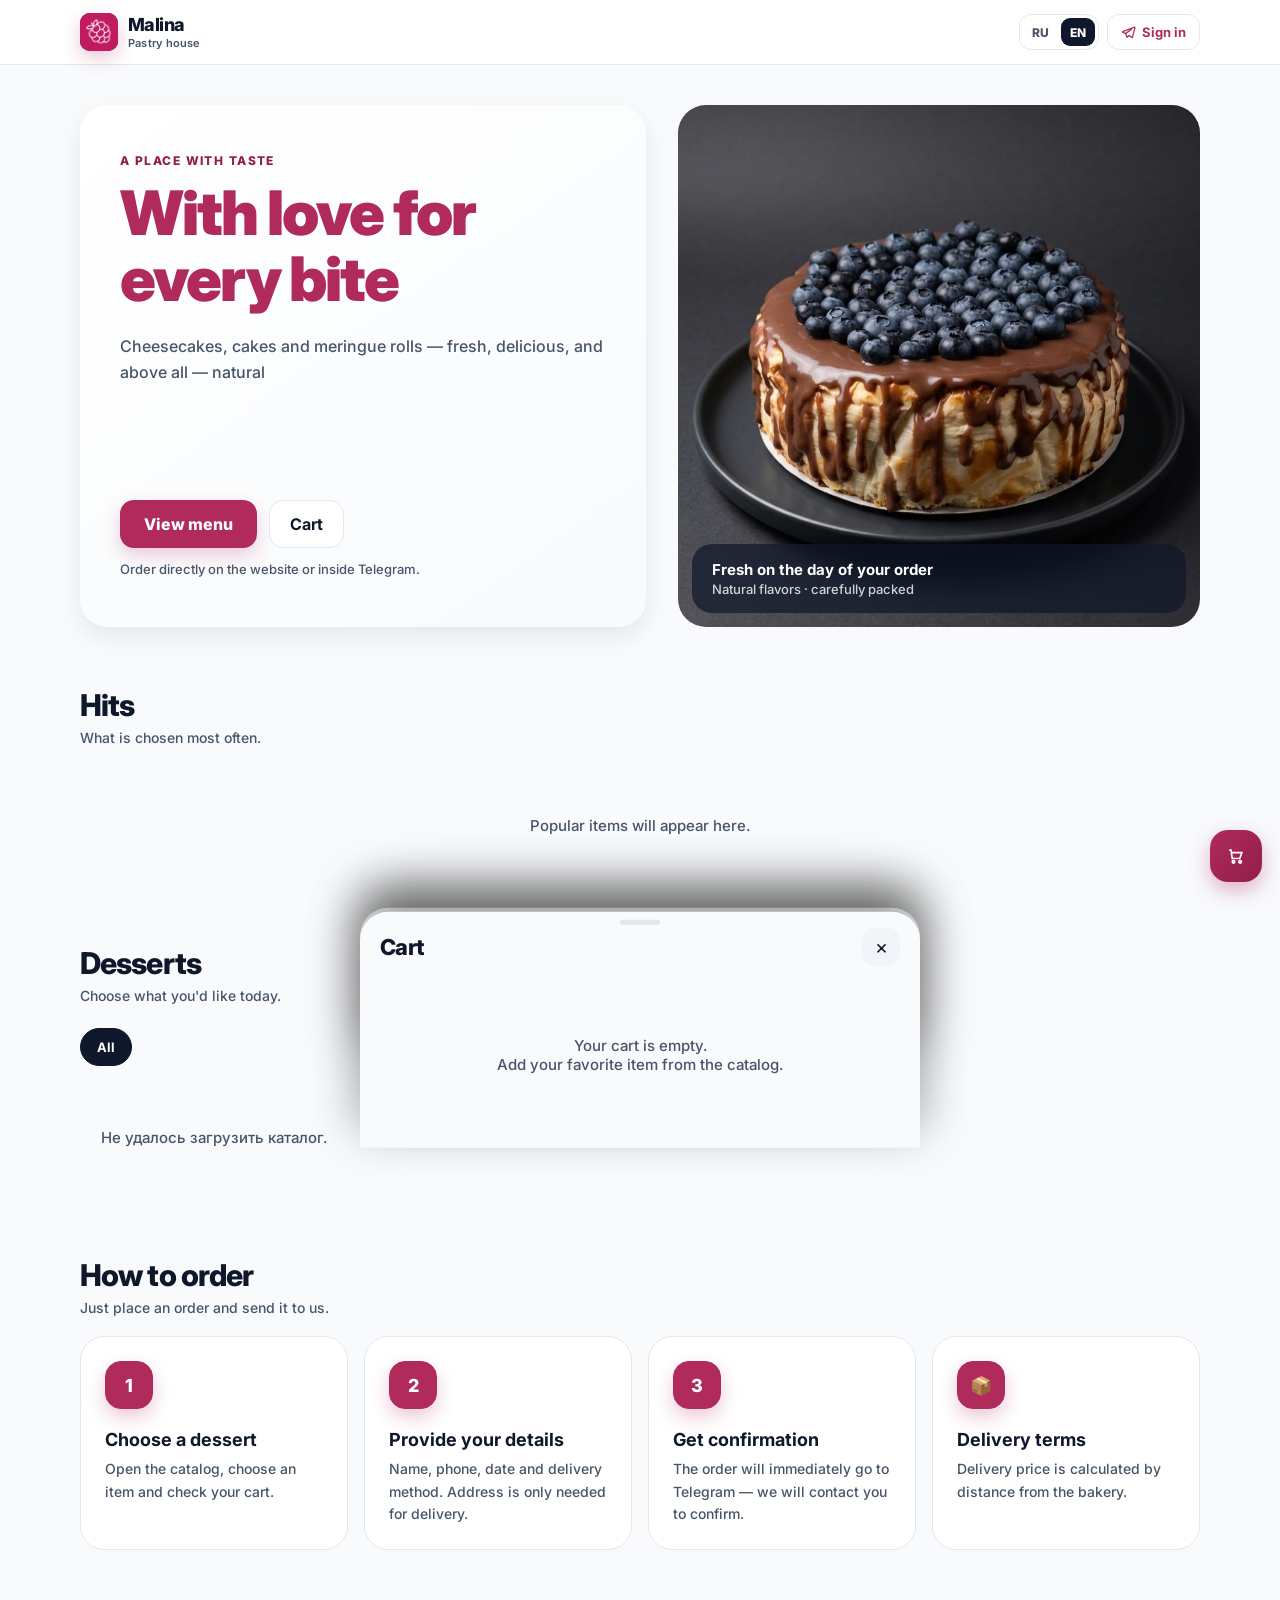
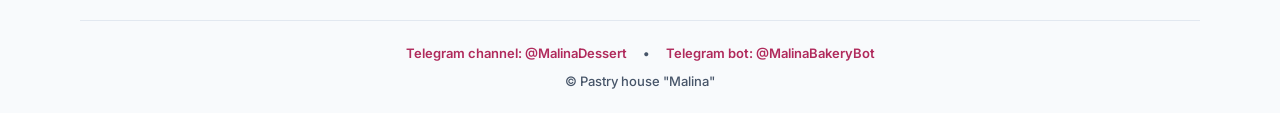
==== commit e78eee8c: "ф" ====
--- a/index.html
+++ b/index.html
@@ -114,21 +114,19 @@
 
 .topbar-inner{
   height:64px;
-  display:flex;
+  display:grid;
+  grid-template-columns:minmax(0,1fr) auto;
   align-items:center;
-  justify-content:space-between;
-  gap:12px
-}
-
+  gap:12px;
+}
+
+/* Слева — логотип и двухстрочная подпись (никогда не переносится и не обрезается) */
 .brand{
   display:flex;
   align-items:center;
   gap:10px;
-  font-weight:800;
-  letter-spacing:-.03em;
-  font-size: 16px;
-}
-
+  min-width:0;
+}
 .brand-mark{
   width:38px;
   height:38px;
@@ -139,22 +137,72 @@
   background:#000;
   box-shadow:0 7px 18px rgba(176, 42, 92, 0.25)
 }
-
 .brand-mark img{
   width:100%;
   height:100%;
   display:block;
   object-fit:cover;
 }
-
+.brand-text{
+  display:flex;
+  flex-direction:column;
+  gap:2px;
+  min-width:0;
+  line-height:1.1;
+}
+.brand-name{
+  font-size:18px;
+  font-weight:800;
+  letter-spacing:-.03em;
+  white-space:nowrap;
+}
+.brand-sub{
+  font-size:11px;
+  font-weight:600;
+  letter-spacing:.02em;
+  color:var(--tg-muted);
+  white-space:nowrap;
+  overflow:hidden;
+  text-overflow:ellipsis;
+}
+
+/* Справа — переключатель языка и вход: одна высота, один ряд */
 .top-actions{
   display:flex;
   align-items:center;
-  gap:8px
-}
-
-.top-btn {
-  height:38px;
+  gap:8px;
+  flex:0 0 auto;
+}
+.lang-switch{
+  height:36px;
+  display:inline-flex;
+  align-items:center;
+  gap:2px;
+  padding:3px;
+  border:1px solid var(--tg-line);
+  border-radius:12px;
+  background:var(--tg-card);
+  color:var(--tg-muted);
+  cursor:pointer;
+}
+.lang-opt{
+  display:inline-flex;
+  align-items:center;
+  justify-content:center;
+  height:100%;
+  padding:0 9px;
+  border-radius:9px;
+  font-size:12px;
+  font-weight:800;
+  letter-spacing:.02em;
+  transition:background .2s, color .2s;
+}
+.lang-opt.on{
+  background:var(--tg-text);
+  color:var(--tg-card);
+}
+.top-btn{
+  height:36px;
   border:1px solid var(--tg-line);
   background:var(--tg-card);
   color:var(--tg-text);
@@ -162,18 +210,29 @@
   display:flex;
   align-items:center;
   justify-content:center;
-  padding:0 14px;
-  font-size:12px;
+  padding:0;
+  font-size:13px;
   font-weight:700;
-  letter-spacing:.02em;
-  transition: 0.2s;
-  cursor: pointer;
-}
-
-.top-btn:hover{
-  border-color:var(--accent);
-  color:var(--accent)
-}
+  white-space:nowrap;
+  overflow:hidden;
+  transition:border-color .2s, color .2s;
+}
+.top-btn:hover{border-color:var(--accent);}
+.tg-login,
+.tg-name{
+  display:inline-flex;
+  align-items:center;
+  gap:6px;
+  height:100%;
+  padding:0 13px;
+  font-weight:700;
+  white-space:nowrap;
+}
+.tg-login{color:var(--accent);}
+.tg-login svg,
+.tg-name svg{width:15px;height:15px;flex:none;display:block;}
+.tg-name{max-width:150px;color:var(--tg-text);}
+.tg-name span{overflow:hidden;text-overflow:ellipsis;}
 
 .hero{
   padding:40px 0 30px
@@ -213,6 +272,7 @@
 }
 
 .hero h1{
+  text-wrap:balance;
   font-size:clamp(36px, 4.8vw, 62px);
   line-height:1.08;
   letter-spacing:-.03em;
@@ -226,6 +286,7 @@
 }
 
 .hero p{
+  text-wrap:pretty;
   font-size:16px;
   line-height:1.65;
   color:var(--tg-muted);
@@ -240,6 +301,16 @@
   flex-wrap:wrap;
   margin-top:auto;
   margin-bottom:12px;
+}
+
+.primary,
+.secondary{
+  display:inline-flex;
+  align-items:center;
+  justify-content:center;
+  min-height:48px;
+  white-space:nowrap;
+  text-align:center;
 }
 
 .primary{
@@ -1892,6 +1963,113 @@
   }
 }
 
+/* =====================================================
+   MOBILE: компактное и вместительное меню
+===================================================== */
+@media(max-width:520px){
+  .wrap{width:min(100% - 20px,600px)}
+
+  /* Шапка */
+  .topbar-inner{height:52px;gap:8px}
+  .brand{gap:8px}
+  .brand-mark{width:32px;height:32px;min-width:32px;border-radius:9px}
+  .brand-name{font-size:15px}
+  .brand-sub{font-size:10px}
+  .top-actions{gap:6px}
+  .lang-switch{height:32px;border-radius:10px}
+  .lang-opt{padding:0 8px;font-size:11px;border-radius:7px}
+  .top-btn{height:32px;border-radius:10px;font-size:12px}
+  .tg-login,.tg-name{padding:0 10px}
+  .tg-name{max-width:110px}
+
+  /* Первый экран */
+  .hero{padding:10px 0 2px}
+  .hero-grid{gap:10px}
+  .hero-copy{padding:16px;border-radius:20px;min-height:0}
+  .eyebrow{font-size:10px;margin-bottom:6px}
+  .hero h1{font-size:25px;line-height:1.1;margin-bottom:8px}
+  .hero p{font-size:13px;line-height:1.45;margin-bottom:12px}
+  /* Две кнопки всегда в одной строке: главная тянется, вторая по содержимому */
+  .hero-actions{display:grid;grid-template-columns:1fr auto;gap:8px;margin-bottom:0}
+  .primary{padding:10px 16px;font-size:14px;border-radius:12px;min-height:44px}
+  .secondary{padding:9px 18px;font-size:14px;border-radius:12px;min-height:44px}
+  .hero-note{display:none}
+  .hero-photo{min-height:130px;border-radius:20px}
+  .photo-overlay{display:none}
+
+  /* Секции */
+  .section{padding:12px 0}
+  .section-head{margin-bottom:8px}
+  .section-head h2{font-size:20px}
+  .section-head p{font-size:12px;margin-top:2px}
+
+  /* Хиты */
+  .hits-grid{grid-template-columns:1fr;gap:10px}
+  .hit-card{border-radius:16px}
+  .hit-card:hover{transform:none}
+  .hit-img{width:96px}
+  .hit-body{padding:10px 12px}
+  .hit-body h3{font-size:14px;margin-bottom:3px}
+  .hit-foot{margin-top:6px;gap:6px}
+  .hit-tag,.tag{top:6px;left:6px;padding:3px 7px;border-radius:7px;font-size:9.5px}
+
+  /* Категории — компактные и «прилипают» под шапкой */
+  .filters{
+    position:sticky;
+    top:calc(52px + env(safe-area-inset-top));
+    z-index:15;
+    gap:6px;
+    margin:0 -10px 6px;
+    padding:6px 10px;
+    background:var(--tg-bg);
+  }
+  .filter{padding:7px 12px;font-size:12px}
+
+  /* Карточки товаров */
+  .products{gap:10px}
+  .card{border-radius:16px}
+  .card:hover{transform:none}
+  .card-img{aspect-ratio:6/5}
+  .card-body{padding:10px}
+  .card h3{font-size:14px;margin-bottom:3px}
+  .meta{font-size:12px;line-height:1.3}
+  .read-more-btn{font-size:11px;margin-top:2px}
+  .chips{gap:4px;margin-top:6px}
+  .chip{padding:4px 7px;border-radius:8px;font-size:11px}
+  .card-foot{padding-top:8px;gap:6px}
+  .price{font-size:15px}
+  .add{height:32px;min-width:32px;padding:0 10px;border-radius:10px;font-size:13px}
+  .qty-controls{gap:4px;padding:3px;border-radius:10px}
+  .qty-controls .qty-btn{width:26px;height:26px;border-radius:7px;font-size:15px}
+  .qty-controls span{min-width:16px;font-size:13px}
+  .unavailable-badge{padding:4px 8px;font-size:10px}
+
+  /* Акции */
+  .feature{grid-template-columns:1fr 1fr;gap:10px}
+  .feature-card{padding:12px;border-radius:16px}
+  .feature-icon{width:34px;height:34px;border-radius:11px;margin-bottom:10px;font-size:15px}
+  .feature-card h3{font-size:14px;margin-bottom:4px}
+  .feature-card p{font-size:12px;line-height:1.4}
+
+  /* Подвал (с запасом под кнопку корзины) */
+  .footer{padding:16px 0 84px}
+  .footer-inner{padding-top:16px;gap:8px}
+
+  /* Корзина */
+  .sheet{border-radius:22px 22px 0 0;max-height:94vh}
+  .sheet-head{padding:12px 14px 8px}
+  .sheet-title{font-size:19px}
+  .icon-btn{width:32px;height:32px;border-radius:10px;font-size:18px}
+  .sheet-scroll{padding:4px 14px 16px}
+  .cart-item:not(.delivery-item){grid-template-columns:52px 1fr auto;gap:9px;padding:8px;border-radius:14px;margin-bottom:8px}
+  .cart-item:not(.delivery-item) .cart-thumb{width:52px;height:52px;border-radius:11px}
+  .cart-info strong{font-size:13px}
+  .cart-info small{font-size:11px;margin-top:2px}
+  .qty{margin-top:5px;gap:6px}
+  .cart-line{font-size:13px}
+  .clear{padding:10px;margin:4px 0 10px}
+}
+
 .review-wrap{padding:4px 0 16px;}
 .review-title{font-size:24px;font-weight:800;margin:0 0 6px;}
 .review-subtitle{color:var(--tg-muted);font-size:14px;margin:0 0 18px;}
@@ -1909,6 +2087,12 @@
 .review-actions{display:flex;gap:10px;flex-direction:column;}
 .review-back{width:100%;}
 
+@media(max-width:340px){
+  /* На самых узких экранах «Войти» остаётся только иконкой, подпись бренда скрывается */
+  .tg-login span{display:none}
+  .tg-login{padding:0 11px}
+  .brand-sub{display:none}
+}
 </style>
 
 <link rel="stylesheet" href="https://unpkg.com/leaflet@1.9.4/dist/leaflet.css" integrity="sha256-p4NxAoJBhIIN+hmNHrzRCf9tD/miZyoHS5obTRR9BMY=" crossorigin="">
@@ -1925,16 +2109,15 @@
       <span class="brand-mark">
         <img src="assets/malina-logo.png" alt="Логотип Кондитерского дома «Малина»">
       </span>
-      <span data-i18n="brand">Кондитерский дом "Малина"</span>
+      <span class="brand-text">
+        <span class="brand-name" data-i18n="brandName">Малина</span>
+        <span class="brand-sub" data-i18n="brandSub">Кондитерский дом</span>
+      </span>
     </a>
 
     <div class="top-actions">
-      <button class="top-btn" id="languageToggle" type="button" aria-label="Change language">
-        RU
-      </button>
-      <span class="top-btn" id="tgUser">
-        <span data-i18n="shop">Магазин</span>
-      </span>
+      <button class="lang-switch" id="languageToggle" type="button" aria-label="Change language"></button>
+      <span class="top-btn" id="tgUser"></span>
     </div>
 
   </div>
@@ -2353,6 +2536,10 @@
     pageTitle: 'Кондитерский дом "Малина"',
     brand: 'Кондитерский дом "Малина"',
     shop: "Магазин",
+    brandName: "Малина",
+    brandSub: "Кондитерский дом",
+    loginShort: "Войти",
+    loginFull: "Войти через Telegram",
     eyebrow: "Заведение со вкусом",
     heroTitle1: "С любовью к каждому кусочку",
     heroDescription: "Чизкейки, торты и меренговые рулеты — свежие, вкусные, а главное — натуральные",
@@ -2493,6 +2680,10 @@
     pageTitle: 'Pastry house "Malina"',
     brand: 'Pastry house "Malina"',
     shop: "Shop",
+    brandName: "Malina",
+    brandSub: "Pastry house",
+    loginShort: "Sign in",
+    loginFull: "Sign in with Telegram",
     eyebrow: "A place with taste",
     heroTitle1: "With love for every bite",
     heroDescription: "Cheesecakes, cakes and meringue rolls — fresh, delicious, and above all — natural",
@@ -2665,8 +2856,11 @@
     el.alt = t(key);
   });
   
-  languageToggle.innerHTML = currentLanguage === "ru" ? "EN" : "RU";
+  languageToggle.innerHTML =
+    `<span class="lang-opt${currentLanguage === "ru" ? " on" : ""}">RU</span>` +
+    `<span class="lang-opt${currentLanguage === "en" ? " on" : ""}">EN</span>`;
   languageToggle.setAttribute("aria-label", t("languageLabel"));
+  document.getElementById("tgLoginLink")?.setAttribute("aria-label", t("loginFull"));
   
   renderAll();
   renderCart();
@@ -2696,7 +2890,7 @@
 
   if(IS_TELEGRAM_USER){
     const u = TG_USER;
-    tgUserEl.innerHTML = `<span style="display:flex; align-items:center; gap:6px;"><svg width="14" height="14" viewBox="0 0 24 24" fill="none" stroke="currentColor" stroke-width="2.5"><path d="M20 21v-2a4 4 0 0 0-4-4H8a4 4 0 0 0-4 4v2"/><circle cx="12" cy="7" r="4"/></svg> ${escapeHtml(u.first_name || u.username)}</span>`;
+    tgUserEl.innerHTML = `<span class="tg-name"><svg viewBox="0 0 24 24" fill="none" stroke="currentColor" stroke-width="2.4" stroke-linecap="round" stroke-linejoin="round"><path d="M20 21v-2a4 4 0 0 0-4-4H8a4 4 0 0 0-4 4v2"/><circle cx="12" cy="7" r="4"/></svg><span>${escapeHtml(u.first_name || u.username)}</span></span>`;
   } else {
     setupWebAuth();
   }
@@ -2705,7 +2899,7 @@
 }
 
 function setupWebAuth() {
-  tgUserEl.innerHTML = `<a href="https://t.me/MalinaBakeryBot" target="_blank" rel="noopener" style="color:var(--accent); font-weight:700;">Войти через Telegram</a>`;
+  tgUserEl.innerHTML = `<a class="tg-login" id="tgLoginLink" href="https://t.me/MalinaBakeryBot" target="_blank" rel="noopener" aria-label="${escapeHtml(t("loginFull"))}"><svg viewBox="0 0 24 24" fill="none" stroke="currentColor" stroke-width="2" stroke-linecap="round" stroke-linejoin="round"><path d="M21.5 3.5 2.8 10.7a.6.6 0 0 0 0 1.1l4.7 1.7 1.8 5.6a.6.6 0 0 0 1 .2l2.6-2.6 4.6 3.4a.6.6 0 0 0 .9-.4L22.3 4.2a.6.6 0 0 0-.8-.7z"/><path d="m7.5 13.5 9-6.5"/></svg><span data-i18n="loginShort">${escapeHtml(t("loginShort"))}</span></a>`;
 }
 
 /* =====================================================
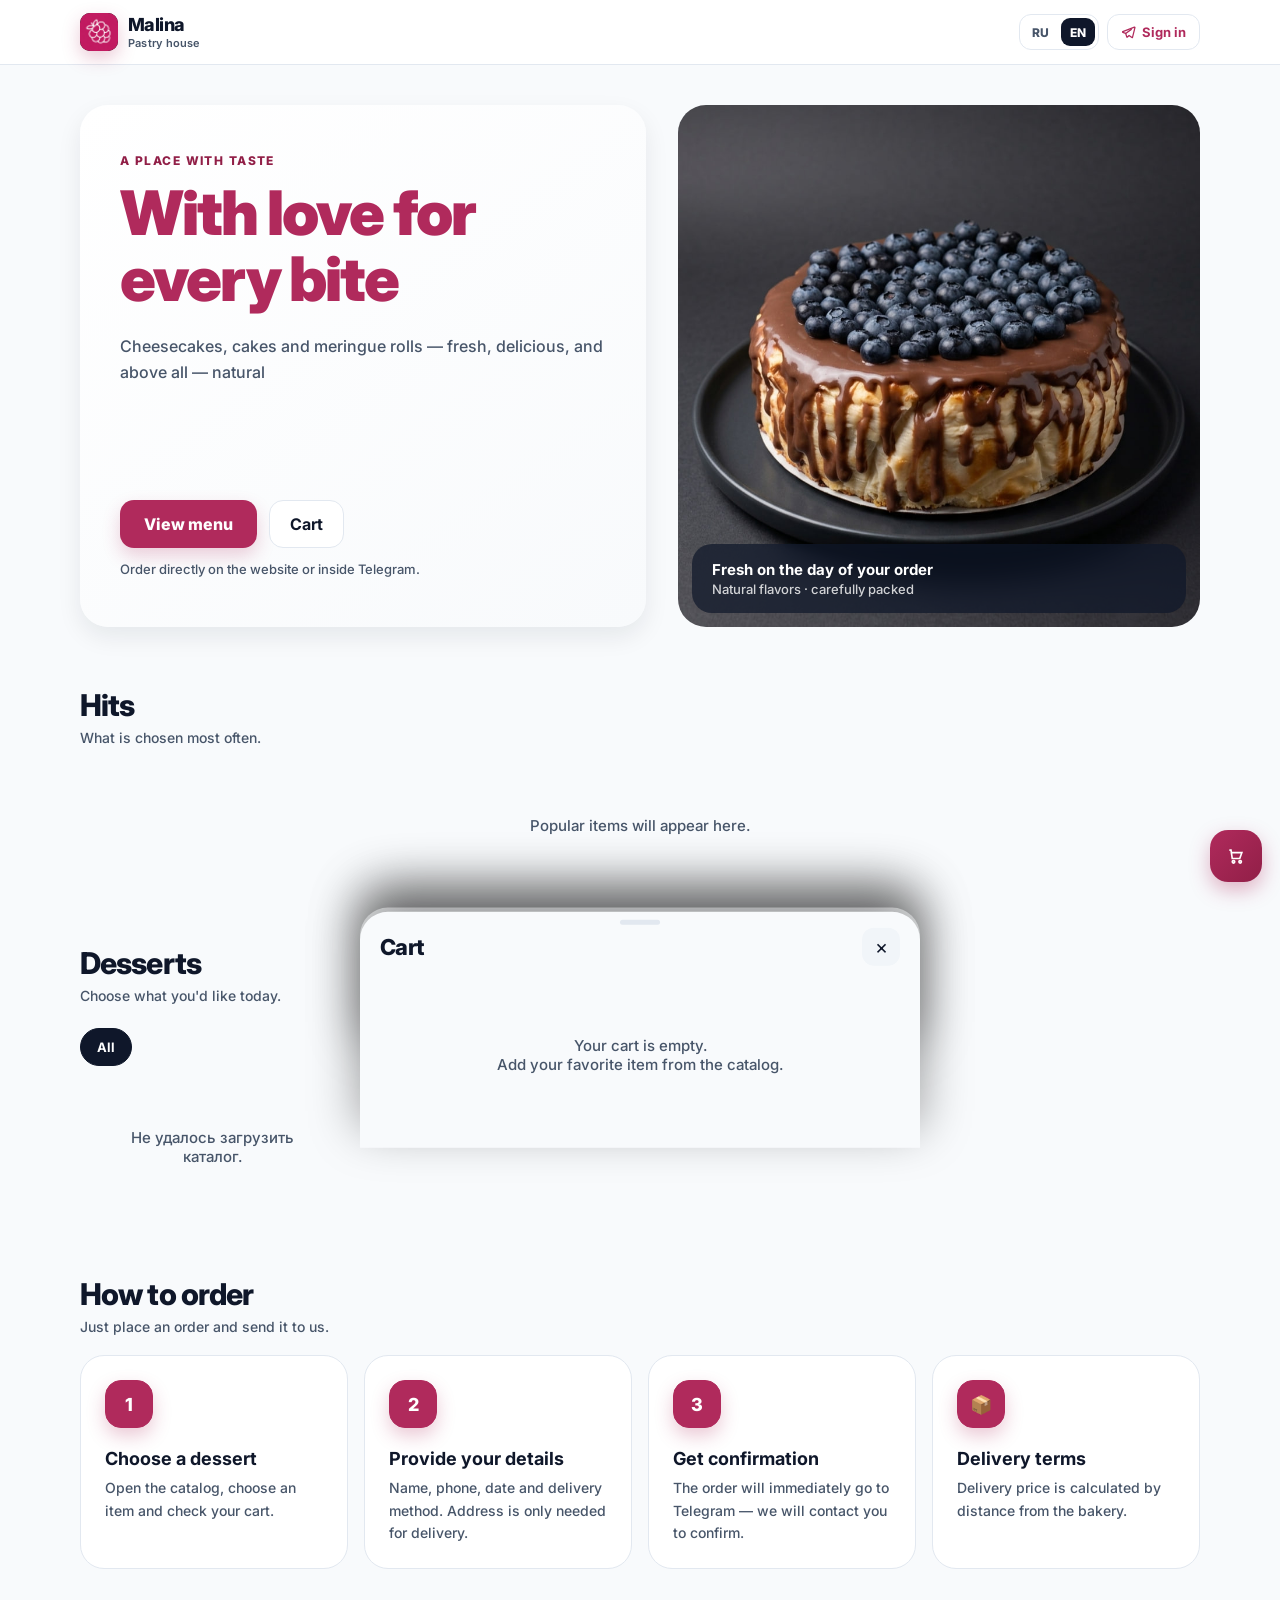
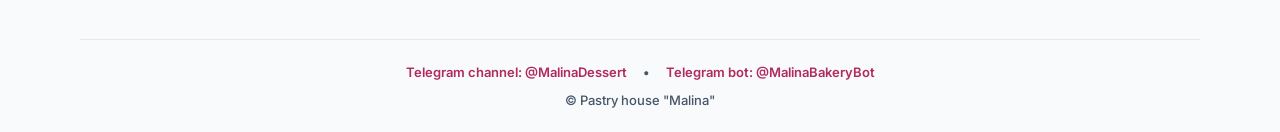
==== commit c4efa883: "ф" ====
--- a/index.html
+++ b/index.html
@@ -422,6 +422,36 @@
   cursor: pointer;
 }
 
+/* Нижняя панель окна товара: цена слева, кнопка справа — высота всегда одна */
+.pm-foot{
+  padding:14px 20px;
+  border-top:1px solid var(--tg-line);
+  display:grid;
+  grid-template-columns:auto minmax(0,1fr);
+  align-items:center;
+  gap:16px;
+  position:sticky;
+  bottom:0;
+  background:var(--tg-bg);
+  z-index:10;
+}
+.pm-price{min-width:0;}
+.pm-note{
+  min-height:16px;
+  font-size:12px;
+  font-weight:600;
+  line-height:16px;
+  color:var(--tg-muted);
+  white-space:nowrap;
+}
+.pm-total{
+  font-size:22px;
+  font-weight:800;
+  line-height:1.15;
+  color:var(--tg-text);
+  white-space:nowrap;
+}
+
 .hit-card {
   display: flex;
   background: var(--hit-bg);
@@ -438,7 +468,7 @@
 }
 
 .hit-img {
-  width: 140px;
+  width: 150px;
   flex-shrink: 0;
   background: var(--tg-line);
   position: relative;
@@ -451,7 +481,7 @@
 }
 
 .hit-body {
-  padding: 16px;
+  padding: 18px;
   display: flex;
   flex-direction: column;
   justify-content: space-between;
@@ -467,14 +497,6 @@
   letter-spacing:-.02em;
 }
 
-.hit-foot {
-  display: flex;
-  flex-wrap: wrap;
-  justify-content: space-between;
-  align-items: center;
-  gap: 8px;
-  margin-top: 12px;
-}
 
 .hit-tag, .tag {
   position: absolute;
@@ -532,7 +554,7 @@
 .products{
   display:grid;
   grid-template-columns:repeat(4,1fr);
-  gap:16px
+  gap:20px
 }
 
 .card{
@@ -566,7 +588,7 @@
 }
 
 .card-body{
-  padding:16px;
+  padding:18px;
   display: flex;
   flex-direction: column;
   flex-grow: 1;
@@ -579,6 +601,12 @@
   margin:0 0 6px;
   letter-spacing:-.02em;
   color: var(--tg-text);
+  /* название всегда занимает ровно 2 строки — карточки в ряду не «пляшут» */
+  display:-webkit-box;
+  -webkit-line-clamp:2;
+  -webkit-box-orient:vertical;
+  overflow:hidden;
+  min-height:2.4em;
 }
 
 .meta{
@@ -604,21 +632,51 @@
   cursor: pointer;
 }
 
-.card-foot{
-  display:flex;
-  flex-wrap: wrap;
-  align-items:center;
-  justify-content:space-between;
-  gap:8px;
+/* Низ карточки всегда одинаковый: 1-я строка — цена, 2-я — кнопка на всю ширину */
+.card-foot,
+.hit-foot{
+  display:grid;
+  grid-template-columns:minmax(0,1fr);
+  gap:10px;
   margin-top:auto;
-  padding-top: 16px;
+  padding-top:14px;
 }
 
 .price{
   font-weight:800;
-  font-size:16px;
+  font-size:18px;
   color: var(--tg-text);
-}
+  white-space:nowrap;
+}
+.foot-price{
+  display:flex;
+  align-items:baseline;
+  gap:6px;
+  min-height:26px;
+  min-width:0;
+}
+.price-badge{
+  align-self:center;
+  padding:2px 6px;
+  border-radius:6px;
+  background:color-mix(in srgb, var(--success) 12%, transparent);
+  color:var(--success);
+  font-size:11px;
+  font-weight:800;
+  white-space:nowrap;
+}
+.price-note{
+  margin-left:auto;
+  min-width:0;
+  font-size:12px;
+  font-weight:600;
+  color:var(--tg-muted);
+  white-space:nowrap;
+  overflow:hidden;
+  text-overflow:ellipsis;
+}
+.price-note s{opacity:.7;}
+.foot-action{min-width:0;}
 
 .price-info {
   display: flex;
@@ -1526,6 +1584,60 @@
 /* Quantity quantum */
 .qty-control-wrap{display:flex;flex-direction:column;align-items:flex-end;gap:5px}
 
+/* Кнопка «В корзину» и счётчик: одинаковая высота и на всю ширину —
+   при добавлении товара ничего не сдвигается */
+.card-foot .qty-control-wrap,
+.hit-foot .qty-control-wrap,
+#pmControls .qty-control-wrap{display:block;width:100%;}
+.card-foot .add,
+.hit-foot .add,
+#pmControls .add{
+  width:100%;
+  height:44px;
+  padding:0 12px;
+  border-radius:12px;
+  font-size:14px;
+  font-weight:700;
+}
+.card-foot .add:disabled,
+.hit-foot .add:disabled,
+#pmControls .add:disabled{
+  background:var(--tg-soft);
+  color:var(--tg-muted);
+  font-size:12px;
+  font-weight:700;
+  letter-spacing:.02em;
+}
+.card-foot .qty-controls,
+.hit-foot .qty-controls,
+#pmControls .qty-controls{
+  display:grid;
+  grid-template-columns:44px minmax(0,1fr) 44px;
+  align-items:center;
+  gap:0;
+  width:100%;
+  height:44px;
+  padding:3px;
+  border-radius:12px;
+}
+.card-foot .qty-controls .qty-btn,
+.hit-foot .qty-controls .qty-btn,
+#pmControls .qty-controls .qty-btn{
+  width:100%;
+  height:100%;
+  border-radius:9px;
+  font-size:18px;
+}
+.card-foot .qty-controls span,
+.hit-foot .qty-controls span,
+#pmControls .qty-controls span{
+  min-width:0;
+  font-size:16px;
+}
+#pmControls .add,
+#pmControls .qty-controls{height:48px;}
+#pmControls .qty-controls{grid-template-columns:48px minmax(0,1fr) 48px;}
+
 /* Product characteristics (chips) */
 .chips{
   display:flex;
@@ -1970,79 +2082,73 @@
   .wrap{width:min(100% - 20px,600px)}
 
   /* Шапка */
-  .topbar-inner{height:52px;gap:8px}
-  .brand{gap:8px}
-  .brand-mark{width:32px;height:32px;min-width:32px;border-radius:9px}
-  .brand-name{font-size:15px}
-  .brand-sub{font-size:10px}
-  .top-actions{gap:6px}
-  .lang-switch{height:32px;border-radius:10px}
-  .lang-opt{padding:0 8px;font-size:11px;border-radius:7px}
-  .top-btn{height:32px;border-radius:10px;font-size:12px}
-  .tg-login,.tg-name{padding:0 10px}
+  .topbar-inner{height:58px;gap:10px}
+  .brand{gap:10px}
+  .brand-mark{width:38px;height:38px;min-width:38px;border-radius:11px}
+  .brand-name{font-size:16px}
+  .brand-sub{font-size:11px}
+  .top-actions{gap:8px}
+  .lang-switch{height:38px;border-radius:12px}
+  .lang-opt{padding:0 10px;font-size:12px;border-radius:9px}
+  .top-btn{height:38px;border-radius:12px;font-size:13px}
+  .tg-login,.tg-name{padding:0 12px}
   .tg-name{max-width:110px}
 
   /* Первый экран */
-  .hero{padding:10px 0 2px}
-  .hero-grid{gap:10px}
-  .hero-copy{padding:16px;border-radius:20px;min-height:0}
-  .eyebrow{font-size:10px;margin-bottom:6px}
-  .hero h1{font-size:25px;line-height:1.1;margin-bottom:8px}
-  .hero p{font-size:13px;line-height:1.45;margin-bottom:12px}
+  .hero{padding:14px 0 6px}
+  .hero-grid{gap:12px}
+  .hero-copy{padding:22px 18px;border-radius:22px;min-height:0}
+  .eyebrow{font-size:11px;margin-bottom:8px}
+  .hero h1{font-size:28px;line-height:1.12;margin-bottom:10px}
+  .hero p{font-size:14px;line-height:1.5;margin-bottom:18px}
   /* Две кнопки всегда в одной строке: главная тянется, вторая по содержимому */
-  .hero-actions{display:grid;grid-template-columns:1fr auto;gap:8px;margin-bottom:0}
-  .primary{padding:10px 16px;font-size:14px;border-radius:12px;min-height:44px}
-  .secondary{padding:9px 18px;font-size:14px;border-radius:12px;min-height:44px}
+  .hero-actions{display:grid;grid-template-columns:1fr auto;gap:10px;margin-bottom:0}
+  .primary{padding:12px 18px;font-size:15px;border-radius:14px;min-height:50px}
+  .secondary{padding:11px 20px;font-size:15px;border-radius:14px;min-height:50px}
   .hero-note{display:none}
-  .hero-photo{min-height:130px;border-radius:20px}
+  .hero-photo{min-height:180px;border-radius:22px}
   .photo-overlay{display:none}
 
   /* Секции */
-  .section{padding:12px 0}
-  .section-head{margin-bottom:8px}
-  .section-head h2{font-size:20px}
-  .section-head p{font-size:12px;margin-top:2px}
+  .section{padding:20px 0}
+  .section-head{margin-bottom:12px}
+  .section-head h2{font-size:24px}
+  .section-head p{font-size:13px;margin-top:4px}
 
   /* Хиты */
-  .hits-grid{grid-template-columns:1fr;gap:10px}
-  .hit-card{border-radius:16px}
+  .hits-grid{grid-template-columns:1fr;gap:12px}
+  .hit-card{border-radius:18px}
   .hit-card:hover{transform:none}
-  .hit-img{width:96px}
-  .hit-body{padding:10px 12px}
-  .hit-body h3{font-size:14px;margin-bottom:3px}
-  .hit-foot{margin-top:6px;gap:6px}
-  .hit-tag,.tag{top:6px;left:6px;padding:3px 7px;border-radius:7px;font-size:9.5px}
-
-  /* Категории — компактные и «прилипают» под шапкой */
+  .hit-img{width:112px}
+  .hit-body{padding:14px}
+  .hit-body h3{font-size:15px;margin-bottom:4px}
+  .hit-tag,.tag{top:8px;left:8px;padding:4px 8px;border-radius:8px;font-size:10px}
+
+  /* Категории — крупные и «прилипают» под шапкой */
   .filters{
     position:sticky;
-    top:calc(52px + env(safe-area-inset-top));
+    top:calc(58px + env(safe-area-inset-top));
     z-index:15;
-    gap:6px;
-    margin:0 -10px 6px;
-    padding:6px 10px;
+    gap:8px;
+    margin:0 -10px 8px;
+    padding:8px 10px;
     background:var(--tg-bg);
   }
-  .filter{padding:7px 12px;font-size:12px}
-
-  /* Карточки товаров */
-  .products{gap:10px}
-  .card{border-radius:16px}
+  .filter{padding:10px 16px;font-size:13px}
+
+  /* Карточки товаров: две колонки, всё выровнено по строкам */
+  .products{gap:12px}
+  .card{border-radius:18px}
   .card:hover{transform:none}
-  .card-img{aspect-ratio:6/5}
-  .card-body{padding:10px}
-  .card h3{font-size:14px;margin-bottom:3px}
-  .meta{font-size:12px;line-height:1.3}
-  .read-more-btn{font-size:11px;margin-top:2px}
-  .chips{gap:4px;margin-top:6px}
-  .chip{padding:4px 7px;border-radius:8px;font-size:11px}
-  .card-foot{padding-top:8px;gap:6px}
-  .price{font-size:15px}
-  .add{height:32px;min-width:32px;padding:0 10px;border-radius:10px;font-size:13px}
-  .qty-controls{gap:4px;padding:3px;border-radius:10px}
-  .qty-controls .qty-btn{width:26px;height:26px;border-radius:7px;font-size:15px}
-  .qty-controls span{min-width:16px;font-size:13px}
-  .unavailable-badge{padding:4px 8px;font-size:10px}
+  .card-img{aspect-ratio:5/4}
+  .card-body{padding:12px}
+  .card h3{font-size:15px;margin-bottom:4px}
+  .meta{font-size:12.5px;line-height:1.35}
+  .chips{gap:5px;margin-top:8px}
+  .chip{padding:5px 8px;border-radius:9px;font-size:12px}
+  .card-foot,.hit-foot{padding-top:12px;gap:10px}
+  .price{font-size:17px}
+  .unavailable-badge{padding:5px 10px;font-size:11px}
 
   /* Акции */
   .feature{grid-template-columns:1fr 1fr;gap:10px}
@@ -2294,8 +2400,8 @@
     <div id="pmDesc" style="color:var(--tg-muted); font-size:15px; margin-bottom:12px; line-height:1.5;"></div>
     <div id="pmWeight"></div>
   </div>
-  <div style="padding: 16px 20px; border-top: 1px solid var(--tg-line); display:flex; justify-content:space-between; align-items:center; position:sticky; bottom:0; background:var(--tg-bg); z-index: 10;">
-    <span id="pmPrice" style="font-size:22px; font-weight:800; color:var(--tg-text);"></span>
+  <div class="pm-foot">
+    <div class="pm-price" id="pmPrice"></div>
     <div id="pmControls"></div>
   </div>
 </aside>
@@ -2649,6 +2755,7 @@
     unavailable: "Сейчас недоступно",
     outOfStock: "НЕТ В НАЛИЧИИ",
     orderFrom: "Заказ от",
+    perPiece: "за шт.",
     pcsShort: "шт.",
     added: "добавлен в корзину",
     sending: "Отправляем заказ…",
@@ -2793,6 +2900,7 @@
     unavailable: "Currently unavailable",
     outOfStock: "OUT OF STOCK",
     orderFrom: "Order from",
+    perPiece: "per pc.",
     pcsShort: "pcs",
     added: "added to cart",
     sending: "Sending order…",
@@ -3883,7 +3991,7 @@
   return chips.length ? `<div class="chips">${chips.join("")}</div>` : "";
 }
 
-function getQtyControlsHtml(name, out) {
+function getQtyControlsHtml(name, out, full) {
   const quantum = getProductQuantityQuantum(name);
   const qty = cart.find(c => c.name === name)?.qty || 0;
   if (qty > 0) {
@@ -3895,7 +4003,7 @@
       </div>
     `;
   }
-  return `<div class="qty-control-wrap"><button class="add" data-qty-change="1" data-name="${escapeHtml(name)}" ${out ? "disabled" : ""} aria-label="${out ? t("outOfStock") : t("addToCart")}">${out ? "×" : t("addToCart")}</button></div>`;
+  return `<div class="qty-control-wrap"><button class="add" data-qty-change="1" data-name="${escapeHtml(name)}" ${out ? "disabled" : ""} aria-label="${out ? t("outOfStock") : t("addToCart")}">${out ? (full ? t("outOfStock") : "×") : t("addToCart")}</button></div>`;
 }
 
 function getCardFootHtml(p) {
@@ -3904,34 +4012,32 @@
   const promo = productPromoPrice(p);
   const pr = promo.price;
   const originalPr = promo.original;
-
-  let priceHtml = '';
+  const quantum = getProductQuantityQuantum(p.name);
+
+  const badge = promo.discount > 0
+    ? `<span class="price-badge">−${Math.round((promo.discount / originalPr) * 100)}%</span>`
+    : "";
+
+  // Строка цены всегда одна: цена слева, пояснение справа
+  let main, note = "";
   if (qty > 0) {
-     priceHtml = `
-       <div class="price-info">
-         <div style="font-size:12px; font-weight:normal; color:var(--tg-muted); line-height:1.2; margin-bottom:2px;">
-           ${promo.discount > 0 ? `<span style="text-decoration:line-through;opacity:.55;">${money(originalPr)}</span> → ` : ""}${money(pr)} x ${qty} шт.
-         </div>
-         <div class="price">${money(pr * qty)}${promo.discount > 0 ? ` <span style="font-size:11px;color:var(--success);">−${Math.round((promo.discount/originalPr)*100)}%</span>` : ""}</div>
-       </div>`;
+    main = money(pr * qty);
+    note = `${money(pr)} × ${qty}`;
   } else {
-     priceHtml = promo.discount > 0
-       ? `<span class="price"><span style="text-decoration:line-through;opacity:.5;font-size:12px;margin-right:6px;">${money(originalPr)}</span>${money(pr)} <span style="font-size:11px;color:var(--success);">−${Math.round((promo.discount/originalPr)*100)}%</span></span>`
-       : `<span class="price">${escapeHtml(p.price)}</span>`;
+    main = promo.discount > 0 ? money(pr) : escapeHtml(p.price);
+    if (promo.discount > 0) note = `<s>${money(originalPr)}</s>`;
+    else if (quantum > 1) note = t("perPiece");
   }
 
   return `
-    ${priceHtml}
-    <div class="controls-wrap">
-      ${getQtyControlsHtml(p.name, out)}
-    </div>
+    <div class="foot-price"><span class="price">${main}</span>${badge}${note ? `<span class="price-note">${note}</span>` : ""}</div>
+    <div class="foot-action">${getQtyControlsHtml(p.name, out, true)}</div>
   `;
 }
 
 function card(p){
   const out = isOutOfStock(p);
   const fullMeta = p.description || "";
-  const showReadMore = p.description && p.description.length > 55;
   return `
     <article class="card ${out ? "unavailable" : ""}" data-product-name="${escapeHtml(p.name)}">
       <div class="card-img">
@@ -3941,10 +4047,7 @@
       </div>
       <div class="card-body">
         <h3>${escapeHtml(p.name)}</h3>
-        <div>
-          <div class="meta" style="-webkit-line-clamp: 2;">${escapeHtml(fullMeta)}</div>
-          ${showReadMore ? `<button class="read-more-btn" onclick="toggleReadMore(this); event.stopPropagation();">${t("readMore")}</button>` : ""}
-        </div>
+        <div class="meta" style="-webkit-line-clamp: 2;">${escapeHtml(fullMeta)}</div>
         ${productChipsHtml(p)}
         <div class="card-foot">
           ${getCardFootHtml(p)}
@@ -4085,13 +4188,11 @@
   const pr = priceNum(activeModalProduct.price);
   
   const pmPriceEl = document.getElementById("pmPrice");
-  if(qty > 0) {
-    pmPriceEl.innerHTML = `<div style="font-size:12px; font-weight:normal; color:var(--tg-muted); line-height:1; margin-bottom:4px;">${money(pr)} x ${qty} шт.</div><div>${money(pr * qty)}</div>`;
-  } else {
-    pmPriceEl.textContent = activeModalProduct.price;
-  }
-
-  document.getElementById("pmControls").innerHTML = getQtyControlsHtml(activeModalProduct.name, out);
+  const quantum = getProductQuantityQuantum(activeModalProduct.name);
+  const note = qty > 0 ? `${money(pr)} × ${qty}` : (quantum > 1 ? t("perPiece") : "");
+  pmPriceEl.innerHTML = `<div class="pm-note">${note || "&nbsp;"}</div><div class="pm-total">${qty > 0 ? money(pr * qty) : escapeHtml(activeModalProduct.price)}</div>`;
+
+  document.getElementById("pmControls").innerHTML = getQtyControlsHtml(activeModalProduct.name, out, true);
 }
 
 /* =====================================================
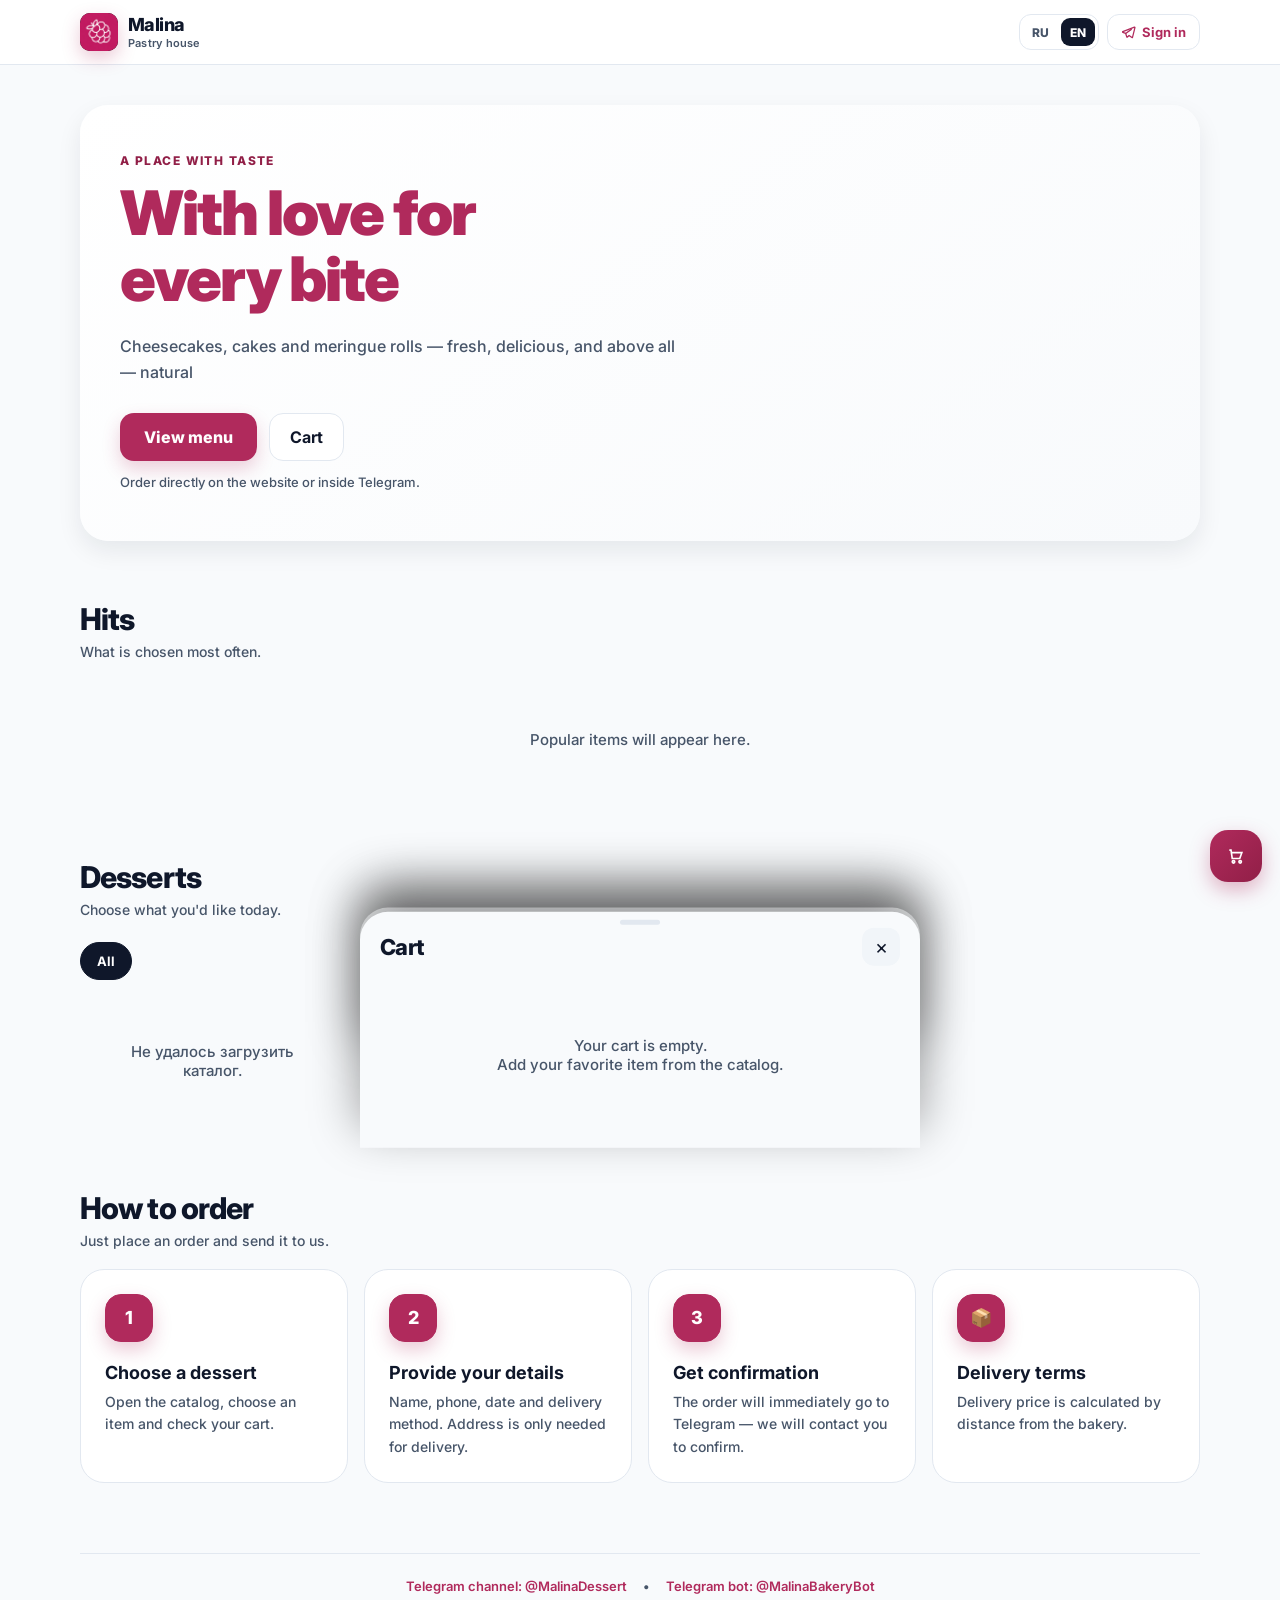
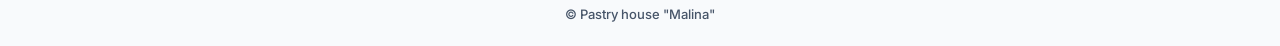
==== commit 68ca9701: "ф# Please enter the commit message for your changes. Lines starting" ====
--- a/index.html
+++ b/index.html
@@ -240,16 +240,15 @@
 
 .hero-grid{
   display:grid;
-  grid-template-columns:1.04fr .96fr;
+  grid-template-columns:minmax(0,1fr);
   gap:32px;
   align-items:stretch
 }
 
-.hero-copy,
-.hero-photo{
+.hero-copy{
   border-radius:28px;
   overflow:hidden;
-  min-height:420px
+  min-height:0
 }
 
 .hero-copy{
@@ -348,42 +347,6 @@
   margin-top:8px;
   font-weight: 500;
   line-height: 1.5;
-}
-
-.hero-photo{
-  position:relative;
-  background:#1e293b
-}
-
-.hero-photo img{
-  width:100%;
-  height:100%;
-  object-fit:cover;
-  display:block;
-}
-
-.photo-overlay{
-  position:absolute;
-  inset:auto 14px 14px 14px;
-  padding:16px 20px;
-  border-radius:20px;
-  background:rgba(15, 23, 42, 0.7);
-  backdrop-filter:blur(12px);
-  color:white
-}
-
-.photo-overlay strong{
-  display:block;
-  font-size:15px;
-  font-weight: 700;
-}
-
-.photo-overlay span{
-  font-size:13px;
-  opacity:.8;
-  font-weight: 500;
-  margin-top: 2px;
-  display: block;
 }
 
 .section{
@@ -454,6 +417,9 @@
 
 .hit-card {
   display: flex;
+  align-items: flex-start;
+  gap: 16px;
+  padding: 14px;
   background: var(--hit-bg);
   border: 1px solid color-mix(in srgb, var(--accent) 22%, var(--tg-line));
   border-radius: 20px;
@@ -468,9 +434,12 @@
 }
 
 .hit-img {
-  width: 150px;
+  width: 168px;
+  aspect-ratio: 1 / 1;
   flex-shrink: 0;
-  background: var(--tg-line);
+  border-radius: 14px;
+  overflow: hidden;
+  background: var(--tg-soft);
   position: relative;
 }
 
@@ -478,10 +447,13 @@
   width: 100%;
   height: 100%;
   object-fit: cover;
+  display: block;
 }
 
 .hit-body {
-  padding: 18px;
+  padding: 2px 2px 2px 0;
+  min-width: 0;
+  align-self: stretch;
   display: flex;
   flex-direction: column;
   justify-content: space-between;
@@ -1988,9 +1960,6 @@
     min-height:auto;
     padding:32px 24px;
   }
-  .hero-photo{
-    min-height:300px
-  }
   .products{
     grid-template-columns:repeat(2,1fr)
   }
@@ -2053,9 +2022,6 @@
   .hero-copy{
     padding:24px 20px
   }
-  .hero-photo{
-    min-height:280px
-  }
   .hero h1{
     font-size:34px;
     margin-bottom:14px;
@@ -2106,8 +2072,6 @@
   .primary{padding:12px 18px;font-size:15px;border-radius:14px;min-height:50px}
   .secondary{padding:11px 20px;font-size:15px;border-radius:14px;min-height:50px}
   .hero-note{display:none}
-  .hero-photo{min-height:180px;border-radius:22px}
-  .photo-overlay{display:none}
 
   /* Секции */
   .section{padding:20px 0}
@@ -2117,10 +2081,10 @@
 
   /* Хиты */
   .hits-grid{grid-template-columns:1fr;gap:12px}
-  .hit-card{border-radius:18px}
+  .hit-card{border-radius:18px;padding:10px;gap:12px}
   .hit-card:hover{transform:none}
-  .hit-img{width:112px}
-  .hit-body{padding:14px}
+  .hit-img{width:116px;border-radius:12px}
+  .hit-body{padding:2px 2px 2px 0}
   .hit-body h3{font-size:15px;margin-bottom:4px}
   .hit-tag,.tag{top:8px;left:8px;padding:4px 8px;border-radius:8px;font-size:10px}
 
@@ -2249,14 +2213,6 @@
         <div class="hero-note" data-i18n="heroNote">
           Заказ можно оформить на сайте или прямо внутри Telegram.
         </div>
-      </div>
-    </div>
-
-    <div class="hero-photo">
-      <img src="assets/hero-cheesecake-1.png" data-i18n-alt="heroImageAlt" alt="Чизкейк с черникой">
-      <div class="photo-overlay">
-        <strong data-i18n="freshness">Свежесть в день заказа</strong>
-        <span data-i18n="freshnessSub">Натуральные вкусы · аккуратная упаковка</span>
       </div>
     </div>
   </div>
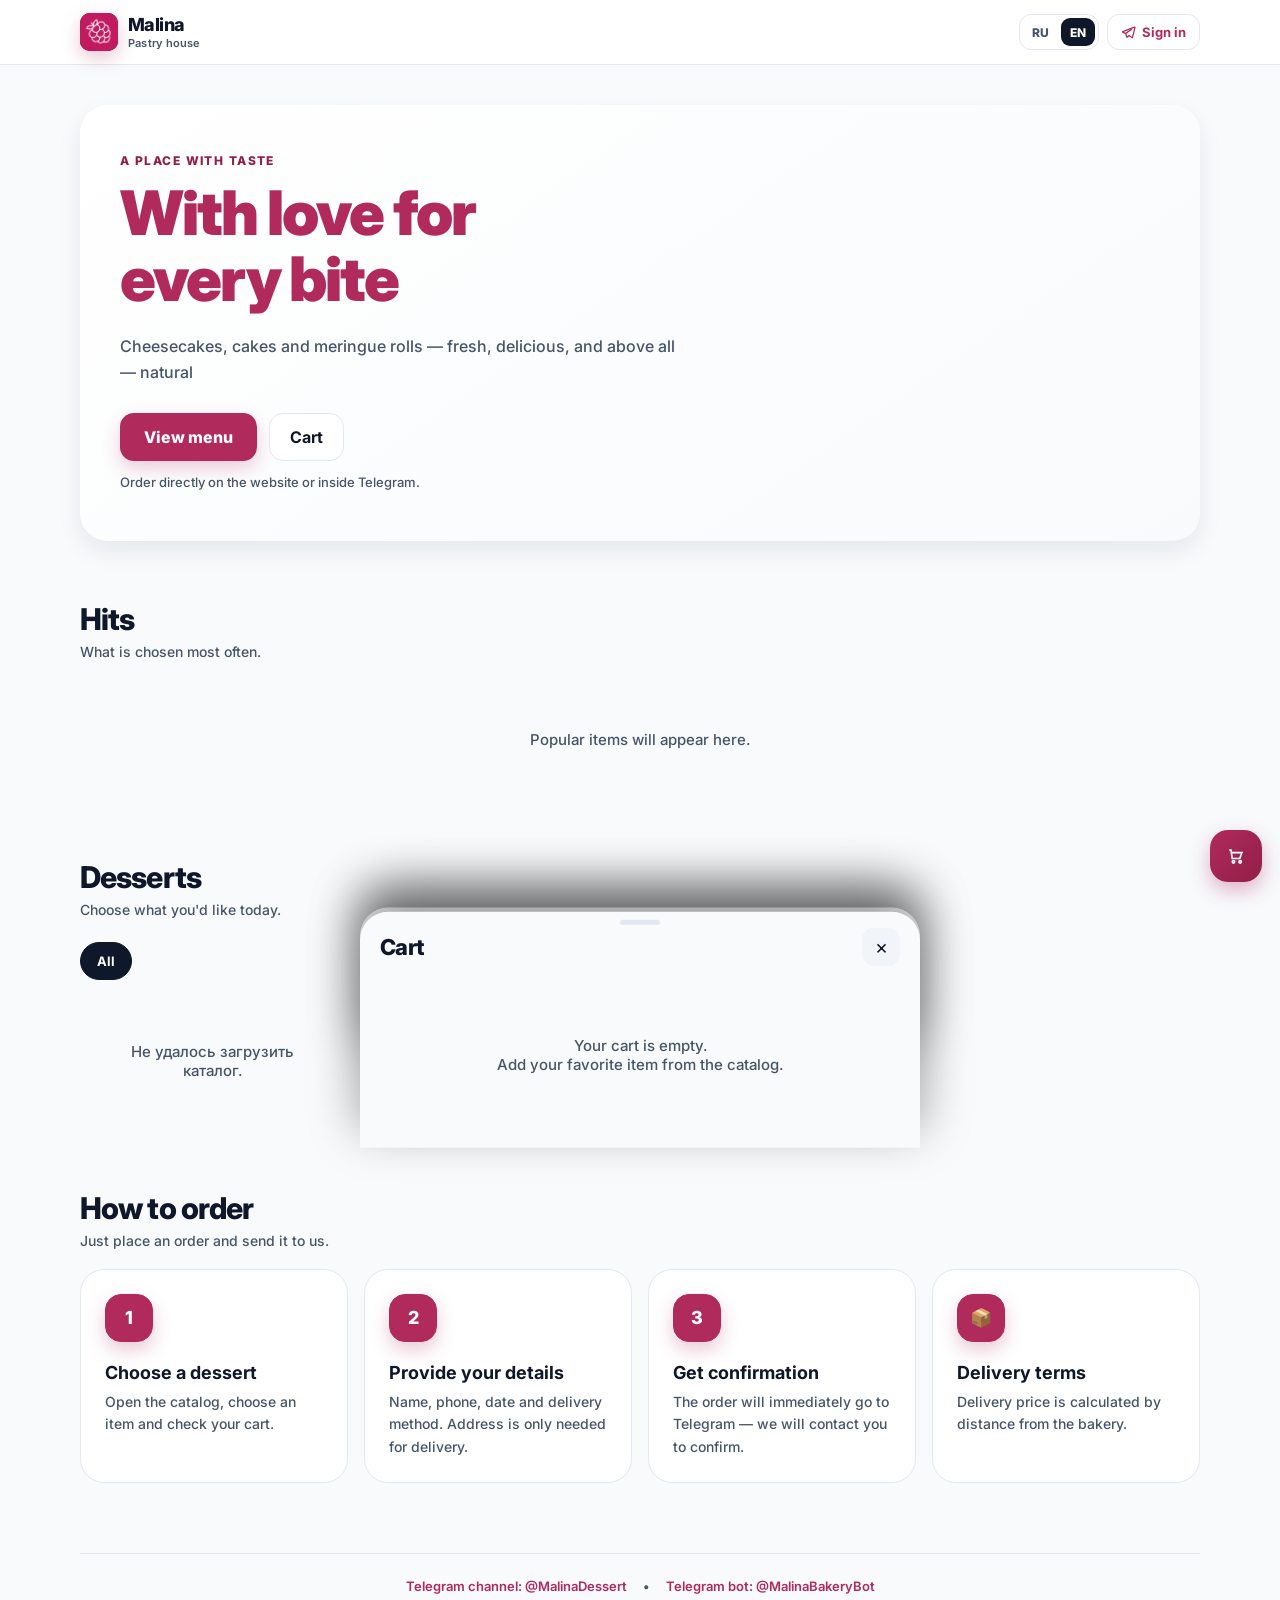
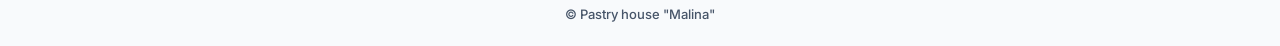
==== commit 2910b535: "ывфыв" ====
--- a/index.html
+++ b/index.html
@@ -399,13 +399,10 @@
   z-index:10;
 }
 .pm-price{min-width:0;}
-.pm-note{
-  min-height:16px;
-  font-size:12px;
-  font-weight:600;
-  line-height:16px;
-  color:var(--tg-muted);
-  white-space:nowrap;
+.pm-main{
+  display:flex;
+  align-items:center;
+  gap:8px;
 }
 .pm-total{
   font-size:22px;
@@ -414,6 +411,30 @@
   color:var(--tg-text);
   white-space:nowrap;
 }
+.pm-note{
+  min-height:16px;
+  margin-top:2px;
+  font-size:12px;
+  font-weight:600;
+  line-height:16px;
+  color:var(--tg-muted);
+  white-space:nowrap;
+}
+.pm-note s{opacity:.7;}
+.pm-promo{
+  display:flex;
+  align-items:center;
+  justify-content:space-between;
+  gap:10px;
+  margin-top:14px;
+  padding:11px 14px;
+  border-radius:12px;
+  background:color-mix(in srgb, var(--success) 10%, transparent);
+  color:var(--success);
+  font-size:13px;
+  font-weight:700;
+}
+.pm-promo b{font-weight:800;white-space:nowrap;}
 
 .hit-card {
   display: flex;
@@ -434,7 +455,7 @@
 }
 
 .hit-img {
-  width: 168px;
+  width: 200px;
   aspect-ratio: 1 / 1;
   flex-shrink: 0;
   border-radius: 14px;
@@ -621,14 +642,19 @@
   white-space:nowrap;
 }
 .foot-price{
+  display:grid;
+  grid-template-rows:auto 16px;
+  row-gap:2px;
+  min-width:0;
+}
+.price-main{
   display:flex;
-  align-items:baseline;
-  gap:6px;
-  min-height:26px;
+  align-items:center;
+  gap:8px;
   min-width:0;
 }
+.price-main .price{line-height:1.2;}
 .price-badge{
-  align-self:center;
   padding:2px 6px;
   border-radius:6px;
   background:color-mix(in srgb, var(--success) 12%, transparent);
@@ -638,9 +664,10 @@
   white-space:nowrap;
 }
 .price-note{
-  margin-left:auto;
   min-width:0;
+  min-height:16px;
   font-size:12px;
+  line-height:16px;
   font-weight:600;
   color:var(--tg-muted);
   white-space:nowrap;
@@ -2083,7 +2110,7 @@
   .hits-grid{grid-template-columns:1fr;gap:12px}
   .hit-card{border-radius:18px;padding:10px;gap:12px}
   .hit-card:hover{transform:none}
-  .hit-img{width:116px;border-radius:12px}
+  .hit-img{width:136px;border-radius:12px}
   .hit-body{padding:2px 2px 2px 0}
   .hit-body h3{font-size:15px;margin-bottom:4px}
   .hit-tag,.tag{top:8px;left:8px;padding:4px 8px;border-radius:8px;font-size:10px}
@@ -2355,6 +2382,7 @@
     <img id="pmImage" src="" alt="">
     <div id="pmDesc" style="color:var(--tg-muted); font-size:15px; margin-bottom:12px; line-height:1.5;"></div>
     <div id="pmWeight"></div>
+    <div id="pmPromo"></div>
   </div>
   <div class="pm-foot">
     <div class="pm-price" id="pmPrice"></div>
@@ -3083,15 +3111,23 @@
   return false;
 }
 
+/* Скидка на 1 штуку — всегда целое число рублей.
+   Цена за штуку, сумма в корзине и итог считаются от неё, поэтому везде сходятся до рубля. */
+function unitDiscountForPromo(promo, unitPrice){
+  let d = promo.discount_type === "percent"
+    ? unitPrice * Number(promo.discount_value || 0) / 100
+    : Number(promo.discount_value || 0);
+  if(promo.max_discount != null) d = Math.min(d, Number(promo.max_discount));
+  return Math.round(Math.min(unitPrice, Math.max(0, d)));
+}
+
 function productPromoPrice(product){
   const original = priceNum(product.price);
   const promos = activePromotions.filter(p => promotionAppliesToProduct(p, product));
   if(!promos.length) return {original, price:original, promo:null, discount:0};
   let best = {original, price:original, promo:null, discount:0};
   for(const promo of promos){
-    let discount = promo.discount_type === "percent" ? original * Number(promo.discount_value || 0) / 100 : Number(promo.discount_value || 0);
-    if(promo.max_discount != null) discount = Math.min(discount, Number(promo.max_discount));
-    discount = Math.min(original, Math.max(0, discount));
+    const discount = unitDiscountForPromo(promo, original);
     if(discount > best.discount) best = {original, price:Math.max(0, original-discount), promo, discount};
   }
   return best;
@@ -3661,14 +3697,16 @@
     if(p.promotion_type === "order_discount"){
       let saving = p.discount_type === "percent" ? subtotal * Number(p.discount_value||0)/100 : Number(p.discount_value||0);
       if(p.max_discount != null) saving = Math.min(saving, Number(p.max_discount));
-      bestProductSaving = Math.max(bestProductSaving, Math.min(subtotal, Math.max(0, saving)));
+      bestProductSaving = Math.max(bestProductSaving, Math.min(subtotal, Math.max(0, Math.round(saving))));
     } else if(p.promotion_type === "product_discount" || p.promotion_type === "category_discount"){
       let saving = 0;
       for(const item of cart){
         const product = allProducts.find(x => x.name === item.name);
         if(!promotionAppliesToProduct(p, product)) continue;
-        const line = item.priceNum * item.qty;
-        saving += p.discount_type === "percent" ? line * Number(p.discount_value||0)/100 : Math.min(line, Number(p.discount_value||0) * item.qty);
+        // скидка считается от округлённой скидки на штуку — как в карточке товара
+        let unit = p.discount_type === "percent" ? item.priceNum * Number(p.discount_value||0)/100 : Number(p.discount_value||0);
+        unit = Math.round(Math.min(item.priceNum, Math.max(0, unit)));
+        saving += unit * item.qty;
       }
       if(p.max_discount != null) saving = Math.min(saving, Number(p.max_discount));
       bestProductSaving = Math.max(bestProductSaving, Math.min(subtotal, Math.max(0, saving)));
@@ -3683,7 +3721,7 @@
         if(item.qty < buy) continue;
         const rewardQty = p.promotion_type === "bogo" ? Math.floor(item.qty/(buy+reward))*reward : Math.floor(item.qty/buy);
         const pct = p.promotion_type === "bogo" ? 100 : Number(p.reward_discount_percent ?? 50);
-        saving = Math.max(saving, item.priceNum * rewardQty * pct / 100);
+        saving = Math.max(saving, Math.round(item.priceNum * rewardQty * pct / 100));
       }
       if(p.max_discount != null) saving = Math.min(saving, Number(p.max_discount));
       bestProductSaving = Math.max(bestProductSaving, Math.min(subtotal, Math.max(0, saving)));
@@ -3691,14 +3729,14 @@
       bestDeliverySaving = Math.max(bestDeliverySaving, baseDelivery);
     } else if(method === "Доставка" && p.promotion_type === "delivery_discount"){
       let saving = p.discount_type === "percent" ? baseDelivery * Number(p.discount_value||0)/100 : Number(p.discount_value||0);
-      saving = Math.min(baseDelivery, Math.max(0, saving));
+      saving = Math.round(Math.min(baseDelivery, Math.max(0, saving)));
       if(p.max_discount != null) saving = Math.min(saving, Number(p.max_discount));
       bestDeliverySaving = Math.max(bestDeliverySaving, saving);
     }
   }
 
   deliveryFee = Math.max(0, baseDelivery - bestDeliverySaving);
-  return {subtotal, discount:Math.round(bestProductSaving*100)/100, deliveryFee:Math.round(deliveryFee*100)/100, promo:null, deliveryFree:deliveryFee===0 && baseDelivery>0, deliverySaving:Math.round(bestDeliverySaving*100)/100, baseDelivery};
+  return {subtotal, discount:Math.round(bestProductSaving), deliveryFee:Math.round(deliveryFee), promo:null, deliveryFree:deliveryFee===0 && baseDelivery>0, deliverySaving:Math.round(bestDeliverySaving), baseDelivery};
 }
 
 
@@ -3866,7 +3904,7 @@
 }
 
 function money(n){
-  const num = Number(n || 0);
+  const num = Math.round(Number(n || 0));
   return num.toString().replace(/\B(?=(\d{3})+(?!\d))/g, " ") + " ₽";
 }
 
@@ -3974,19 +4012,27 @@
     ? `<span class="price-badge">−${Math.round((promo.discount / originalPr) * 100)}%</span>`
     : "";
 
-  // Строка цены всегда одна: цена слева, пояснение справа
+  // Блок цены всегда из двух строк: сверху цена и бейдж скидки, снизу пояснение
   let main, note = "";
   if (qty > 0) {
     main = money(pr * qty);
     note = `${money(pr)} × ${qty}`;
+    if (promo.discount > 0) note += ` · <s>${money(originalPr * qty)}</s>`;
   } else {
     main = promo.discount > 0 ? money(pr) : escapeHtml(p.price);
-    if (promo.discount > 0) note = `<s>${money(originalPr)}</s>`;
-    else if (quantum > 1) note = t("perPiece");
+    if (promo.discount > 0) {
+      note = `<s>${money(originalPr)}</s>`;
+      if (quantum > 1) note += ` · ${t("perPiece")}`;
+    } else if (quantum > 1) {
+      note = t("perPiece");
+    }
   }
 
   return `
-    <div class="foot-price"><span class="price">${main}</span>${badge}${note ? `<span class="price-note">${note}</span>` : ""}</div>
+    <div class="foot-price">
+      <div class="price-main"><span class="price">${main}</span>${badge}</div>
+      <div class="price-note">${note || "&nbsp;"}</div>
+    </div>
     <div class="foot-action">${getQtyControlsHtml(p.name, out, true)}</div>
   `;
 }
@@ -4141,12 +4187,37 @@
   if (!activeModalProduct) return;
   const out = isOutOfStock(activeModalProduct);
   const qty = cart.find(c => c.name === activeModalProduct.name)?.qty || 0;
-  const pr = priceNum(activeModalProduct.price);
-  
-  const pmPriceEl = document.getElementById("pmPrice");
+  const promo = productPromoPrice(activeModalProduct);
+  const pr = promo.price;
+  const originalPr = promo.original;
   const quantum = getProductQuantityQuantum(activeModalProduct.name);
-  const note = qty > 0 ? `${money(pr)} × ${qty}` : (quantum > 1 ? t("perPiece") : "");
-  pmPriceEl.innerHTML = `<div class="pm-note">${note || "&nbsp;"}</div><div class="pm-total">${qty > 0 ? money(pr * qty) : escapeHtml(activeModalProduct.price)}</div>`;
+  const pct = promo.discount > 0 ? Math.round((promo.discount / originalPr) * 100) : 0;
+
+  let main, note = "";
+  if (qty > 0) {
+    main = money(pr * qty);
+    note = `${money(pr)} × ${qty}`;
+    if (promo.discount > 0) note += ` · <s>${money(originalPr * qty)}</s>`;
+  } else {
+    main = promo.discount > 0 ? money(pr) : escapeHtml(activeModalProduct.price);
+    if (promo.discount > 0) {
+      note = `<s>${money(originalPr)}</s>`;
+      if (quantum > 1) note += ` · ${t("perPiece")}`;
+    } else if (quantum > 1) {
+      note = t("perPiece");
+    }
+  }
+
+  document.getElementById("pmPrice").innerHTML =
+    `<div class="pm-main"><span class="pm-total">${main}</span>${pct ? `<span class="price-badge">−${pct}%</span>` : ""}</div>` +
+    `<div class="pm-note">${note || "&nbsp;"}</div>`;
+
+  const promoEl = document.getElementById("pmPromo");
+  if (promoEl) {
+    promoEl.innerHTML = pct
+      ? `<div class="pm-promo"><span>${t("automaticDiscountText")} −${pct}%</span><b>−${money(promo.discount)} / ${t("pcsShort")}</b></div>`
+      : "";
+  }
 
   document.getElementById("pmControls").innerHTML = getQtyControlsHtml(activeModalProduct.name, out, true);
 }
@@ -4343,7 +4414,7 @@
         ? Math.floor(item.qty / (buy + reward)) * reward
         : Math.floor(item.qty / buy);
       const pct = p.promotion_type === "bogo" ? 100 : Number(p.reward_discount_percent ?? 50);
-      const candidate = Math.min(lineOriginal, originalUnit * rewardQty * pct / 100);
+      const candidate = Math.min(lineOriginal, Math.round(originalUnit * rewardQty * pct / 100));
       if(candidate > discountTotal){
         discountTotal = candidate;
         discountedUnit = Math.max(0, originalUnit - candidate / Math.max(1, item.qty));
@@ -4359,7 +4430,7 @@
   const subtotal = cart.reduce((sum, i) => sum + Number(i.priceNum || 0) * Number(i.qty || 0), 0);
   const autoQuote = automaticPromoQuote();
   if(!promo && autoQuote.promo?.promotion_type === "order_discount" && subtotal > 0 && autoQuote.discount > 0){
-    const allocated = Math.min(lineOriginal, autoQuote.discount * (lineOriginal / subtotal));
+    const allocated = Math.min(lineOriginal, Math.round(autoQuote.discount * (lineOriginal / subtotal)));
     if(allocated > 0){
       discountTotal = allocated;
       discountedUnit = Math.max(0, originalUnit - allocated / Math.max(1, item.qty));
@@ -4591,7 +4662,7 @@
   const result = Array.isArray(data) ? data[0] : data;
   return {
     valid: !!result?.valid,
-    discount: Number(result?.discount || 0),
+    discount: Math.round(Number(result?.discount || 0)),
     message: result?.message || (result?.valid ? "Промокод применен" : "Промокод недействителен")
   };
 }
